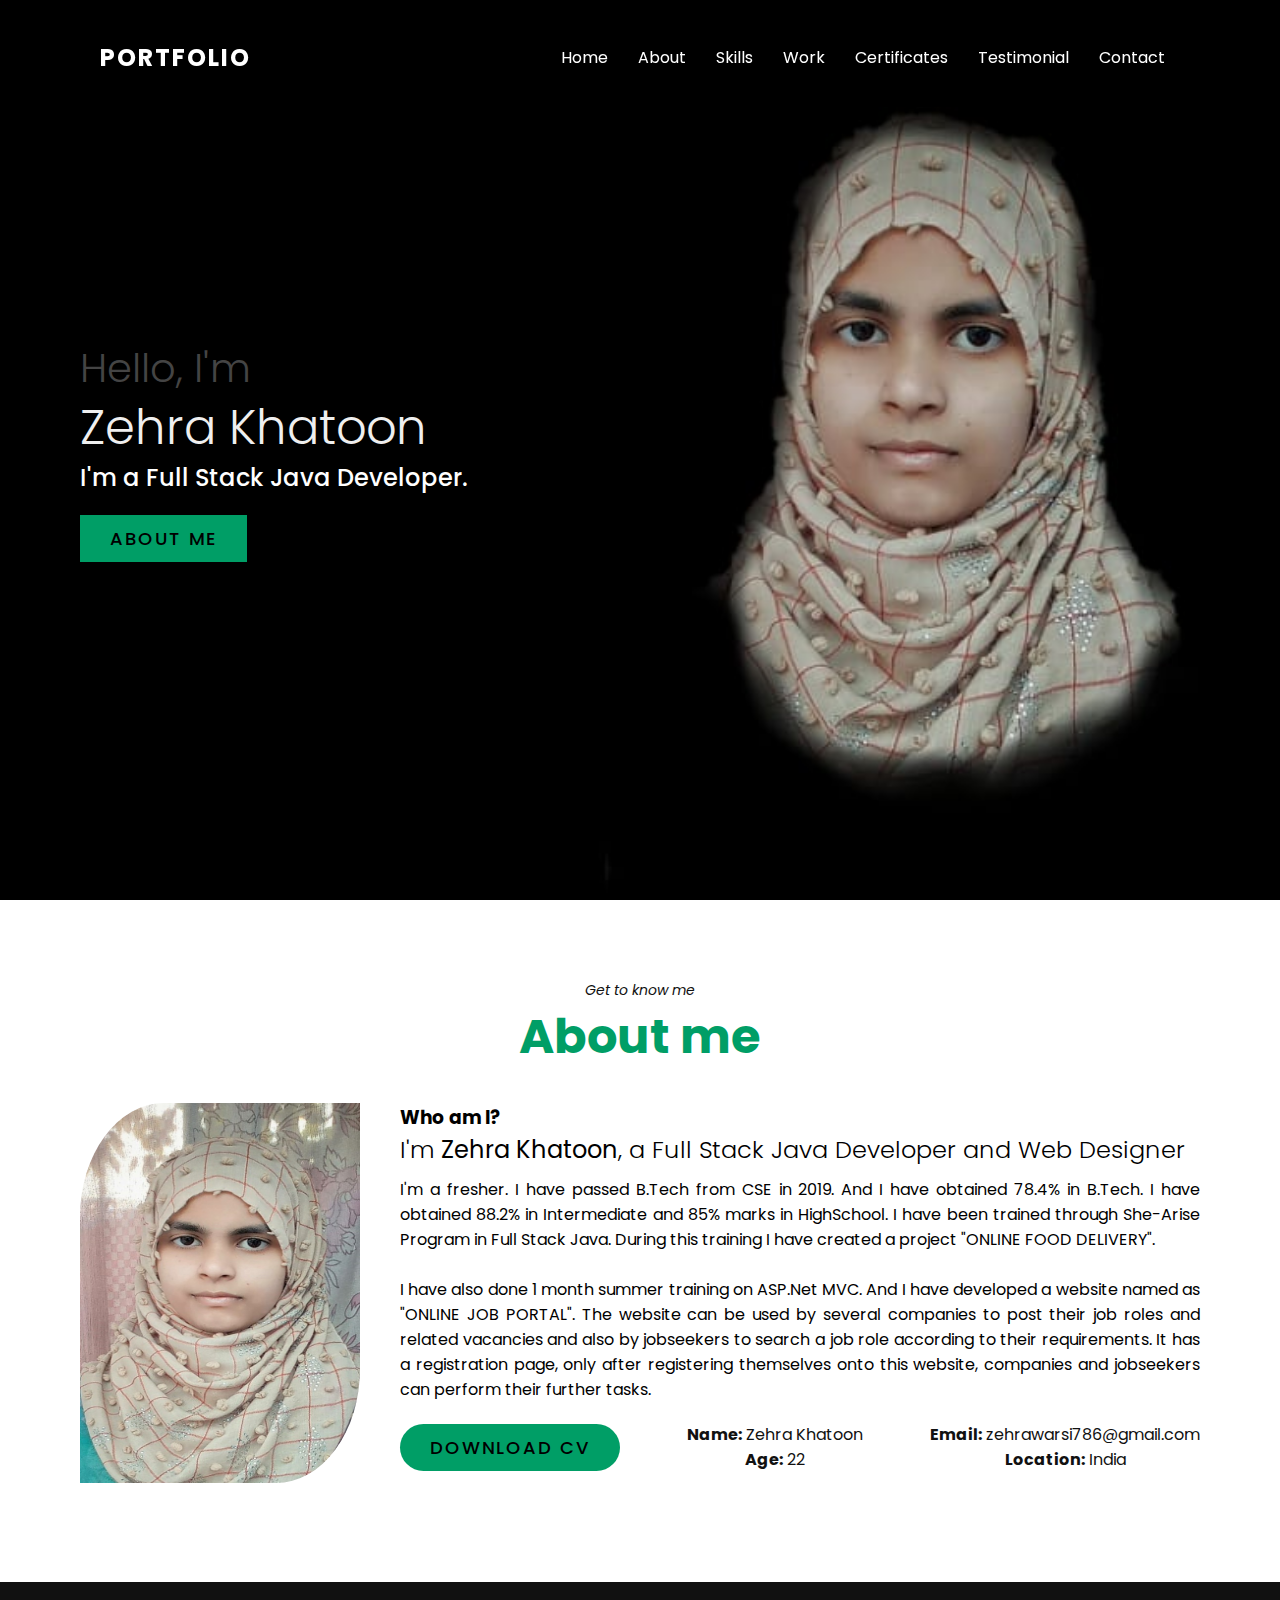
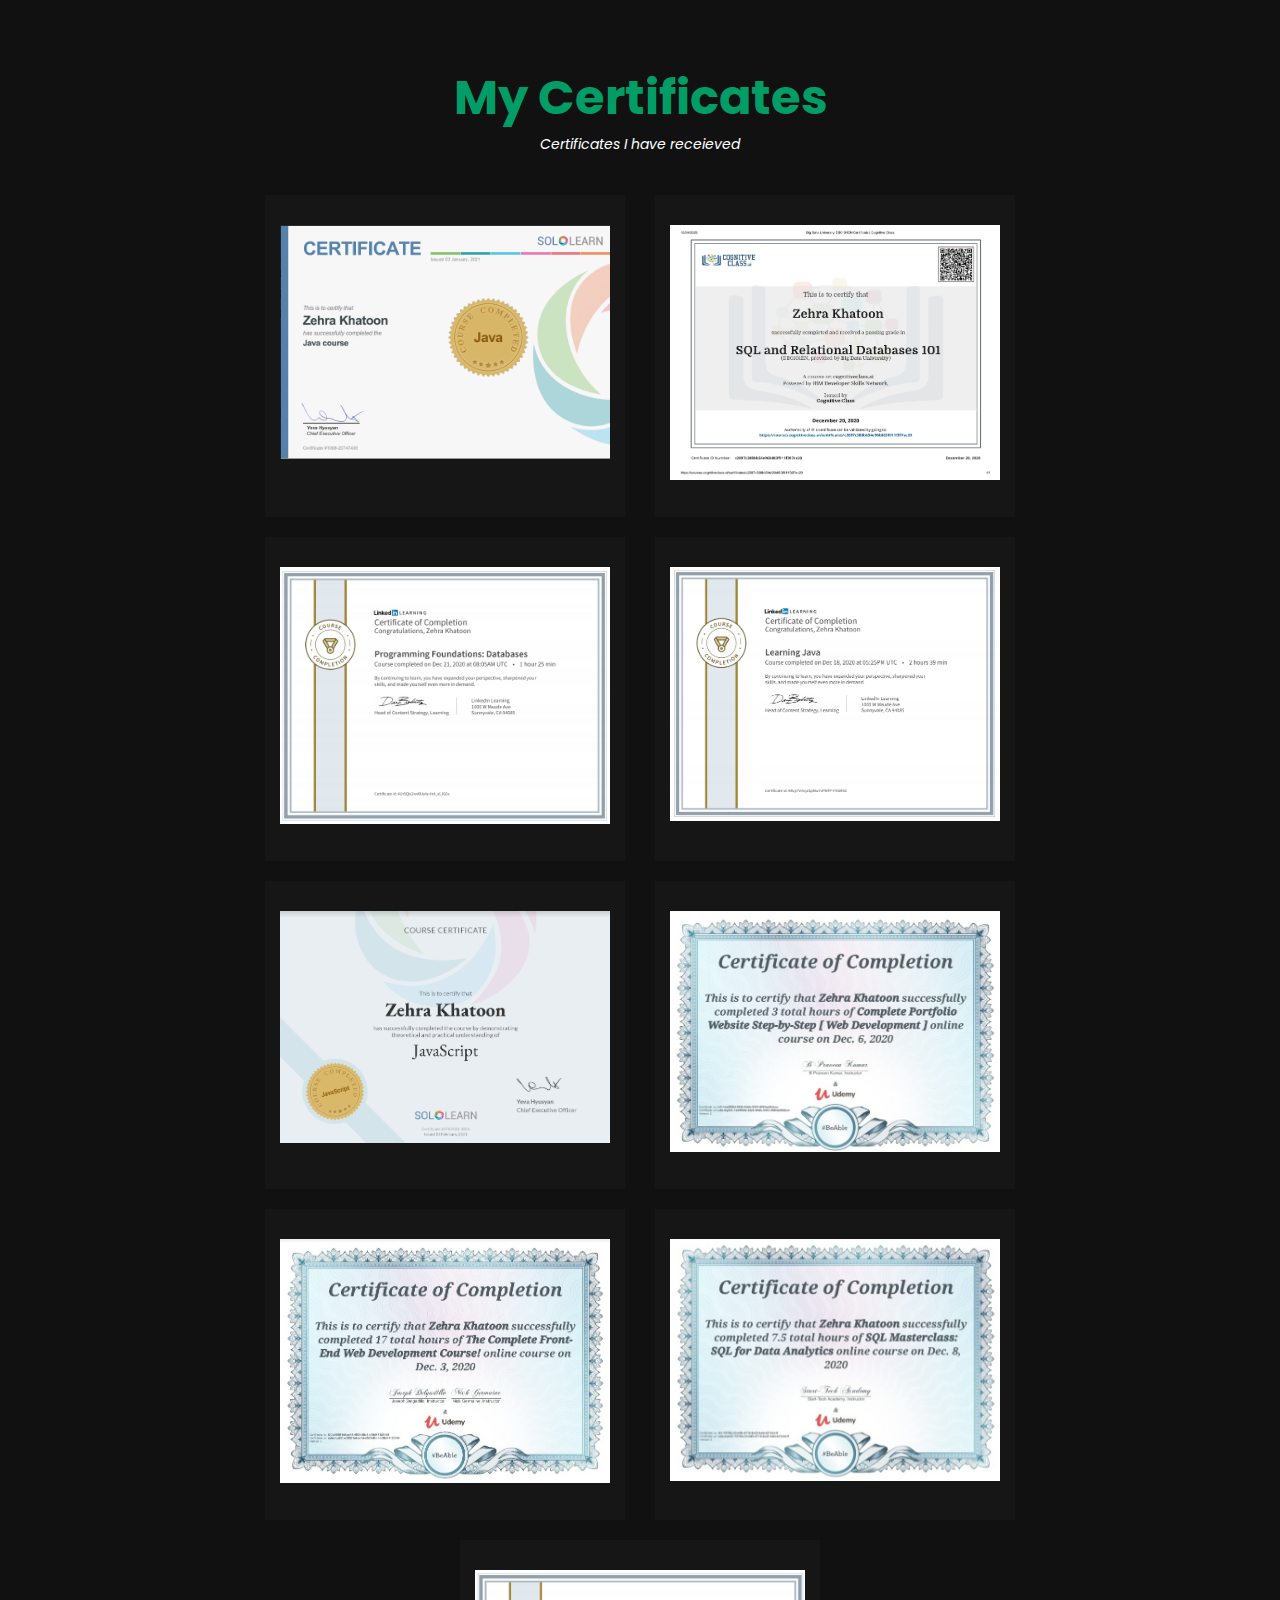
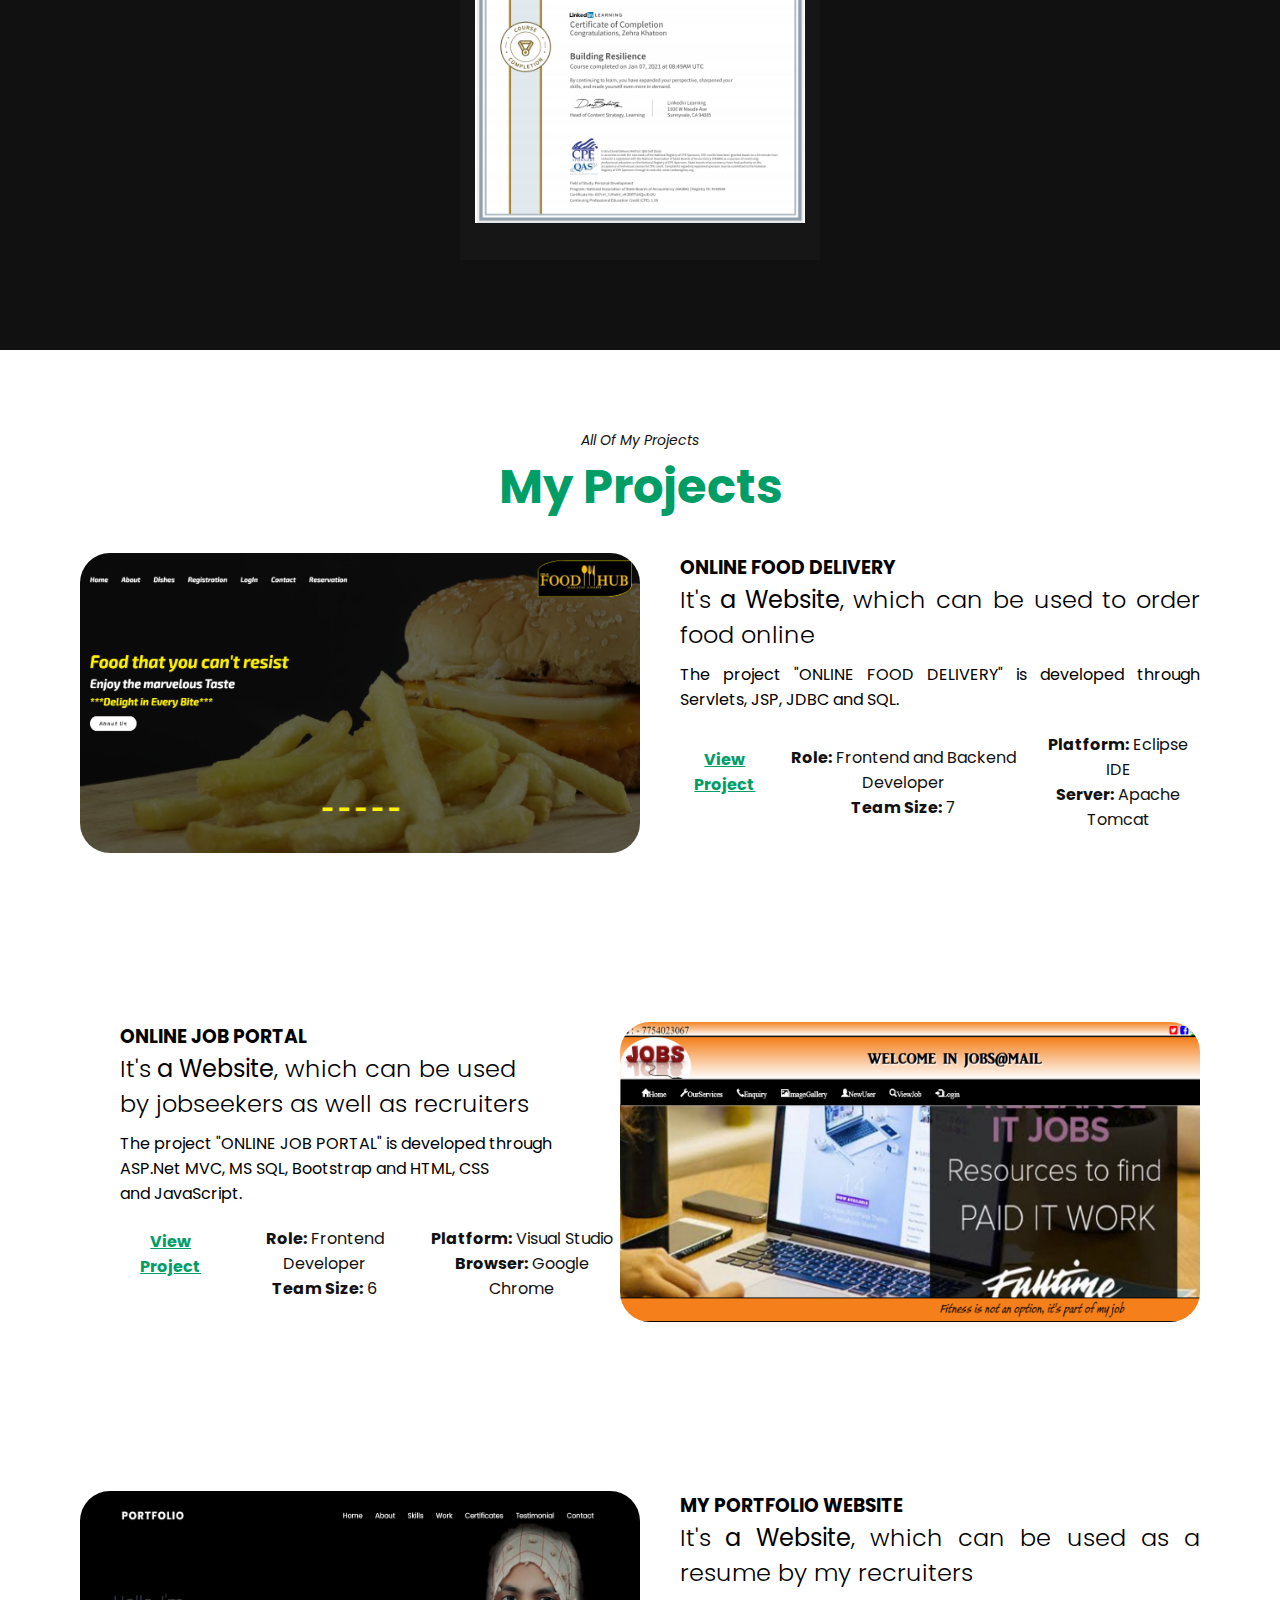
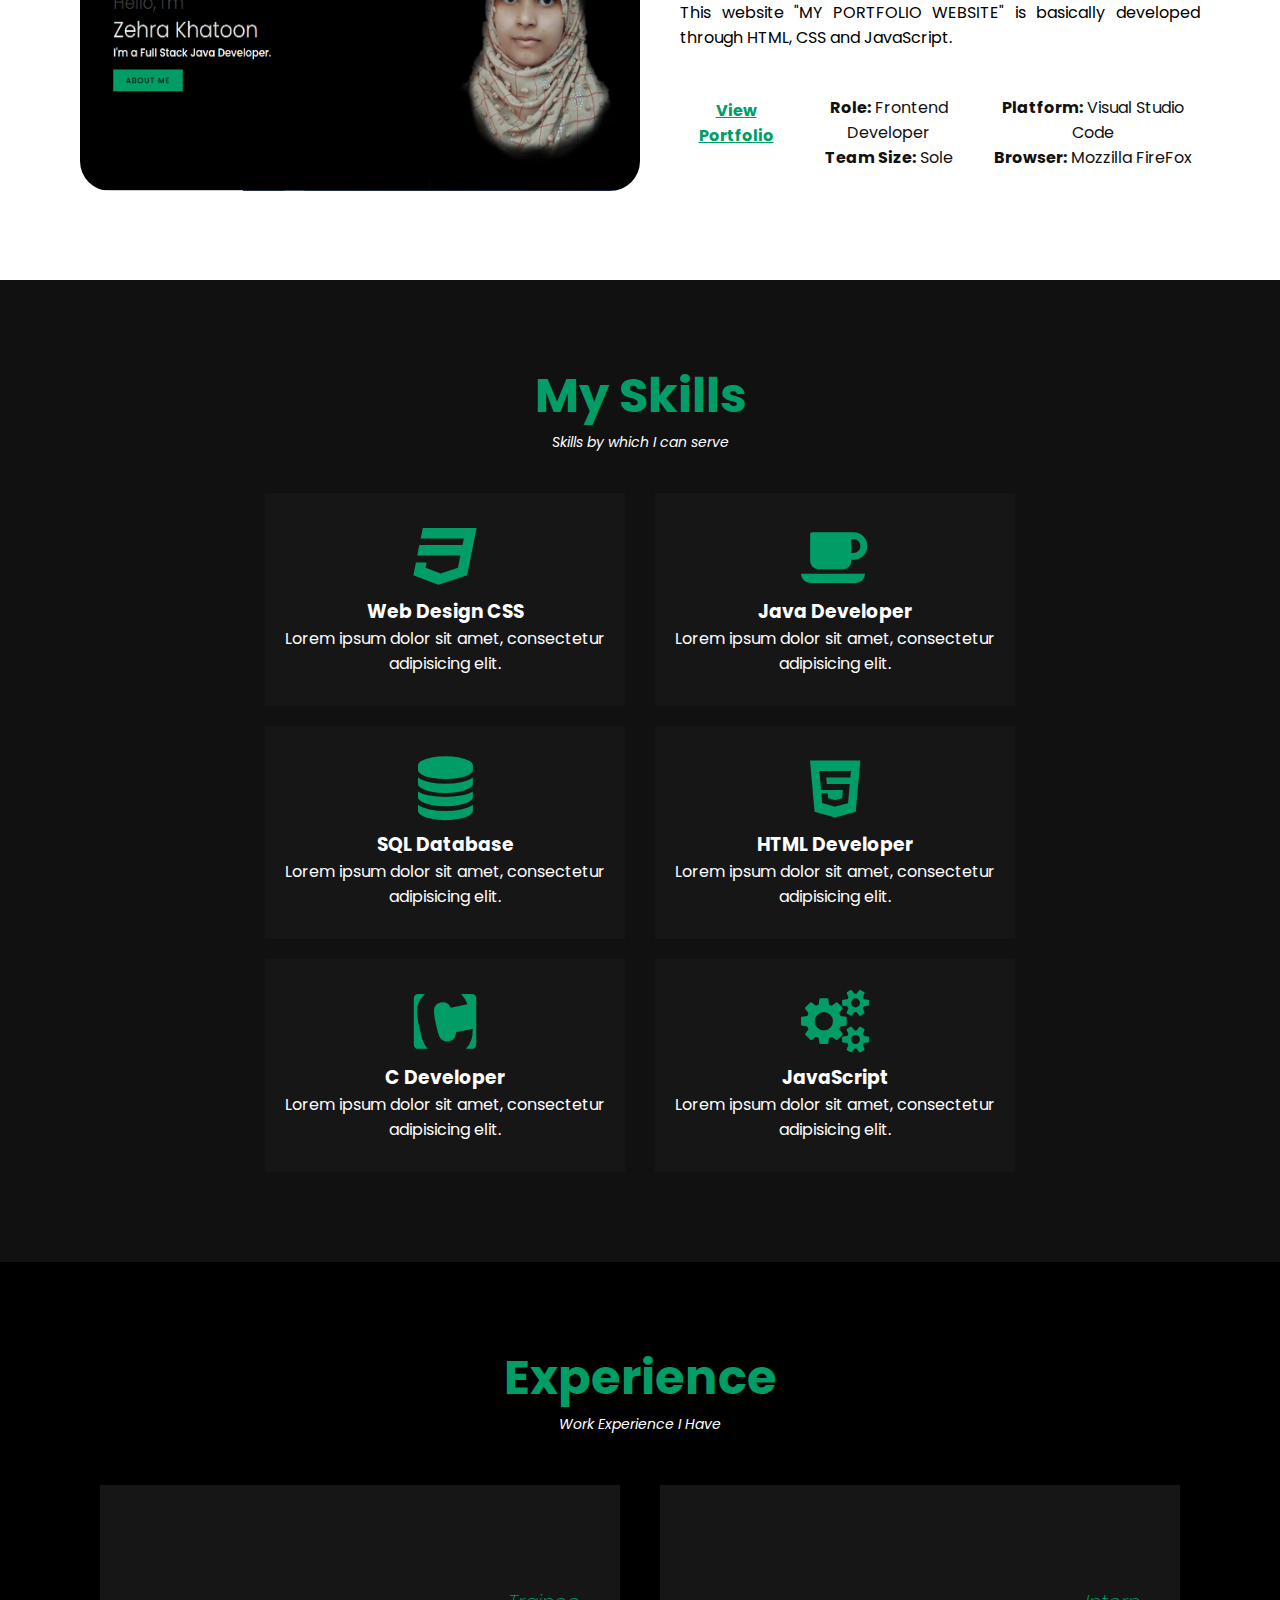
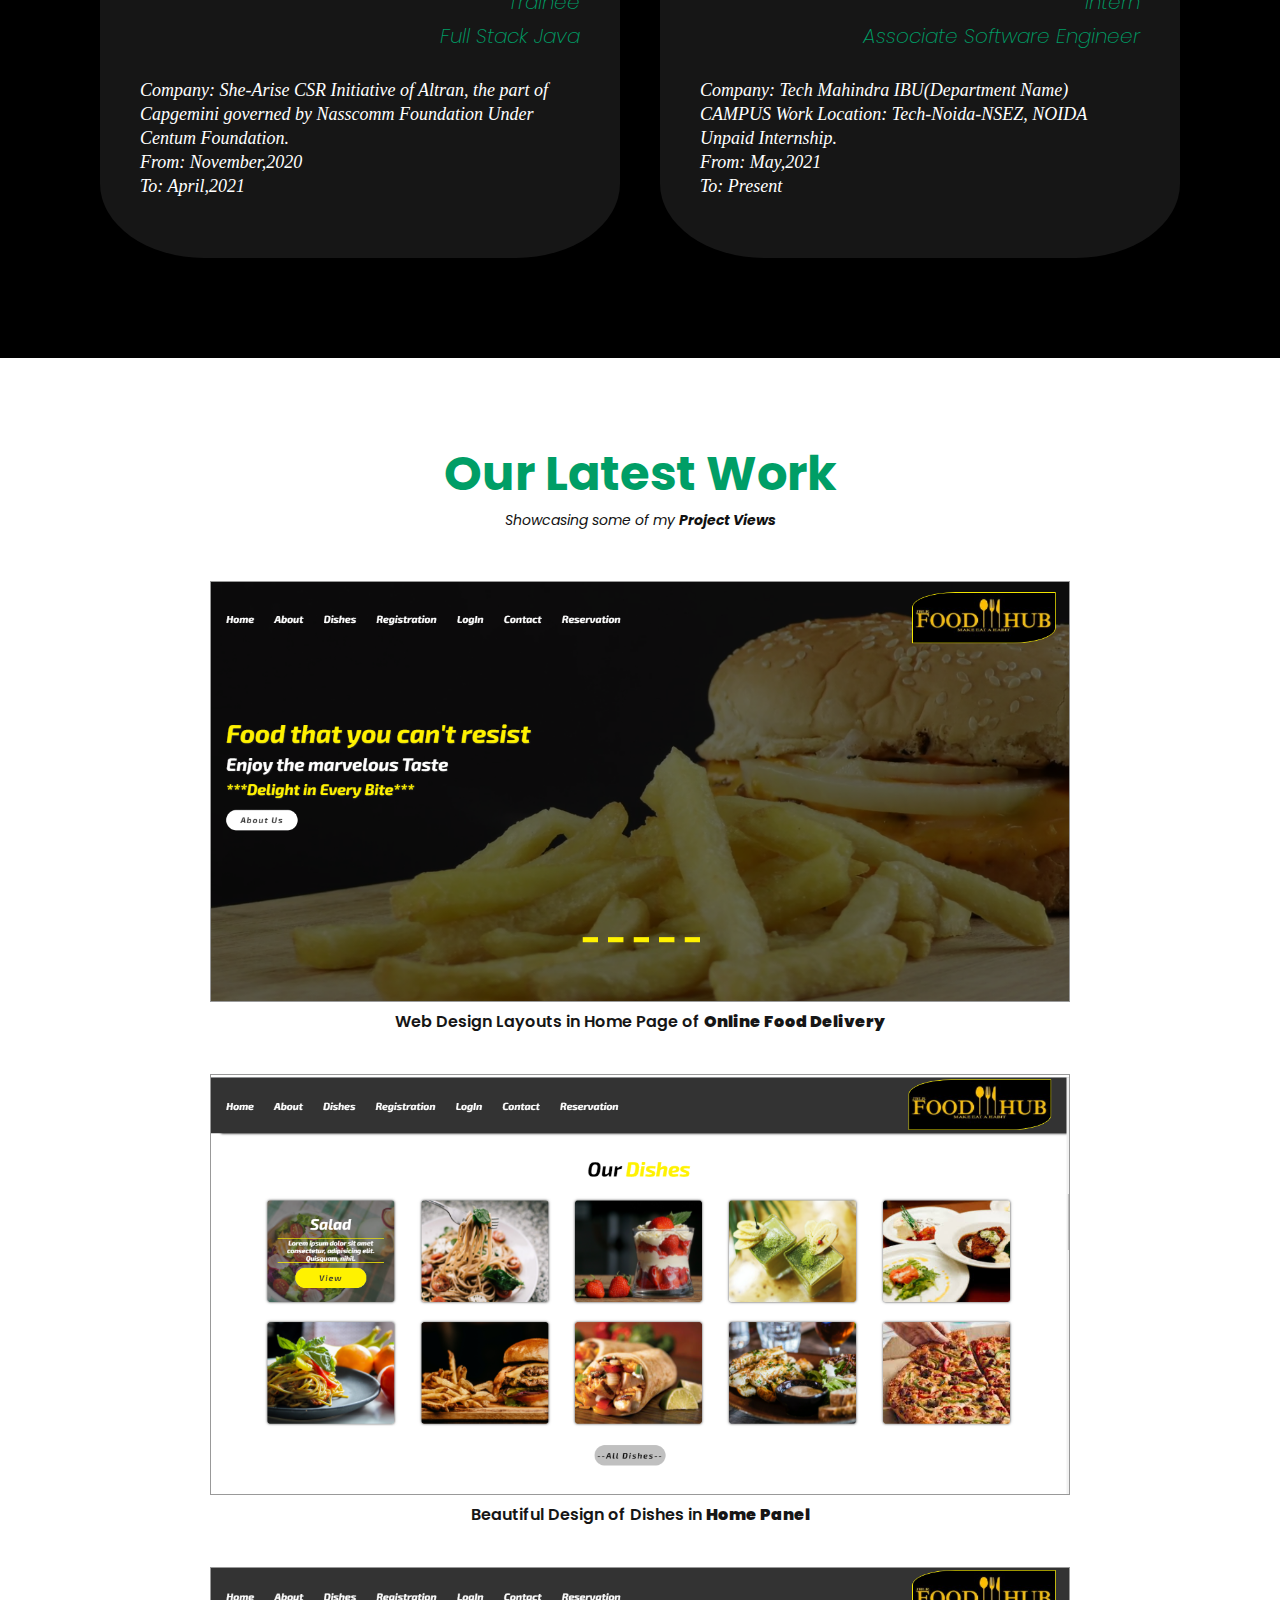
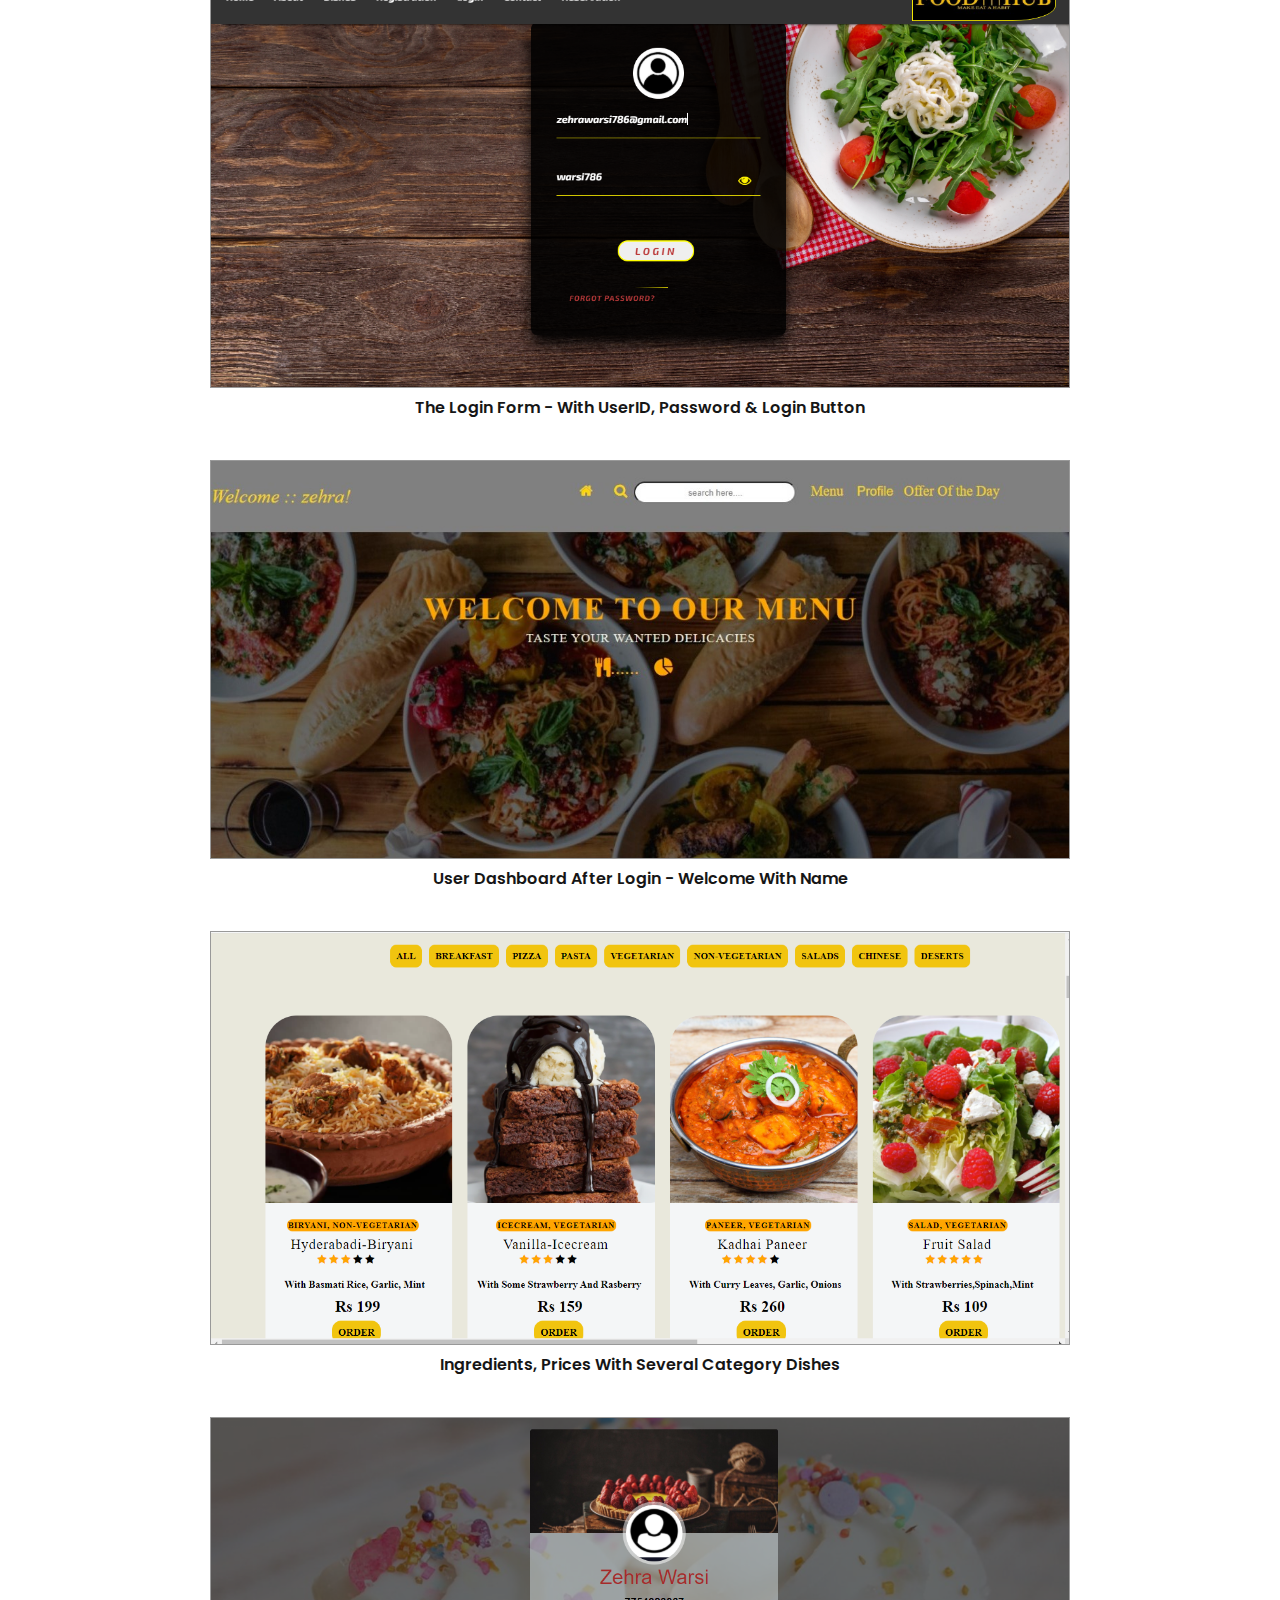
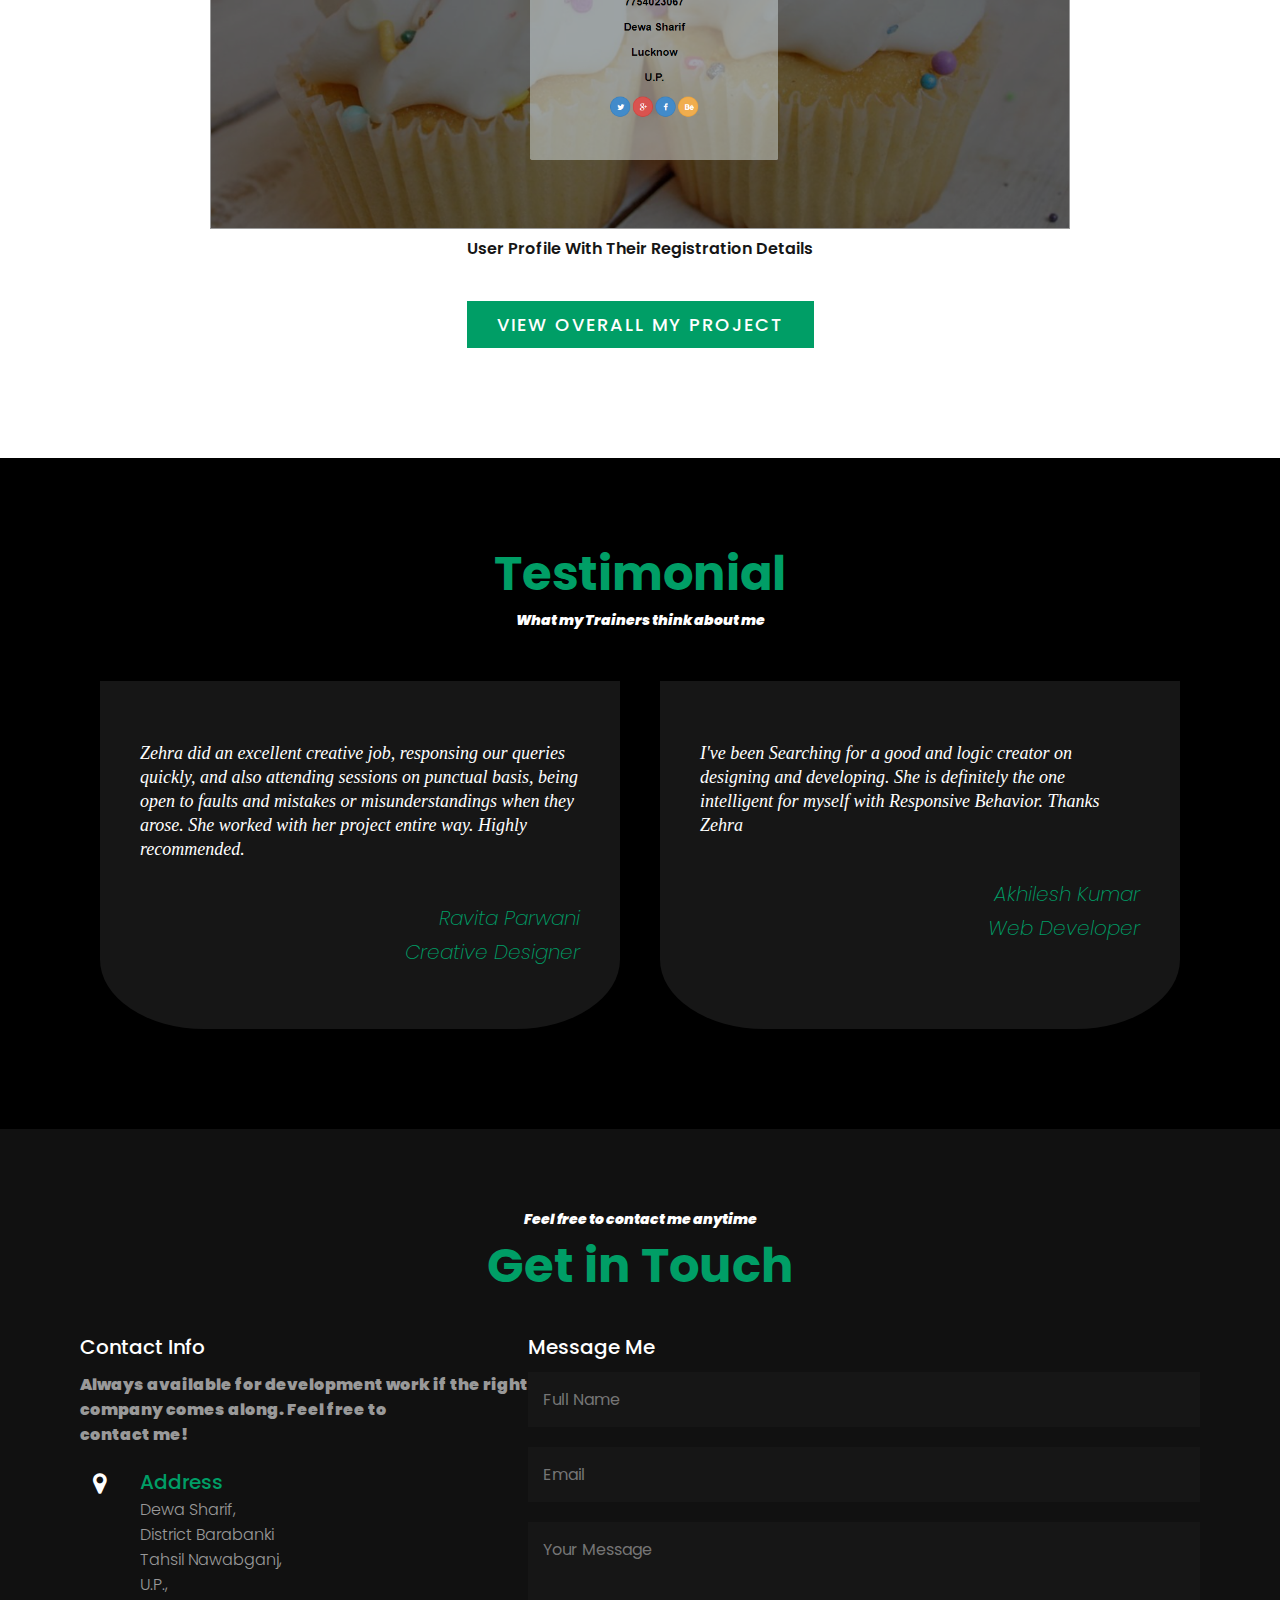
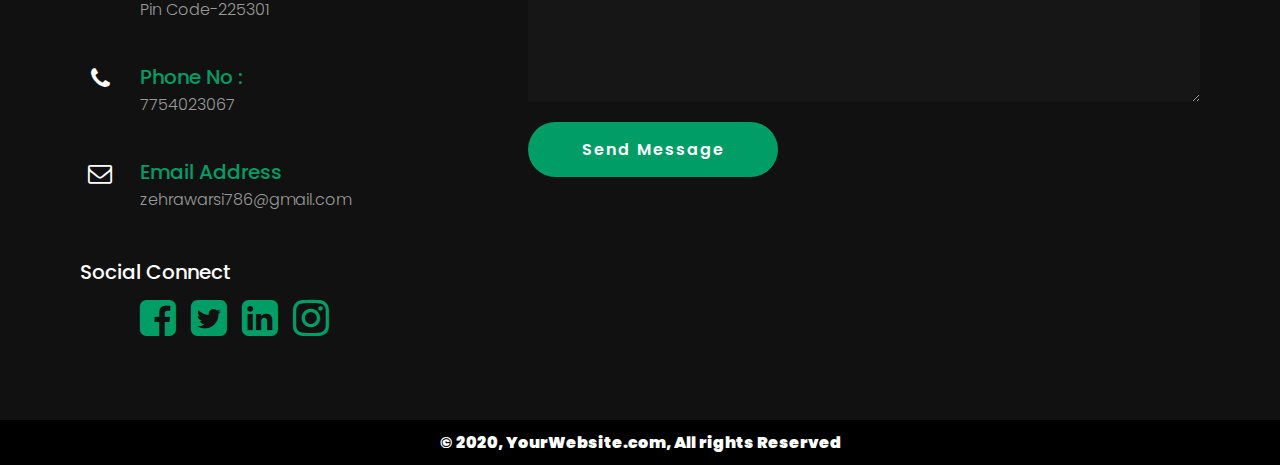
==== index.html @ 59a6c367 "Publishing My First Website" ====
<!DOCTYPE html>
<html lang="en">
<head>
    <meta charset="UTF-8">
    <meta name="viewport" content="width=device-width, initial-scale=1.0">
    <title>Responsive Portfolio</title>
    <link rel="stylesheet" href="style.css">
    
    <link rel="stylesheet" href="https://unpkg.com/aos@next/dist/aos.css" />
    <script src="ext.js" language="javascript"></script>
    <link rel="stylesheet" href="https://use.fontawesome.com/releases/v5.7.2/css/all.css"
        integrity="sha384-fnmOCqbTlWIlj8LyTjo7mOUStjsKC4pOpQbqyi7RrhN7udi9RwhKkMHpvLbHG9Sr" crossorigin="anonymous">
    
    <link rel='icon' href='favicon.ico' type='image/x-icon'/>
    <link href="//db.onlinewebfonts.com/c/bd317adf74e5e7e564eb61ce9926cc6d?family=Gotham" rel="stylesheet" type="text/css"/>
    <link href="//db.onlinewebfonts.com/c/9a2bc11be56851dde98c1b49302cc21a?family=Gotham+Medium" rel="stylesheet" type="text/css"/>
    <link href="//db.onlinewebfonts.com/c/0923ee644c97a87d70269aa80a6f1e79?family=The+Historia+Demo" rel="stylesheet" type="text/css"/>
    <meta name="google-site-verification" content="9P7lBLkCpxEcZAig0uq5LQzN-YUIhlLA37V1Gj3avcg" />
    <link rel="stylesheet" href="https://stackpath.bootstrapcdn.com/font-awesome/4.7.0/css/font-awesome.min.css"
     integrity="sha384-wvfXpqpZZVQGK6TAh5PVlGOfQNHSoD2xbE+QkPxCAFlNEevoEH3Sl0sibVcOQVnN"
     crossorigin="anonymous">
</head>
<body> 
    <!-- Creating Menu Tabs & Logo at Top Using HTML -->
    <header>
       <a href="#" class="logo">PORTFOLIO</a>
       <div class="toggle" onclick="toggleMenu();"></div>
       <ul class="menu">
           <li><a href="#home" onclick="toggleMenu();">Home</a></li>
           <li><a href="#about" onclick="toggleMenu();">About</a></li>
           <li><a href="#services" onclick="toggleMenu();">Skills</a></li>
           <li><a href="#work" onclick="toggleMenu();">Work</a></li>
           <li><a href="#certificates" onclick="toggleMenu();">Certificates</a></li>
           <li><a href="#testimonial" onclick="toggleMenu();">Testimonial</a></li>
           <li><a href="#contact" onclick="toggleMenu();">Contact</a></li>
       </ul>
    </header>
    <section class="banner" id="home">
        <div class="textox">
            <h2>Hello, I'm<br> <span>Zehra Khatoon</span></h2>
            <h3>I'm a Full Stack Java Developer.</h3>
            <a href="#about" class="btn">About Me</a>
        </div>
    </section>
    <!-- Creating About Me Layout in HTML-->
    <section class="about" id="about">
        <div class="heading">
            <p>Get to know me</p>
            <h2>About me</h2>
        </div>
        <div class="content">
            <div class="w50">
                <img src="images/Zehra1.jpg" alt="" class="proPic">
            </div>
            <div class="contentBox w50">
                <h3>Who am I?</h3>
                <h2>I'm <b>Zehra Khatoon</b>, a Full Stack Java Developer and Web Designer</h2>
                <p>I'm a fresher. I have passed B.Tech from CSE in 2019. And I have obtained 78.4% in B.Tech.
                    I have obtained 88.2% in Intermediate and 85% marks in HighSchool. I have been trained
                    through She-Arise Program in Full Stack Java. During this training I have created a project 
                    "ONLINE FOOD DELIVERY".
                </p><br>
                <p>I have also done 1 month summer training on ASP.Net MVC. And I have developed a website named
                    as "ONLINE JOB PORTAL". The website can be used by several companies to post their job roles 
                    and related vacancies and also by jobseekers to search a job role according to their 
                    requirements. It has a registration page, only after registering themselves onto this website,
                    companies and jobseekers can perform their further tasks. 
                </p>
                <div class="heading bottom">
                    <a href="F:/Resume.pdf" class="btn round">Download CV</a>
                    <div class="bt">
                        <b>Name:</b> Zehra Khatoon<br>
                        <b>Age:</b> 22
                    </div>
                    <div class="bt">
                        <b>Email:</b> zehrawarsi786@gmail.com<br>
                        <b>Location:</b> India
                    </div>
                </div>
            </div>        
        </div>
    </section> 
    <!-- Creating Certificates Layout in HTML -->
    <section class="certificates" id="certificates">
        <div class="heading white">
            <h2>My Certificates</h2>
            <p>Certificates I have receieved</p>
        </div>
        <div class="content">
            <div class="certificatesBox">
                <img src="images/Screenshot (149).png" alt="">
            </div>
            <div class="certificatesBox">
                <img src="images/Screenshot (150).png" alt="">
            </div>
            <div class="certificatesBox">
                <img src="images/Screenshot (151).png" alt="">
            </div>
            <div class="certificatesBox">
                <img src="images/Screenshot (152).png" alt="">
            </div>
            <div class="certificatesBox">
                <img src="images/Screenshot (153).png" alt="">
            </div>
            <div class="certificatesBox">
                <img src="images/Screenshot (154).png" alt="">
            </div>
            <div class="certificatesBox">
                <img src="images/Screenshot (155).png" alt="">
            </div>
            <div class="certificatesBox">
                <img src="images/Screenshot (156).png" alt="">
            </div>
            <div class="certificatesBox">
                <img src="images/Screenshot (157).png" alt="">
            </div>
        </div>
    </section>

    <!--Project-->

    <section class="project" id="about">
        <div class="headings">
            <p>All Of My Projects</p>
            <h2>My Projects</h2>
        </div>
        <div class="contents">
            <div class="w500">
                <img src="images/Screenshot (135).png" alt="" class="proPics">
            </div>
            <div class="contentsBox w50">
                <h3>ONLINE FOOD DELIVERY</h3>
                <h2>It's<b> a Website</b>, which can be used to order food online</h2>
                <p>The project "ONLINE FOOD DELIVERY"
                    is developed through Servlets, JSP,
                    JDBC and SQL.
                </p>
                
                <div class="headings bottom">
                    <a href="#" style="color:#009e66;font-weight:bold">View Project</a>
                    <div class="bt">
                        <b>Role:</b> Frontend and Backend Developer<br>
                        <b>Team Size:</b> 7
                    </div>
                    <div class="bt">
                        <b>Platform:</b> Eclipse IDE<br>
                        <b>Server:</b> Apache Tomcat
                    </div>
                </div>
            </div>        
            
        </div>
    </section> 

    <section class="project" id="about">
        
        <div class="contents">
            
            <div class="contentsBox w50">
                <h3>ONLINE JOB PORTAL</h3>
                <h2>It's<b> a Website</b>, which can be used<br> by jobseekers as well as 
                    recruiters</h2>
                <p>The project "ONLINE JOB PORTAL"
                    is developed through <br>ASP.Net MVC, MS SQL,
                    Bootstrap and HTML, CSS <br>and JavaScript.
                </p>
                
                <div class="headings bottom">
                    <a href="#" style="color:#009e66;font-weight:bold">View Project</a>&nbsp;
                    <div class="bt">
                        <b>Role:</b> Frontend Developer<br>
                        <b>Team Size:</b> 6
                    </div>
                    <div class="bt">
                        <b>Platform:</b> Visual Studio<br>
                        <b>Browser:</b> Google Chrome
                    </div>
                </div>
            </div>        
            <div class="w500">
                <img src="images/Screenshot (13).png" alt="" class="proPics">
            </div>
        </div>
    </section> 

    <section class="project" id="about">
        
        <div class="contents">
            <div class="w500">
                <img src="images/Screenshot (160).png" alt="" class="proPics">
            </div>
            <div class="contentsBox w50">
                <h3>MY PORTFOLIO WEBSITE</h3>
                <h2>It's<b> a Website</b>, which can be used as a resume by my  
                    recruiters</h2>
                <p>This website "MY PORTFOLIO WEBSITE"
                    is basically developed through HTML, CSS 
                    and JavaScript.
                </p><br>
                
                <div class="headings bottom">
                    <a href="#" style="color:#009e66;font-weight:bold">View Portfolio</a>
                    <div class="bt">
                        <b>Role:</b> Frontend Developer<br>
                        <b>Team Size:</b> Sole
                    </div>
                    <div class="bt">
                        <b>Platform:</b> Visual Studio Code<br>
                        <b>Browser:</b> Mozzilla FireFox 
                    </div>
                </div>
            </div>        
            
        </div>
    </section> 
    
    <!-- Creating Services Layout in HTML -->
    <section class="services" id="services">
        <div class="heading white">
            <h2>My Skills</h2>
            <p>Skills by which I can serve</p>
        </div>
        <div class="content">
            <div class="servicesBox">
                <i class="fa fa-css3 fa-4x"></i>
                <h3>Web Design CSS</h3>
                <p>Lorem ipsum dolor sit amet, consectetur adipisicing elit.</p>
            </div>
            <div class="servicesBox">
                <i class="fa fa-coffee fa-4x"></i>
                <h3>Java Developer</h3>
                <p>Lorem ipsum dolor sit amet, consectetur adipisicing elit.</p>
            </div>
            <div class="servicesBox">
                <i class="fa fa-database fa-4x"></i>
                <h3>SQL Database</h3>
                <p>Lorem ipsum dolor sit amet, consectetur adipisicing elit.</p>
            </div>
            <div class="servicesBox">
                <i class="fa fa-html5 fa-4x"></i>
                <h3>HTML Developer</h3>
                <p>Lorem ipsum dolor sit amet, consectetur adipisicing elit.</p>
            </div>
            <div class="servicesBox">
                <i class="fa fa-contao fa-4x"></i>
                <h3>C Developer</h3>
                <p>Lorem ipsum dolor sit amet, consectetur adipisicing elit.</p>
            </div>
            <div class="servicesBox">
                <i class="fa fa-cogs fa-4x"></i>
                <h3>JavaScript</h3>
                <p>Lorem ipsum dolor sit amet, consectetur adipisicing elit.</p>
            </div>
        </div>
    </section>
      
    <!-- Creating Testimonial Layout in HTML-->
    <section class="testimonial" id="testimonial">
        <div class="heading white">
            <h2>Experience</h2>
            <p>Work Experience I Have</p>
        </div>
        <div class="content">
            <div class="testimonialBox">
                <h3>Trainee <br>Full Stack Java</h3><br>
                <p>Company: She-Arise CSR Initiative of Altran, the part of 
                    Capgemini governed by Nasscomm Foundation Under
                    Centum Foundation. 
                </p>
                <p>From: November,2020</p>
                <p>To: April,2021</p>
            </div>
            <div class="testimonialBox">
                <h3>Intern <br>Associate Software Engineer</h3><br>
                <p>Company: Tech Mahindra IBU(Department Name) CAMPUS
                    Work Location: Tech-Noida-NSEZ, NOIDA<br>
                    Unpaid Internship. 
                </p>
                <p>From: May,2021</p>
                <p>To: Present</p>
            </div>
        </div>
    </section>

    <!-- Creating Work Layout in HTML-->
    <section class="work" id="work">
        <div class="heading">
            <h2>Our Latest Work</h2>
            <p>Showcasing some of my <b>Project Views</b></p>
        </div>
        <div class="content">
            <div class="workBox">
                <a href="#" target="_blank">
                    <img src="images/Screenshot (135).png" alt="">
                    <p>Web Design Layouts in Home Page of <b>Online Food Delivery<b></p>
                </a>
            </div>
            <div class="workBox">
                <a href="#" target="_blank">
                    <img src="images/Screenshot (136).png" alt="">
                    <p>Beautiful Design of Dishes in <b>Home Panel</b></p>
                </a>
            </div>
            <div class="workBox">
                <a href="#" target="_blank">
                    <img src="images/Screenshot (137).png" alt="">
                    <p>The Login Form - With UserID, Password & Login Button</p>
                </a>
            </div>
            <div class="workBox">
                <a href="#" target="_blank">
                    <img src="images/a.jpeg" alt="">
                    <p>User Dashboard After Login - Welcome With Name </p>
                </a>
            </div>
            <div class="workBox">
                <a href="#" target="_blank">
                    <img src="images/Screenshot (138).png" alt="">
                    <p>Ingredients, Prices With Several Category Dishes</p>
                </a>
            </div>
            <div class="workBox">
                <a href="#" target="_blank">
                    <img src="images/Screenshot (139).png" alt="">
                    <p>User Profile With Their Registration Details</p>
                </a>
            </div>
            <div class="heading">
                <a href="https://github.com/ITSmeSHIVANGI/Online-Food-Management" target="_blank" class="btn" style="color: #fff;">View OverAll My Project</a>
            </div>
       </div>
    </section>
    
    <!-- Creating Testimonial Layout in HTML-->
    <section class="testimonial" id="testimonial">
        <div class="heading white">
            <h2>Testimonial</h2>
            <p>What my Trainers think about me</p>
        </div>
        <div class="content">
            <div class="testimonialBox">
                <p>Zehra did an excellent creative job, responsing our queries quickly, and also attending 
                    sessions on punctual basis, being open to faults and mistakes or misunderstandings when they
                arose. She worked with her project entire way. Highly recommended.</p>
                <h3>Ravita Parwani <br>Creative Designer</h3>
            </div>
            <div class="testimonialBox">
                <p>I've been Searching for a good and logic creator on designing and developing. She is definitely
                    the one intelligent for myself with Responsive Behavior. Thanks Zehra
                </p>
                <h3>Akhilesh Kumar <br>Web Developer</h3>
            </div>
        </div>
    </section>

    <!--Acheivements-->

    
                   

    <!-- Creating Contact Layout in HTML -->
    <section class="contact" id="contact">
        <div class="heading white">
            <p>Feel free to contact me anytime</p>
            <h2>Get in Touch</h2>
        </div>
        <div class="content">
            <div class="contactInfo">
                <h3>Contact Info</h3>
                <p>Always available for development work if the right company comes along. Feel free to<br> contact
                    me!
                </p>
                <div class="contactInfoBox">
                    <div class="box">
                        <div class="icon">
                            <i class="fa fa-map-marker"></i>
                        </div>
                        <div class="text">
                             <h3>Address</h3>
                             <address>Dewa Sharif,<br>District Barabanki <br>Tahsil Nawabganj,<br>U.P.,<br>
                            Pin Code-225301</address>
                        </div>
                    </div>
                    <div class="box">
                        <div class="icon">
                            <i class="fa fa-phone"></i>
                        </div>
                        <div class="text">
                            <h3>Phone No :</h3>
                            <p>7754023067</p>
                        </div>
                    </div>
                    <div class="box">
                        <div class="icon">
                            <i class="fa fa-envelope-o"></i>
                        </div>
                        <div class="text">
                            <h3>Email Address</h3>
                            <p>zehrawarsi786@gmail.com</p>
                        </div>
                    </div>
                    <br>
                    <h3>Social Connect</h3>
                    <div class="boxSocial">
                        <div class="icon">
                            <a href="https://www.facebook.com/" target="_blank">
                                <i class="fa fa-facebook-square"></i>
                            </a>
                        </div>
                        <div class="icon">
                            <a href="https://www.twitter.com/" target="_blank">
                                <i class="fa fa-twitter-square"></i>
                            </a>
                        </div>
                        <div class="icon">
                            <a href="https://www.linkedin.com/" target="_blank">
                                <i class="fa fa-linkedin-square"></i>
                            </a>
                        </div>
                        <div class="icon">
                            <a href="https://www.instagram.com/" target="_blank">
                                <i class="fa fa-instagram"></i>
                            </a>
                        </div>
                    </div>
                </div>
            </div>
            <div class="formBox">
                <form action="">
                    <h3>Message Me</h3>
                    <input type="text" placeholder="Full Name">
                    <input type="email" placeholder="Email">
                    <textarea name="" rows="6" id="" placeholder="Your Message"></textarea>
                    <input type="submit" value="Send Message" name="" />
                </form>
            </div>
        </div>
    </section>
    <!-- Creating Footer Layout in HTML -->
    <footer class="copyright">
        <p>&copy; 2020, YourWebsite.com, All rights Reserved</p>
    </footer>
</body>
</html>
---- style.css ----
@import url(https://fonts.googleapis.com/css?family=Poppins:100,100italic,200,200italic,300,300italic,reguar,italic,500,500italic,600,600italic,700,700italic,800,800italic,900,900italic);
*{
    margin:0;
    padding:0;
    box-sizing: border-box;
    font-family: 'Poppins',sans-serif;
    scroll-behavior: smooth;
}
/* Adding All My Section Tag Fixed Padding */
section{
    padding: 80px;
}
/* Creating Banner Area In CSS */
.banner{
    position: relative;
    min-height: 100vh;
    display: flex;
    justify-content: space-between;
    align-items: center;
    background: #111;
    background: url(images/Zehra.jpg);
    background-size: cover;
    background-position: right center;
}
.banner h2{
    font-size: 2.5em;
    color: #444;
    font-weight: 300;
    line-height: 1.5em;
}
.banner h2 span{
    font-size: 1.2em;
    color: #efefef;
}
.banner h3{
    color: #fff;
    font-size: 1.5em;
    font-weight: 500;
}
.btn{
    position: relative;
    background: #009e66;
    display: inline-block;
    color: #000;
    margin-top: 20px;
    padding: 10px 30px;
    text-decoration: none;
    text-transform: uppercase;
    letter-spacing: 2px;
    font-weight: 500;
    font-size: 18px;
}
/* Creating About me Layout in CSS */
.heading{
    width: 100%;
    text-align: center;
    margin-bottom: 30px;
    color: #111;
}
.heading p{
    font-style: italic;
    font-size: 14px;
}
.heading h2{
    font-size: 3em;
    color: #009e66;
}
.content{
    display: flex;
    justify-content: space-between;
}
.contentBox{
    padding-left: 40px;
    text-align: justify;
}
.proPic{
    width: 300px;
    height: 380px;
    border-top-left-radius: 30%;
    border-bottom-right-radius: 30%;
}
.contentBox h2{
    font-weight: 300;
    margin-bottom: 10px;
}
.heading.bottom{
    display: flex;
    justify-content: space-between;
    flex-direction: row;
    align-items: center;
}
.btn.round{
    border-radius: 50px;
}
.bt{
    margin-top: 20px;
}
.w50{
    min-width: 25%;
}
img{
    max-width: 100%;
}



/* Creating Menu's Header & Logo Using CSS */
header{
    position: fixed;
    top: 0;
    left: 0;
    width: 100%;
    padding: 40px 100px;
    display: flex;
    justify-content: space-between;
    align-items: center;
    z-index: 2;
    transition: 0.5s;
}
header .logo{
    color: #fff;
    text-decoration: none;
    text-transform: uppercase;
    font-size: 24px;
    font-weight: 700;
    letter-spacing: 2px;
}
header ul{
    position: relative;
    display: flex;
}
header ul li{
    list-style-type: none;
    position: relative;
}
header ul li a{
    position: relative;
    display: inline-block;
    margin: 0 15px;
    color: #fff;
    text-decoration: none;
}
/* Creating Sticky Header Menu Nav Bar in CSS */
header.sticky{
    background: #fff;
    padding: 20px 100px;
    box-shadow: 0 5px 20px rgba(0,0,0,0.1);
}
header.sticky .logo,
header.sticky ul li a{
    color: #111;
}
/* Creating Our Services */ 
.services{
    background: #111;
}
.heading.white p{
    color: #fff;
}
.services .content{
    display: flex;
    justify-content: center;
    flex-wrap: wrap;
    flex-direction: row;
}
.services .content .servicesBox{
    color: #fff;
    background: #161616;
    margin: 10px 15px;
    padding: 30px 15px;
    text-align: center;
    max-width: 360px;
}
.services .content .servicesBox:hover{
    border-bottom: 2px solid #009e66;
    cursor: pointer;
}
.services .content .servicesBox .fa{
    color: #009e66;
    margin-bottom: 10px;
}

/*Ptoject*/

.headings{
    width: 100%;
    text-align: center;
    margin-bottom: 30px;
    color: #111;
}
.headings p{
    font-style: italic;
    font-size: 14px;
}
.headings h2{
    font-size: 3em;
    color: #009e66;
}
.contents{
    display: flex;
    justify-content: space-between;
}
.contentsBox{
    padding-left: 40px;
    text-align: justify;
}
.proPics{
    flex: .9;
    width: 600px;
    height: 300px;
    border-radius: 30px;
}
.contentsBox h2{
    font-weight: 300;
    margin-bottom: 10px;
}
.headings.bottom{
    display: flex;
    justify-content: space-between;
    flex-direction: row;
    align-items: center;
}

.bt{
    margin-top: 20px;
}
.w500{
    min-width: 50%;
}
img{
    max-width: 100%;
}



/* Designing Work Layout in CSS */

.work .content{
    display: flex;
    justify-content: center;
    flex-wrap: wrap;
    flex-direction: row;
} 
.work .content .workBox{
    max-width: 900px;
    margin: 0px;
    padding: 20px;
}
.work .content .workBox img{
    max-width: 100%;
    border: 1px solid rgba(0,0,0,0.4);
}
.work .content .workBox img:hover{
    box-shadow: 0 0 20px 5px #ccc;
    transform: scale(1.008);
    -webkit-transform: scale(1.008);
    -moz-transform: scale(1.008);
    -ms-transform: scale(1.008);
    -o-transform: scale(1.008);
    transition: 0.5s;
    -webkit-transition: 0.5s;
    -moz-transition: 0.5s;
    -ms-transition: 0.5s;
    -o-transition: 0.5s;
}
.work .content .workBox p{
    text-align: center;
}
.work .content .workBox a:link,
.work .content .workBox a:visited,
.work .content .workBox a:active{
    color: #161616;
    text-decoration: none;
    font-weight: 600;
}
/*Certifications*/

.certificates{
    background: #111;
}
.heading.white p{
    color: #fff;
}
.certificates .content{
    display: flex;
    justify-content: center;
    flex-wrap: wrap;
    flex-direction: row;
}
.certificates .content .certificatesBox{
    color: #fff;
    background: #161616;
    margin: 10px 15px;
    padding: 30px 15px;
    text-align: center;
    max-width: 360px;
}
.certificates .content .certificatesBox:hover{
    border-bottom: 2px solid #009e66;
    cursor: pointer;
}
.certificates .content .certificatesBox .fa{
    color: #009e66;
    margin-bottom: 10px;
}

/* Designing Testimonial Layout in CSS */
.testimonial{
    background: #000;
}
.testimonial .content{
    display: flex;
    justify-content: center;
    flex-wrap: wrap;
    flex-direction: row;
}
.testimonial .content .testimonialBox{
    background: #161616;
    margin: 20px;
    padding: 60px 40px;
    max-width: calc(50% - 40px);
    border-bottom-left-radius: 20%;
    border-bottom-right-radius: 20%;
    cursor: pointer;
}
.testimonial .content .testimonialBox:hover{
    border-bottom: 2px solid #009e66;
}
.testimonial .content .testimonialBox p{
    color: #fff;
    font-style: italic;
    font-size: 18px;
    font-weight: 100;
    font-family: "Times New Roman", Times, serif;
    line-height: 24px;
}
.testimonial .content .testimonialBox h3{
    color: #009e66;
    margin-top: 40px;
    text-align: right;
    font-weight: 200;
    line-height: 20px;
    font-style: italic;
    line-height: 1.7em;
    font-size: 20px;
}
/* Designing Contact Layout in CSS */
.contact{
    background: #111;
}
.formBox{
    min-width: 60%;
}
.formBox form{
    display: flex;
    flex-direction: column;
}
.formBox form h3,
.contactInfo h3{
    color: #fff;
    font-size: 20px;
    font-weight: 500;
    margin-bottom: 10px;
}
.formBox form input,
.formBox form textarea{
    margin-bottom: 20px;
    padding: 15px;
    font-size: 16px;
    background: transparent;
    border: none;
    outline: none;
    background: #161616;
    color: #fff;
    resize: vertical;
}
.formBox form input:hover,
.formBox form textarea:hover{
    border-bottom: 2px solid #009e66;
    transition: 0.5s;
    -webkit-transition: 0.5s;
    -moz-transition: 0.5s;
    -ms-transition: 0.5s;
    -o-transition: 0.5s;
}
.formBox form input::placeholder
.formBox form textarea::placeholder{
    color: #999;
}
.formBox form input[type="submit"]{
    background: #009e66;
    max-width: 250px;
    cursor: pointer;
    font-weight: 600;
    border-radius: 50px;
    cursor: pointer;
    letter-spacing: 2px;
}
.contactInfo{
    min-width: 40%;
}
.contactInfo p{
    color: #999;
}
.contactInfoBox{
    position: relative;
}
.contactInfoBox .box{
    position: relative;
    padding: 20px 0;
    display: flex;
}
.contactInfoBox .box .icon{
    color: #fff;
    min-width: 40px;
    padding-top: 4px;
    display: flex;
    justify-content: center;
    align-items: flex-start;
    font-size: 24px;
}
.contactInfoBox .box .text{
    columns: #999;
    margin-left: 20px;
    font-size: 16px;
    flex-direction: column;
    font-weight: 300;
}
.contactInfoBox .box .text h3{
    color: #009e66;
    font-weight: 500;
    margin: 0;
}
.contactInfoBox .box .text p,address{
    font-style: normal;
    font-weight: 300;
    color: #999;
}
.contactInfoBox .boxSocial{
    display: flex;
    flex-direction: row;
    padding-left: 60px;
   letter-spacing: 15px;
}
.contactInfoBox .boxSocial .fa{
    font-size: 42px;
    color: #009e66;
    cursor: pointer;
}
/* Designing Footer Layout in CSS */
footer.copyright{
    background: #000;
    color: #fff;
    text-align: center;
    padding: 10px;
}
/* Making Responsive Layout */
@media (max-width: 991px){
    header,
    header.sticky{
        padding: 20px 50px;
    }
    header .menu{
        display: none;
    }
    header .menu{
        position: fixed;
        background: #fff;
        display: block;
        top: 75px;
        left: -100%;
        padding: 100px 50px;
        width: 100%;
        height: 100vh;
        text-align: center;
        border-top: 1px solid rgba(0,0,0,0.2);
        transition: 0.5s;
    }
    header .menu.active{
        position: fixed;
        background: #fff;
        display: block;
        top: 75px;
        left: 0;
        padding: 100px 50px;
        width: 100%;
        height: 100vh;
        text-align: center;
    }
    header ul li a{
        font-size: 20px;
        color: #111;
        font-weight: 400;
        margin-top: 10px 0;
    }
    .toggle{
        width: 40px;
        height: 40px;
        background-image: url(images/menu.png);
        background-position: center;
        background-repeat: no-repeat;
        background-size: 30px;
        cursor: pointer;
    }
    .toggle.active{
        width: 40px;
        height: 40px;
        background-image: url(images/close.png);
        background-position: center;
        background-size: 25px;
        background-repeat: no-repeat;
        cursor: pointer;
    }
    header.sticky .toggle{
        filter: invert(1);
    }
    section{
        padding: 100px 30px;
    }
    .banner{
        padding: 250px 50px 100px;
    }
    .banner h2{
        font-size: 1.5em;
    }
    .banner h3{
        font-size: 1em;
    }
    .textBox{
        position: relative;
        top: 170px;
    }
    .btn{
        margin-top: 10px;
        padding: 10px 20px;
        font-size: 16px;
        border-radius: 50px;
    }
    .content{
        flex-direction: column;
    }
    .contentBox{
        padding: 0;
    }
    .content .w50 img{
        display: block;
        margin: 0 auto 30px auto;
        width: 200px;
        height: 300px;
    }
    .contentBox h2{
        font-size: 20px;
        font-weight: 300;
    }
    .contentBox h3{
        font-size: 20px;
    }
    .heading h2{
        font-size: 24px;
    }
    .contents{
        flex-direction: column;
    }
    .contentsBox{
        padding: 0;
    }
    .content .w500 img{
        display: block;
        margin: 0 auto 30px auto;
        width: 200px;
        height: 300px;
    }
    .contentsBox h2{
        font-size: 20px;
        font-weight: 300;
    }
    .contentsBox h3{
        font-size: 20px;
    }
    .heading h2{
        font-size: 24px;
    }
    .services .content .servicesBox{
        margin: 10px;
    }
    .contactInfo{
        margin: 10px 0;
    }
}
@media (max-width: 768px){
    .testimonial .content .testimonialBox{
        max-width: calc(100% - 20px);
        padding: 40px 20px;
        margin: 30px;
    }
    .heading.bottom{
        display: flex;
        justify-content: space-between;
        align-items: center;
        flex-direction: row;
    }
}

@media (max-width: 600px){
    .testimonial .content .testimonialBox{
        max-width: calc(100% -20px);
        padding: 40px 20px;
        margin: 30px;
    }
    .heading.bottom{
        display: flex;
        justify-content: space-between;
        align-items: center;
        flex-direction: column;
    }
}
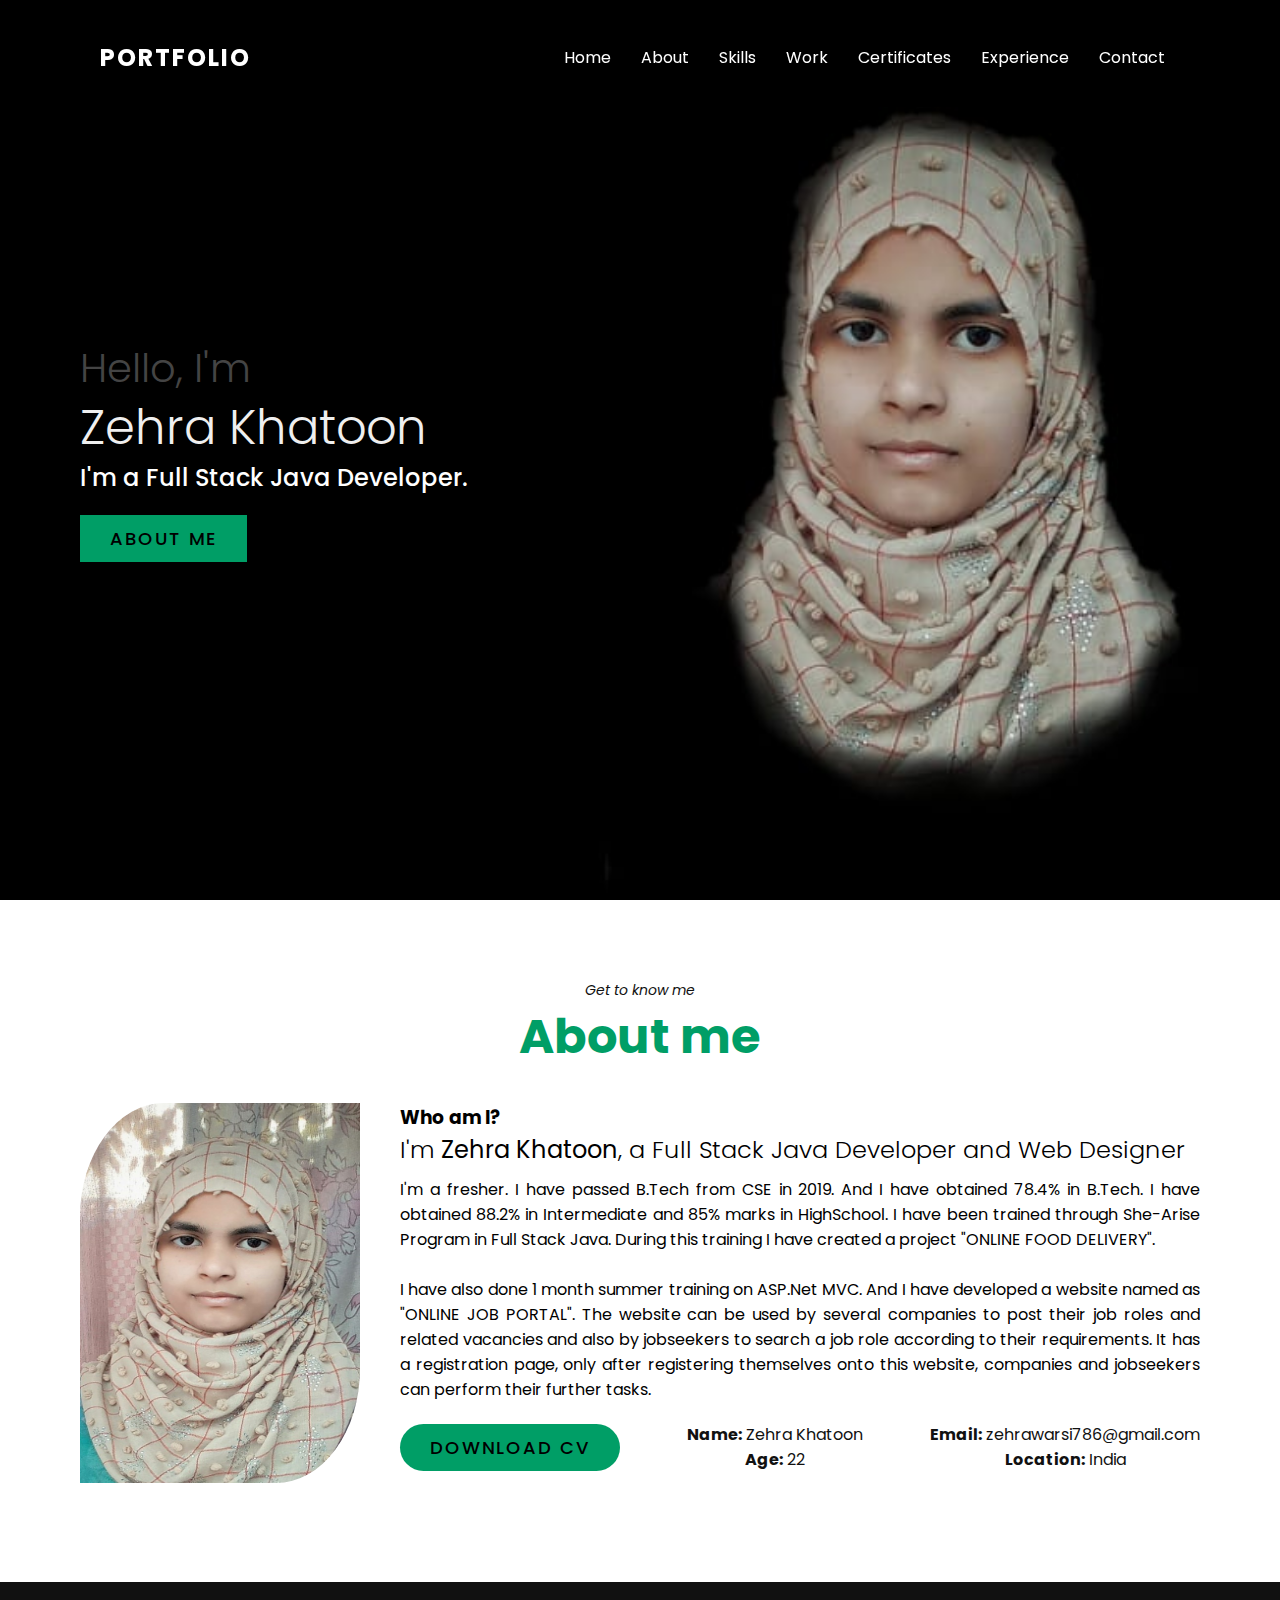
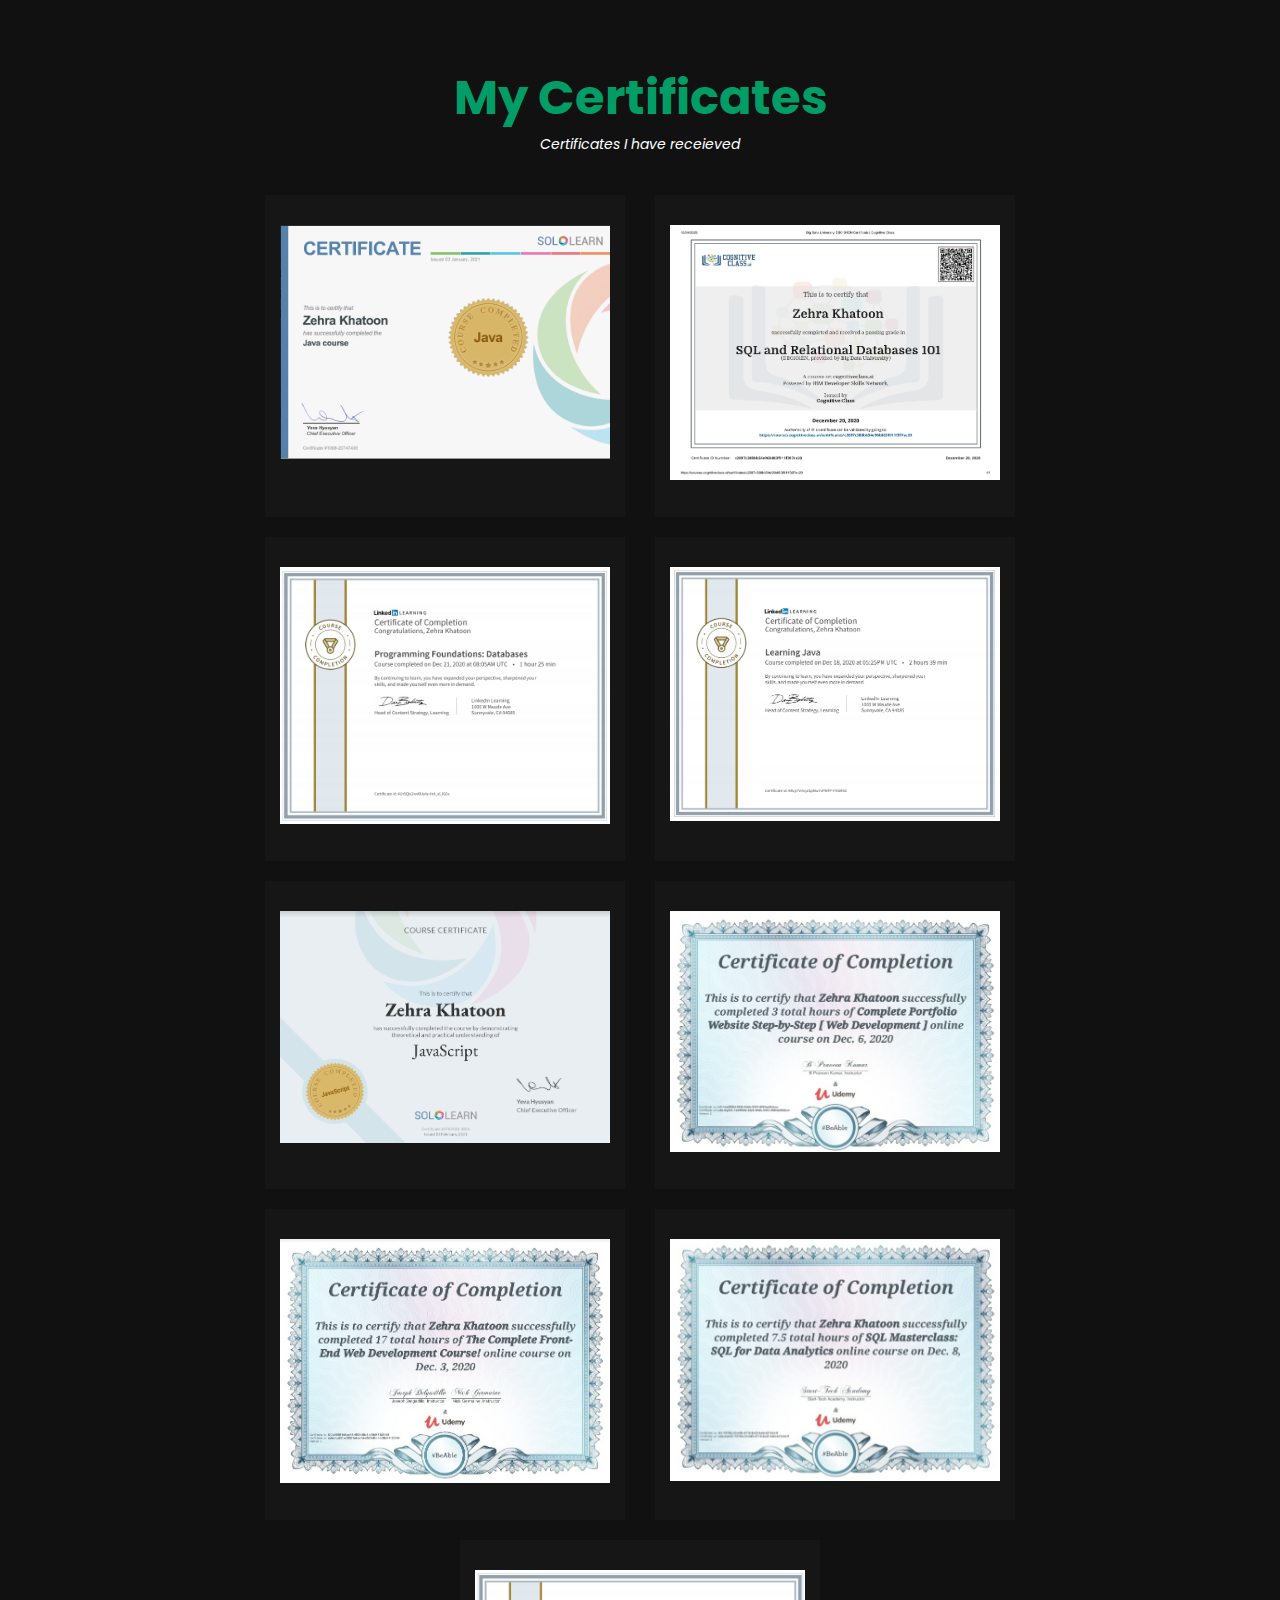
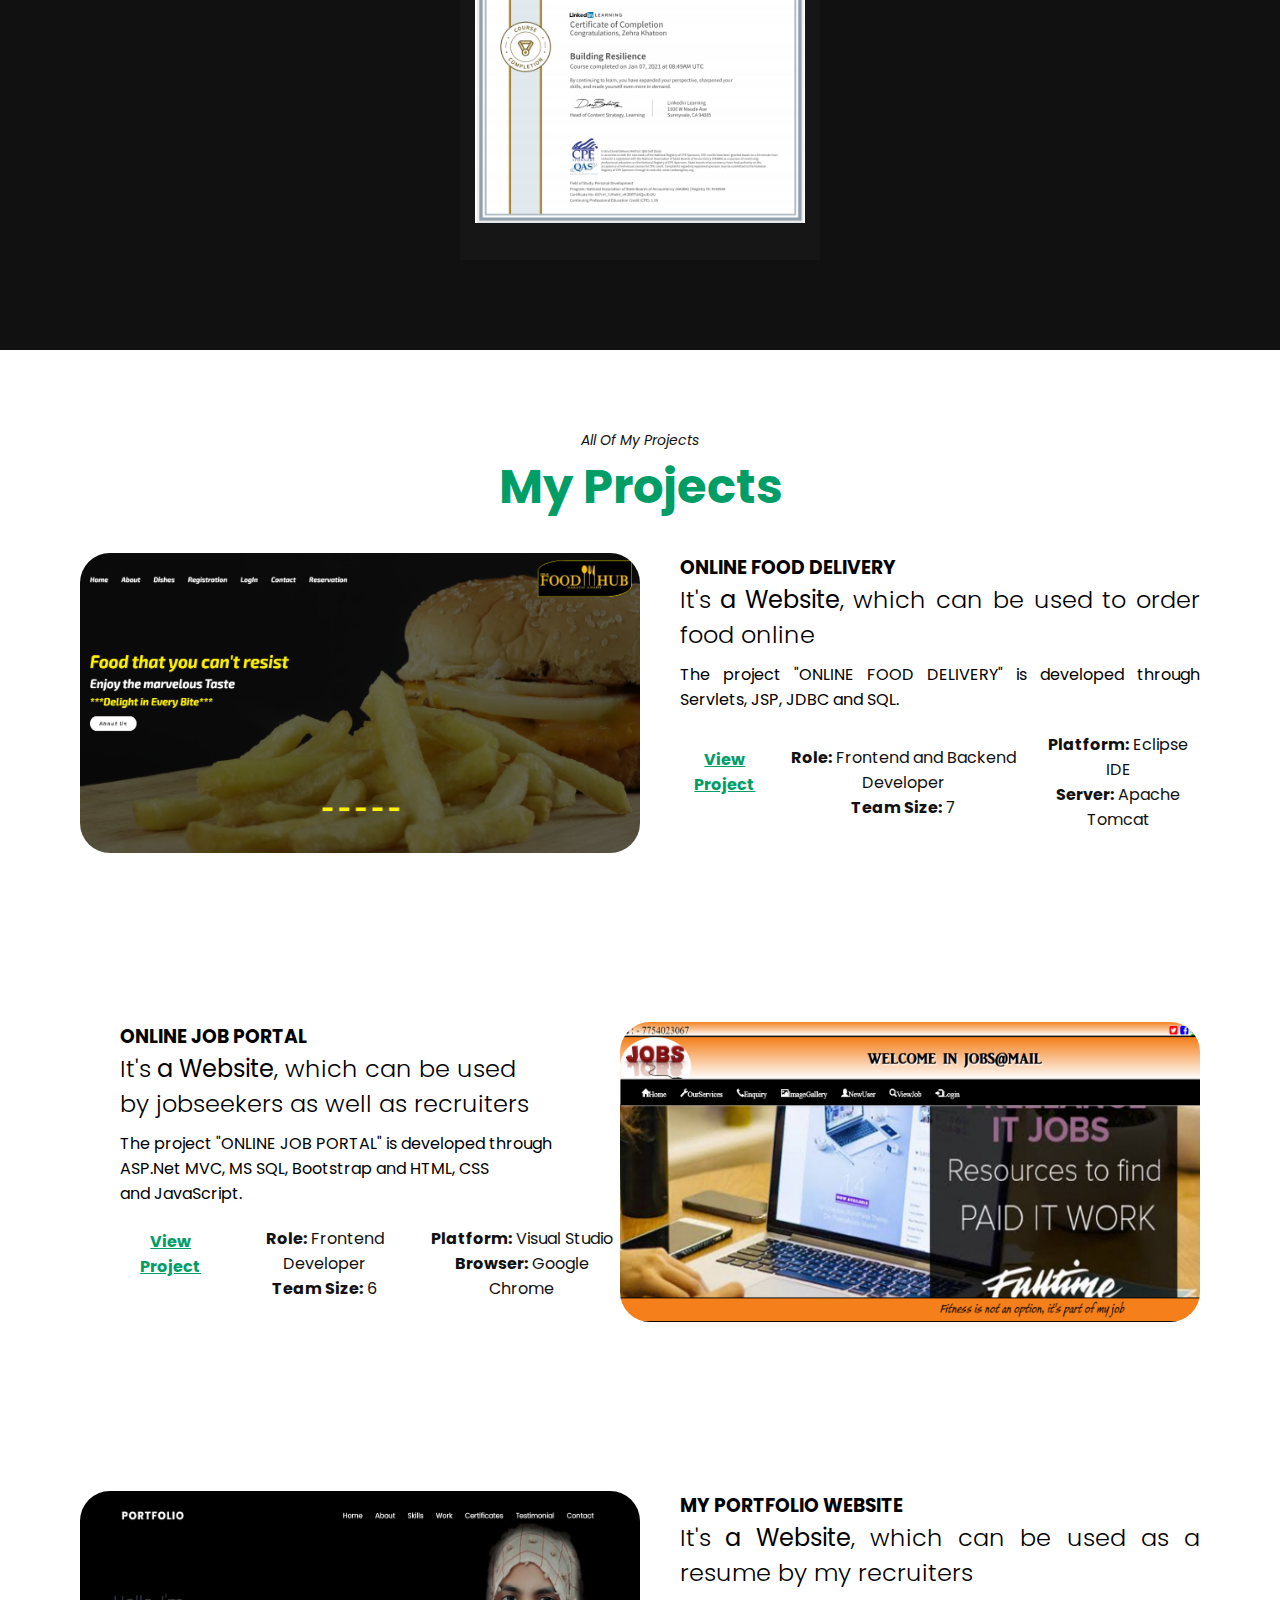
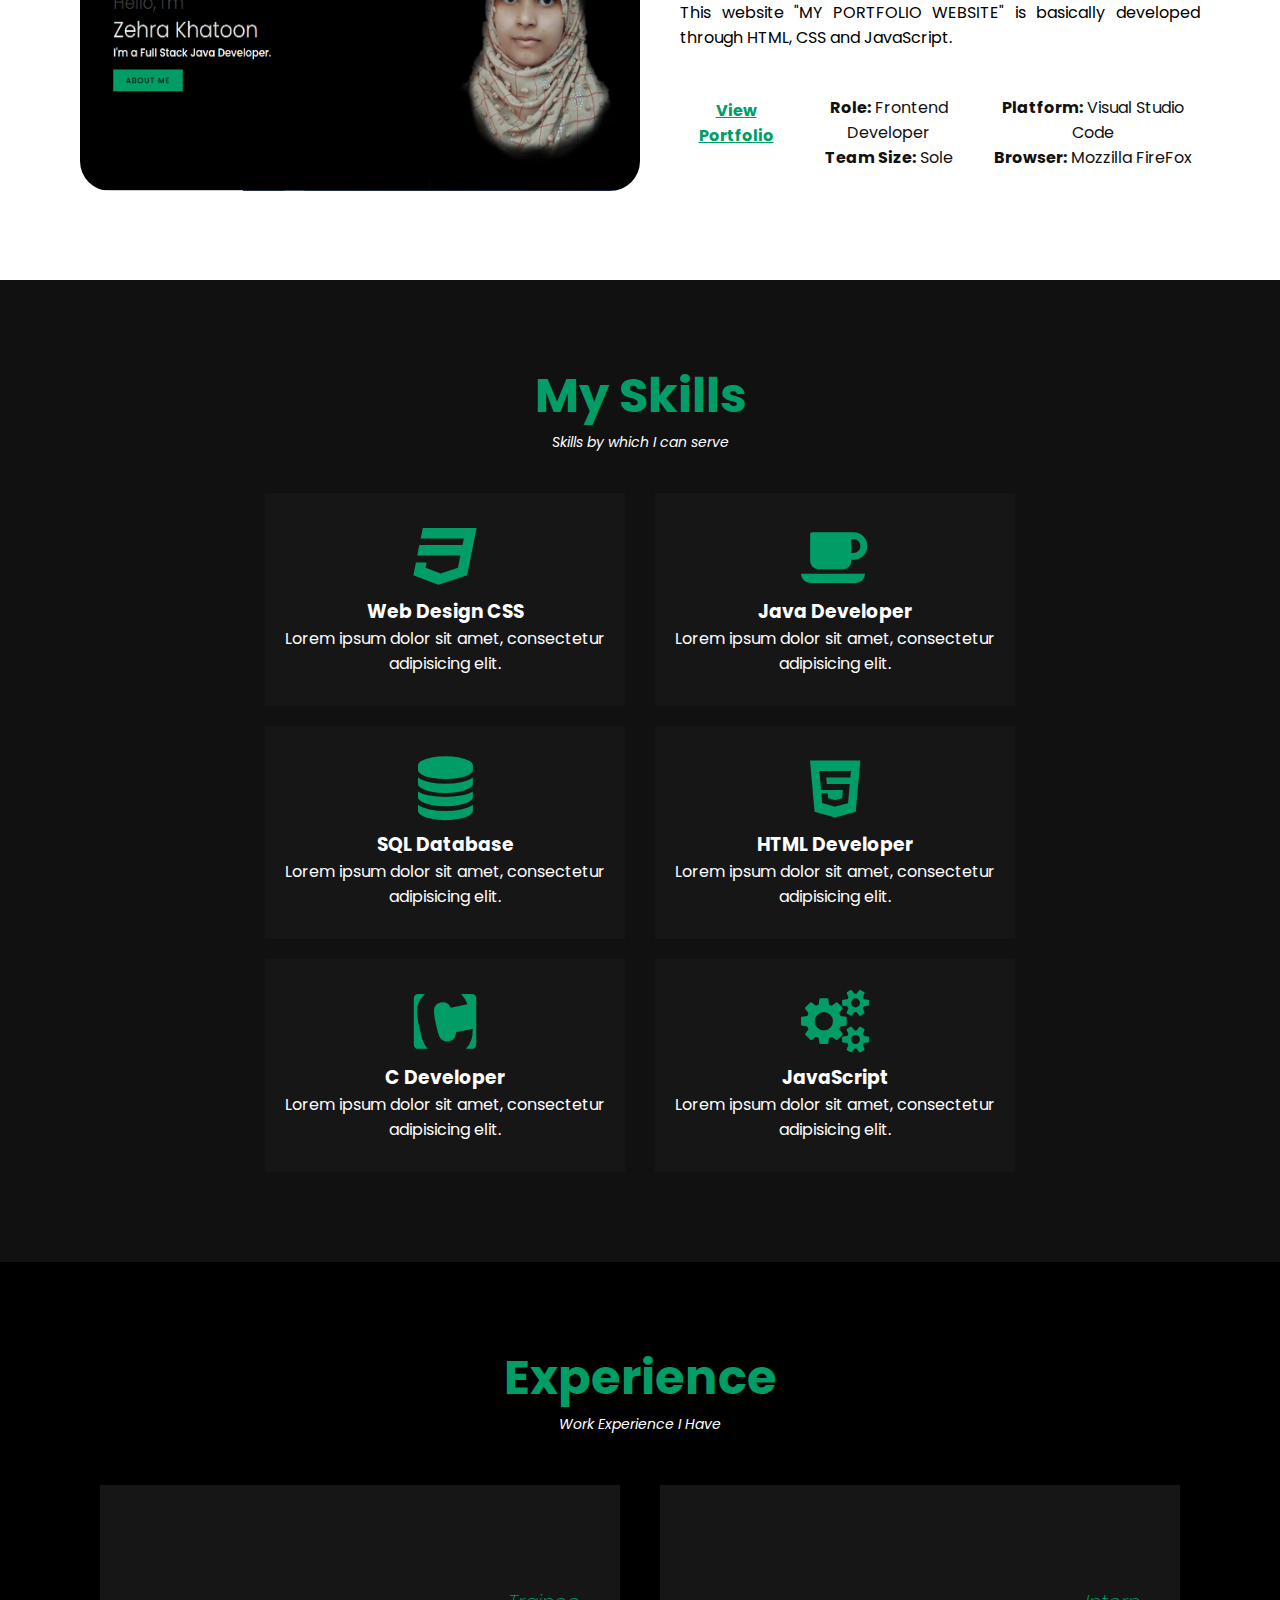
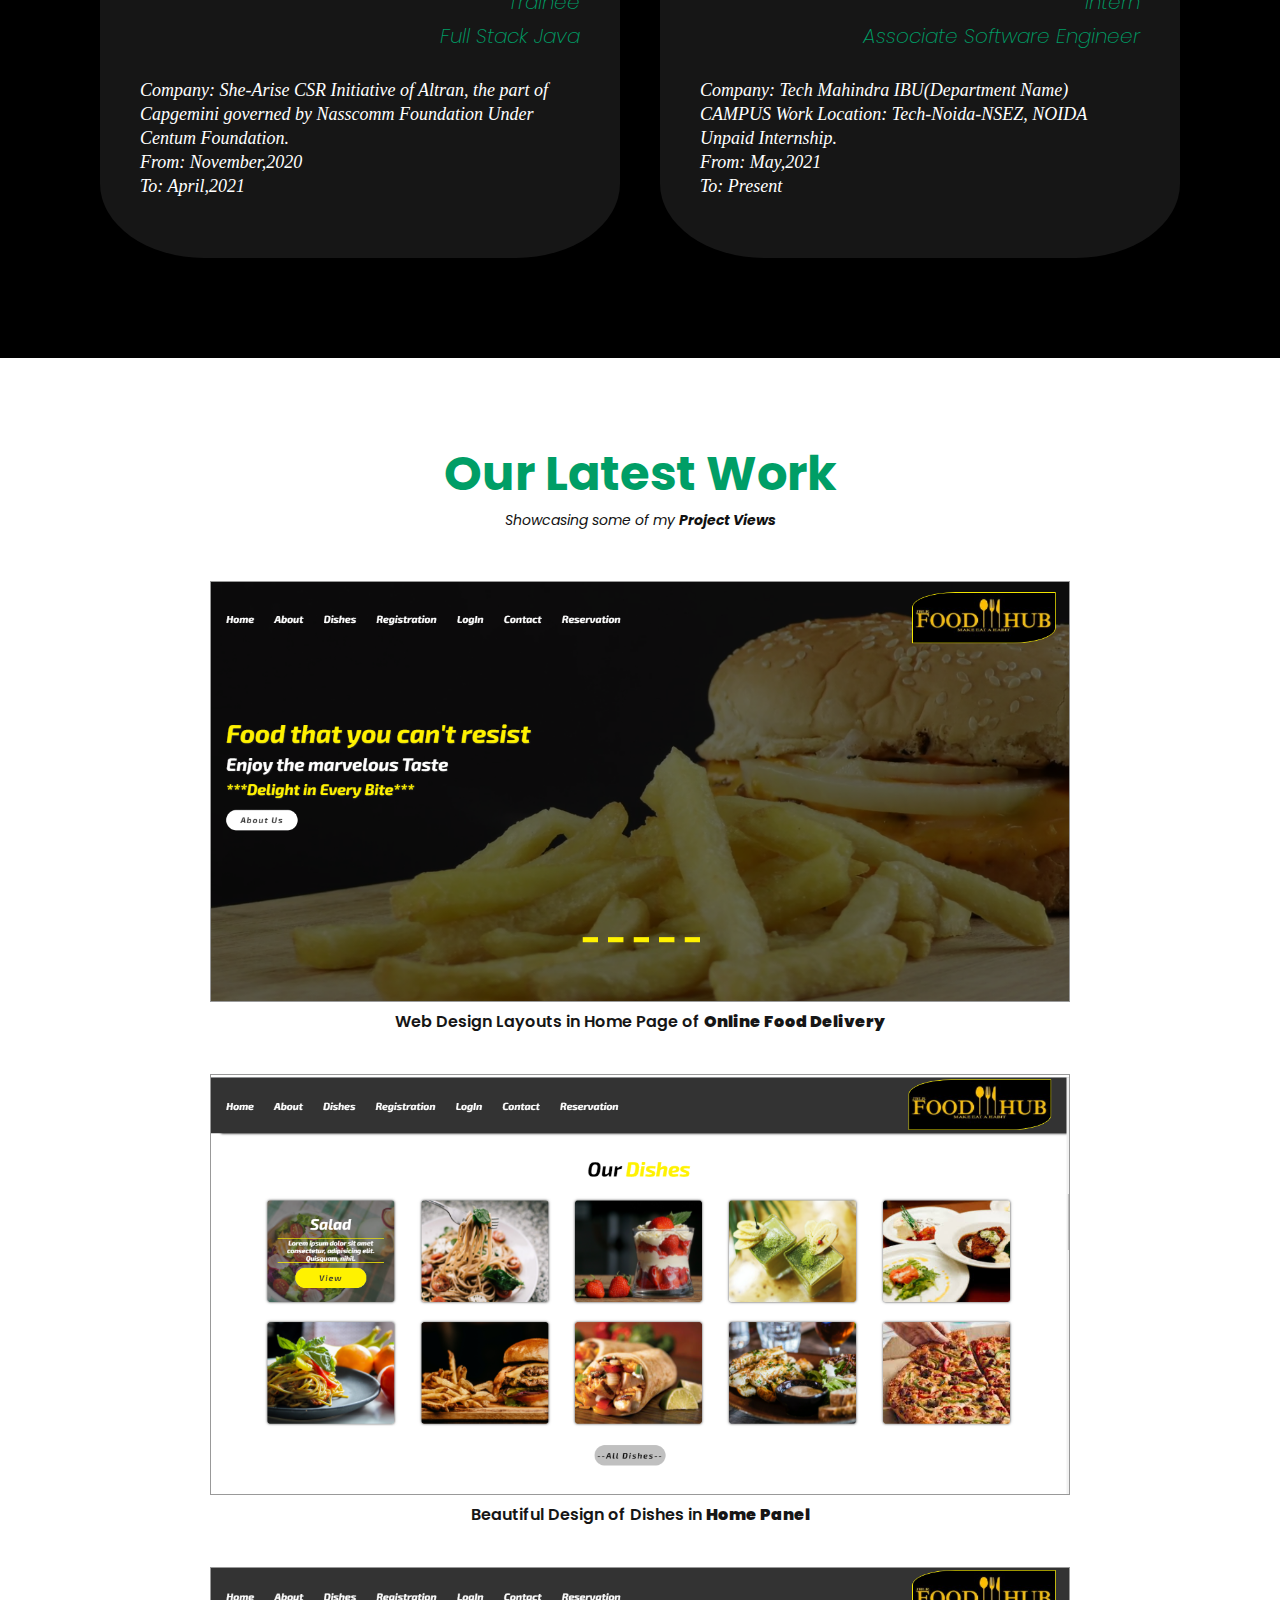
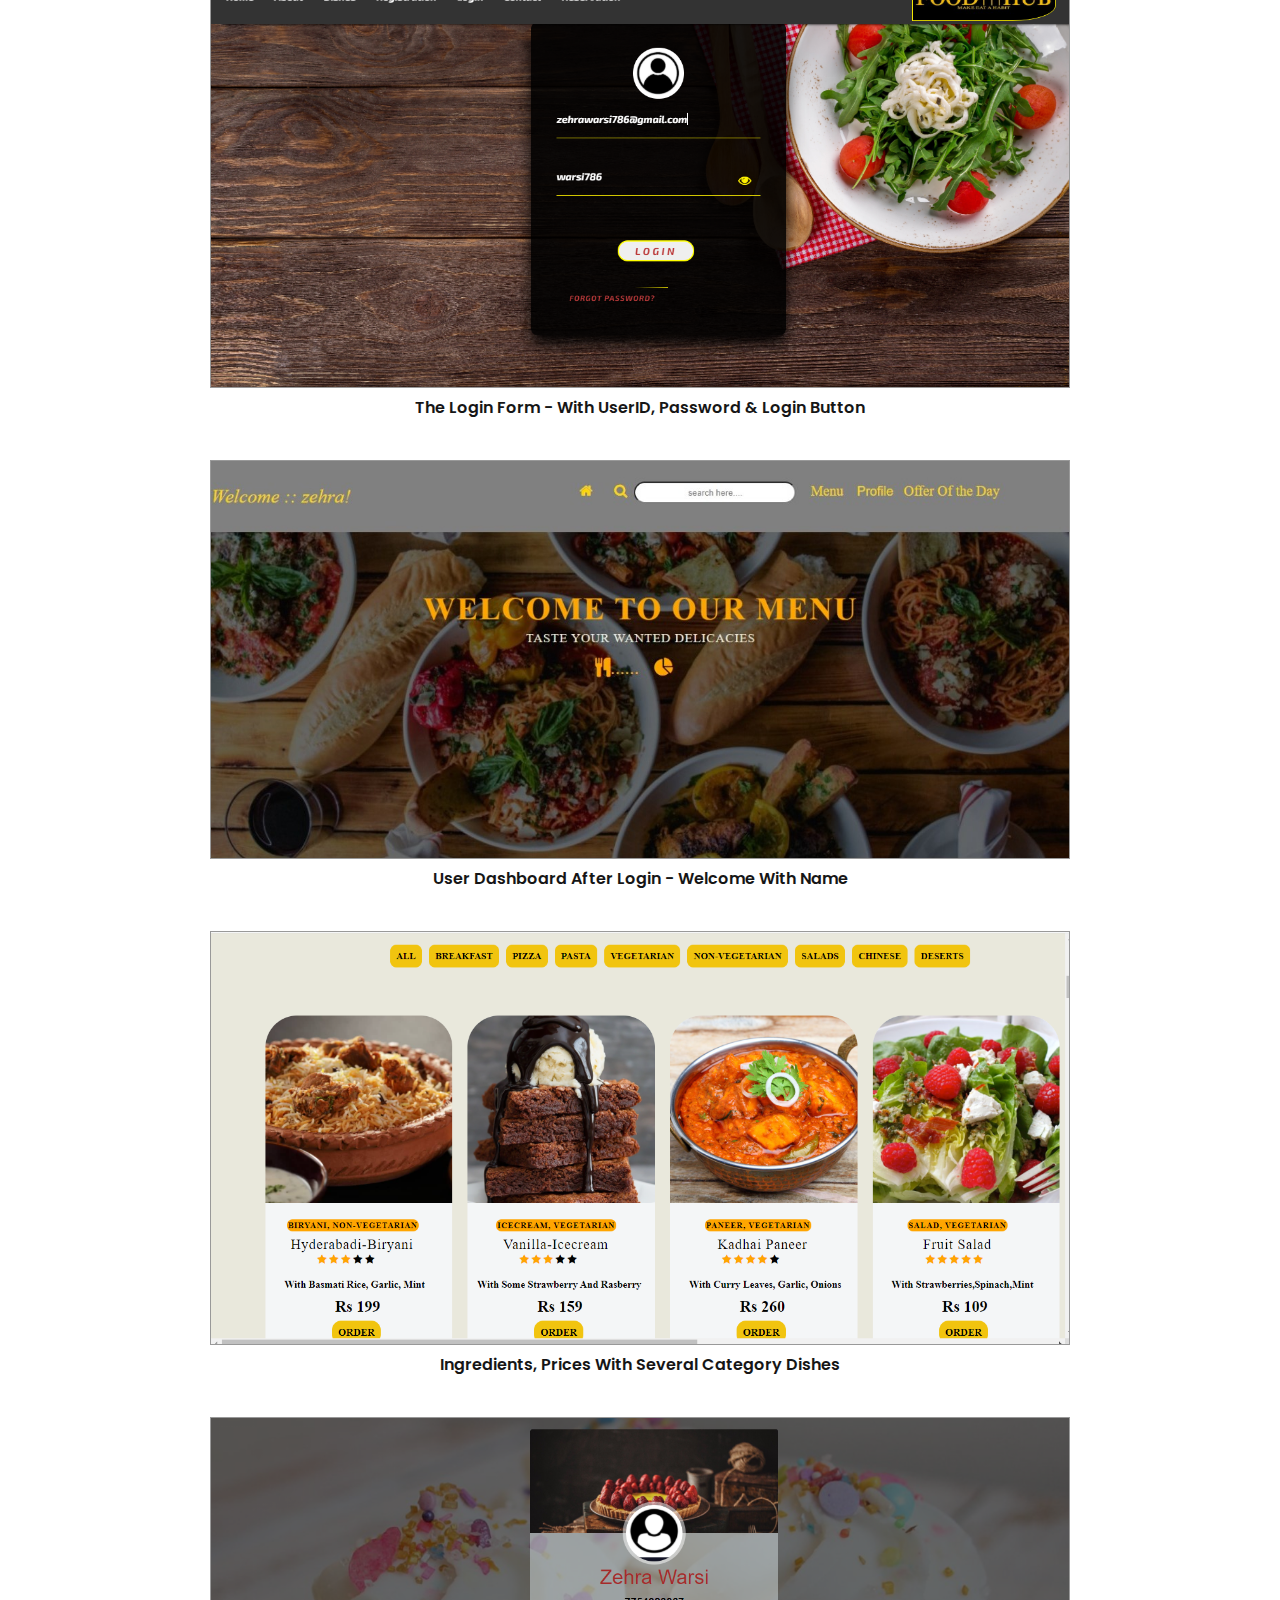
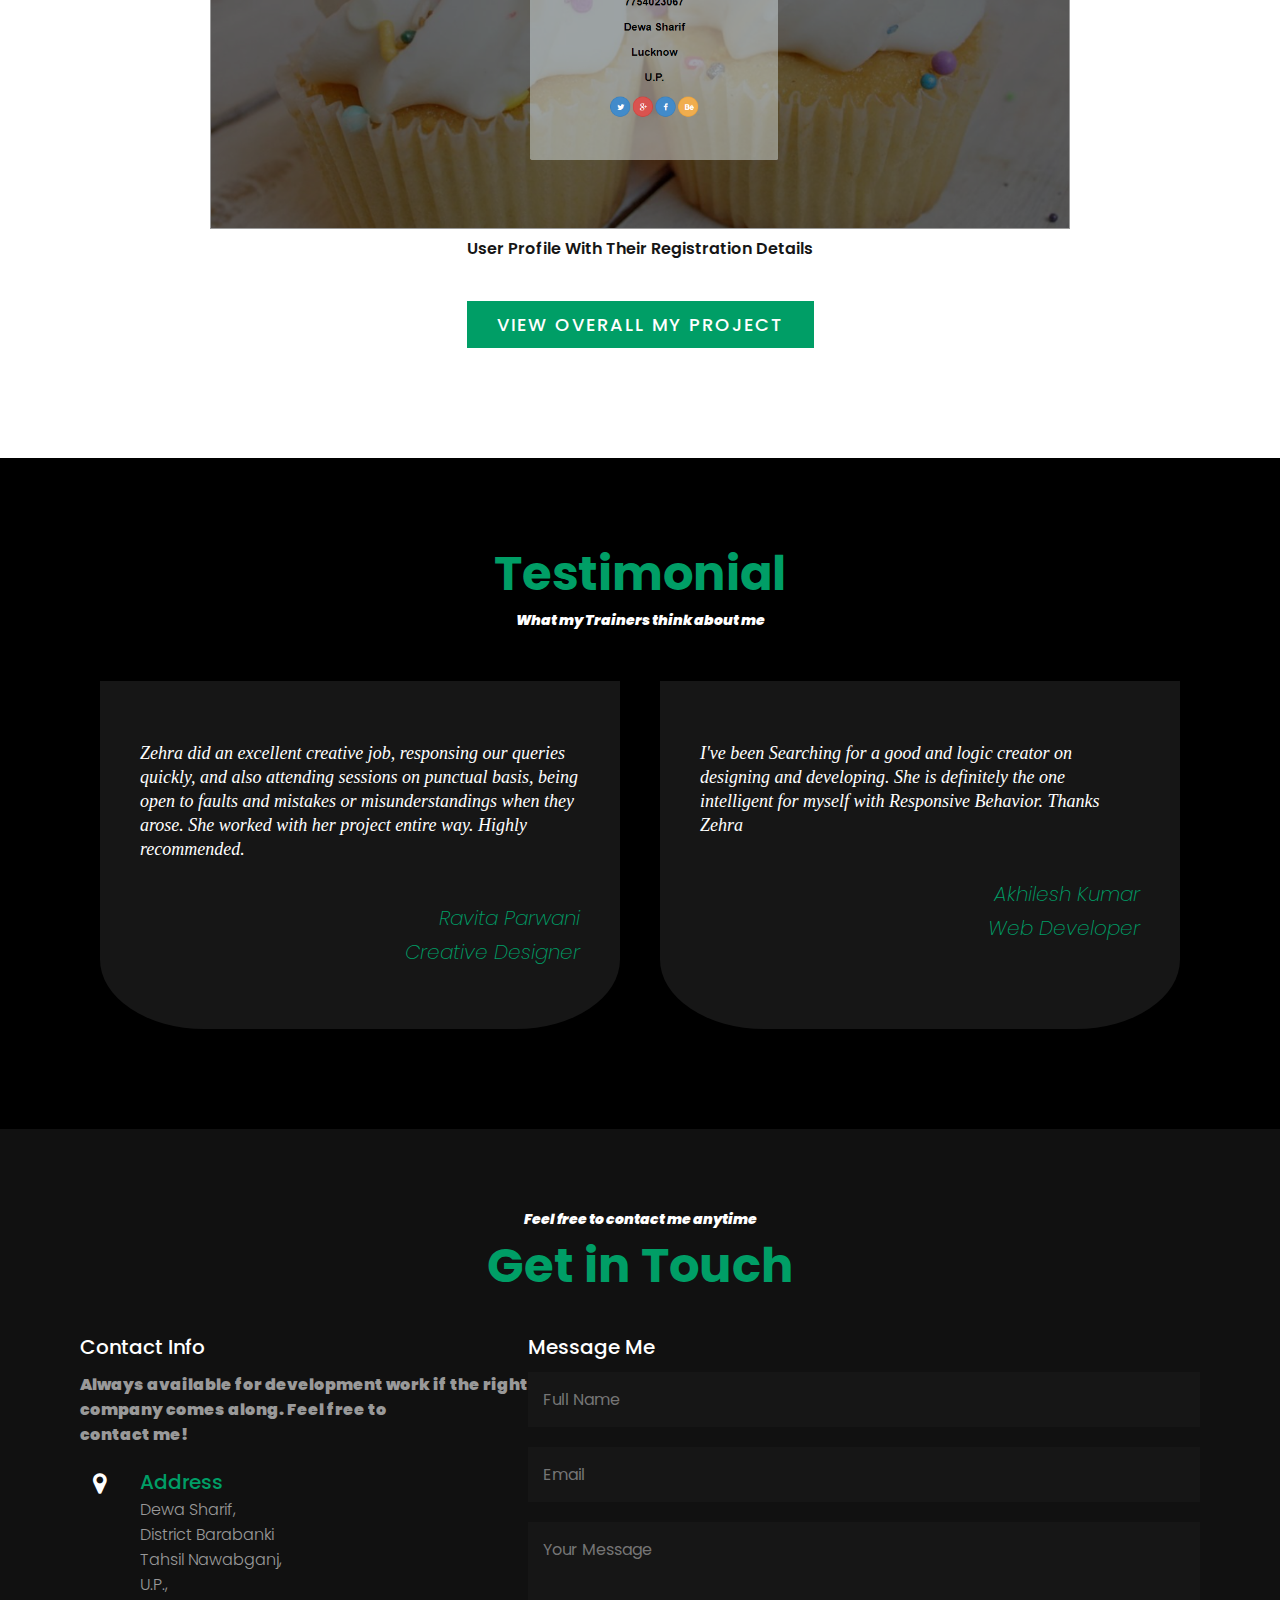
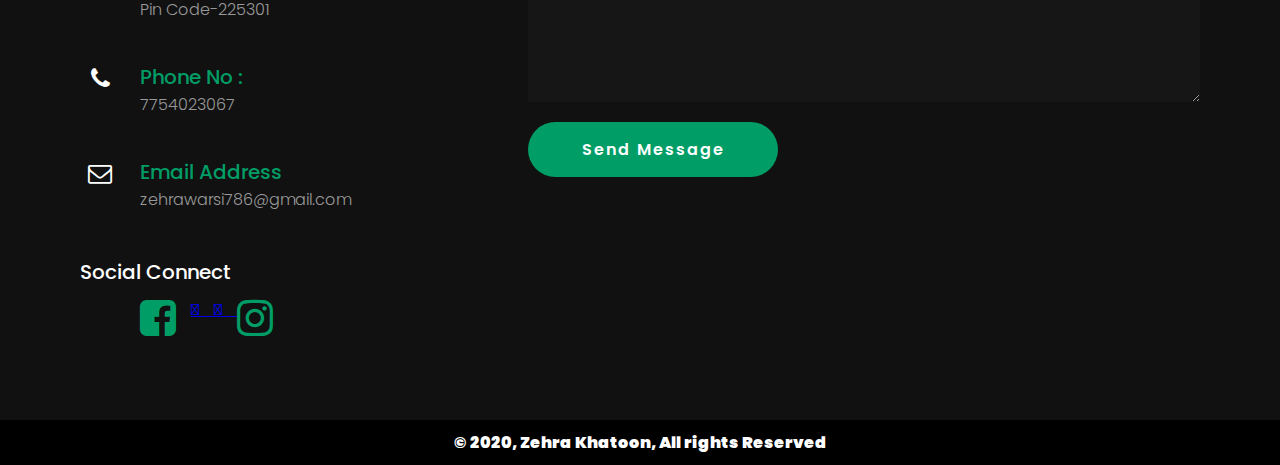
==== commit f07850e3: "Update index.html" ====
--- a/index.html
+++ b/index.html
@@ -31,7 +31,7 @@
            <li><a href="#services" onclick="toggleMenu();">Skills</a></li>
            <li><a href="#work" onclick="toggleMenu();">Work</a></li>
            <li><a href="#certificates" onclick="toggleMenu();">Certificates</a></li>
-           <li><a href="#testimonial" onclick="toggleMenu();">Testimonial</a></li>
+           <li><a href="#testimonial" onclick="toggleMenu();">Experience</a></li>
            <li><a href="#contact" onclick="toggleMenu();">Contact</a></li>
        </ul>
     </header>
@@ -67,7 +67,7 @@
                     companies and jobseekers can perform their further tasks. 
                 </p>
                 <div class="heading bottom">
-                    <a href="F:/Resume.pdf" class="btn round">Download CV</a>
+                    <a href="images/Resume.pdf" class="btn round">Download CV</a>
                     <div class="bt">
                         <b>Name:</b> Zehra Khatoon<br>
                         <b>Age:</b> 22
@@ -408,13 +408,13 @@
                             </a>
                         </div>
                         <div class="icon">
-                            <a href="https://www.twitter.com/" target="_blank">
-                                <i class="fa fa-twitter-square"></i>
+                           <a href="https://github.com/zehrakhatoon1807" class="icon-link">
+                                <i class="fab fa-github-square"></i>
                             </a>
                         </div>
                         <div class="icon">
-                            <a href="https://www.linkedin.com/" target="_blank">
-                                <i class="fa fa-linkedin-square"></i>
+                            <a href="https://www.linkedin.com/in/zehra-khatoon-b64175182" class="icon-link">
+                                <i class="fab fa-linkedin"></i>
                             </a>
                         </div>
                         <div class="icon">
@@ -438,7 +438,7 @@
     </section>
     <!-- Creating Footer Layout in HTML -->
     <footer class="copyright">
-        <p>&copy; 2020, YourWebsite.com, All rights Reserved</p>
+        <p>&copy; 2020, Zehra Khatoon, All rights Reserved</p>
     </footer>
 </body>
-</html>+</html>
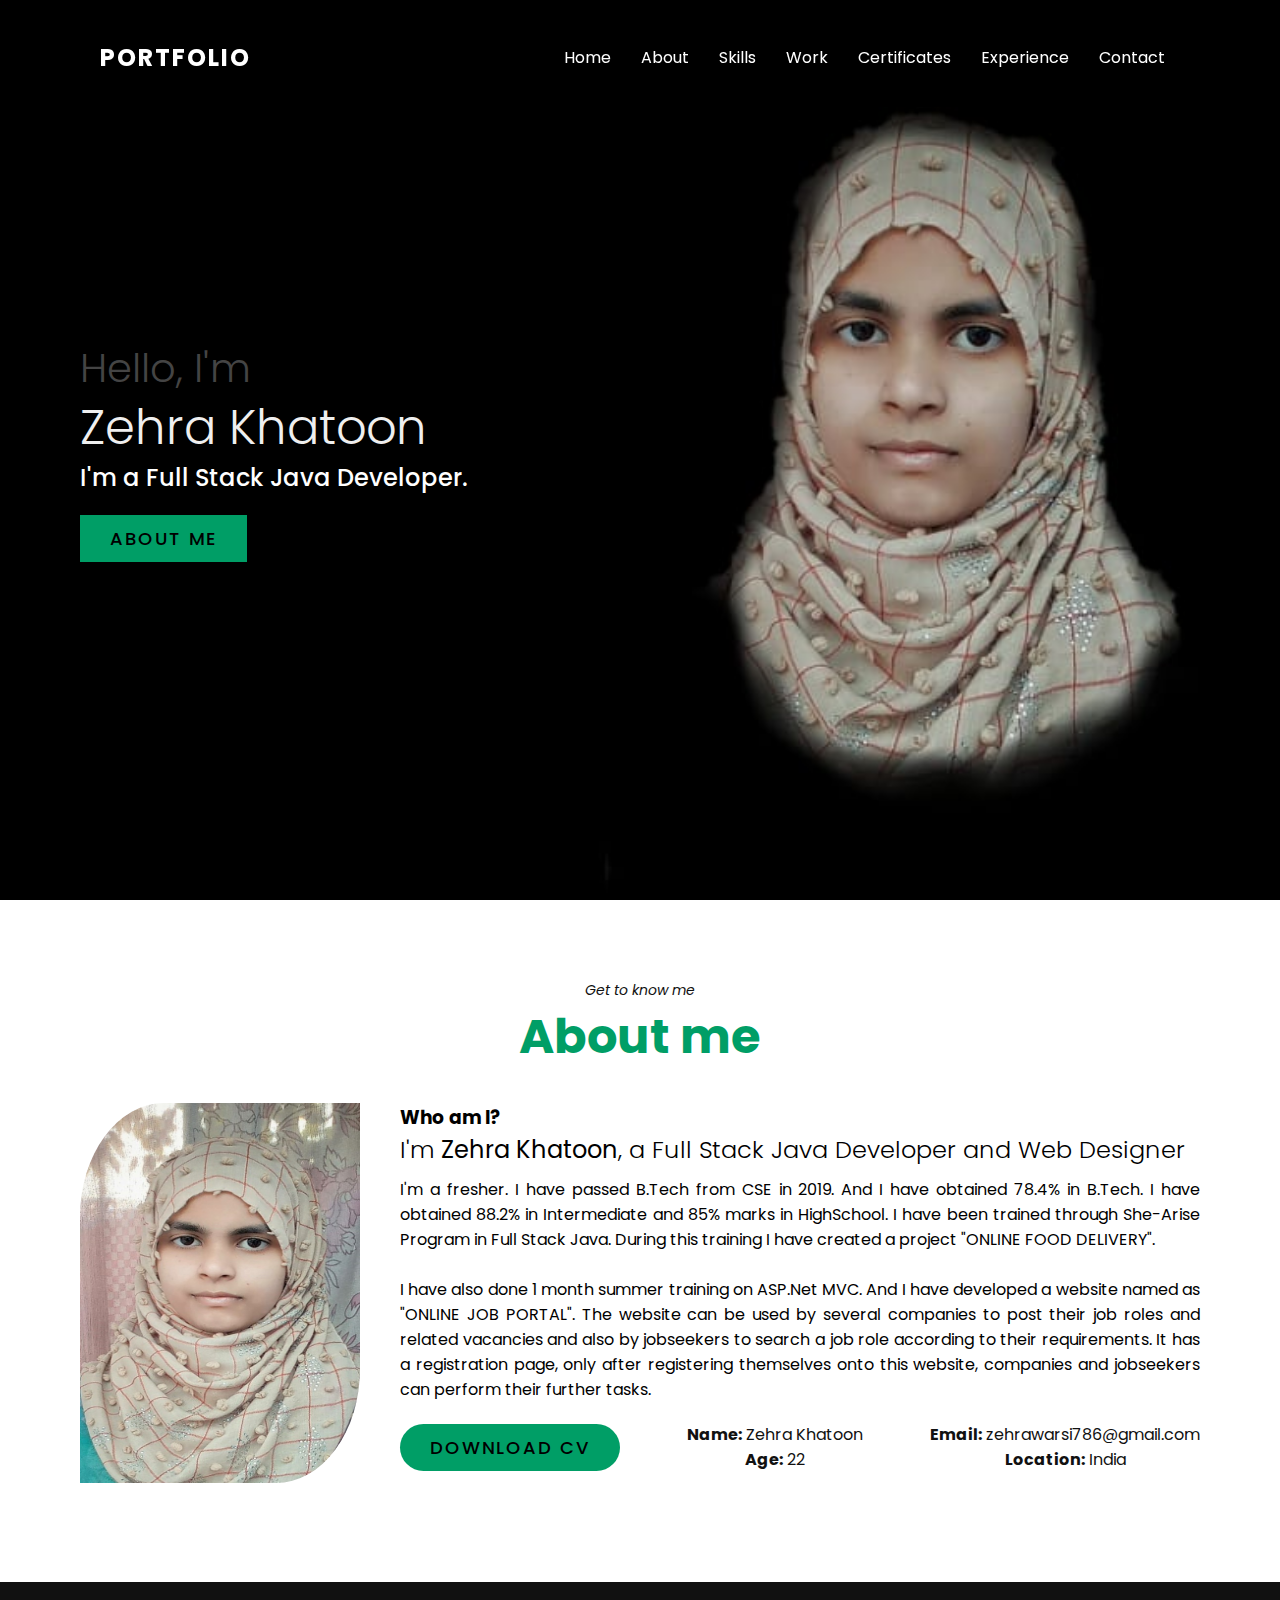
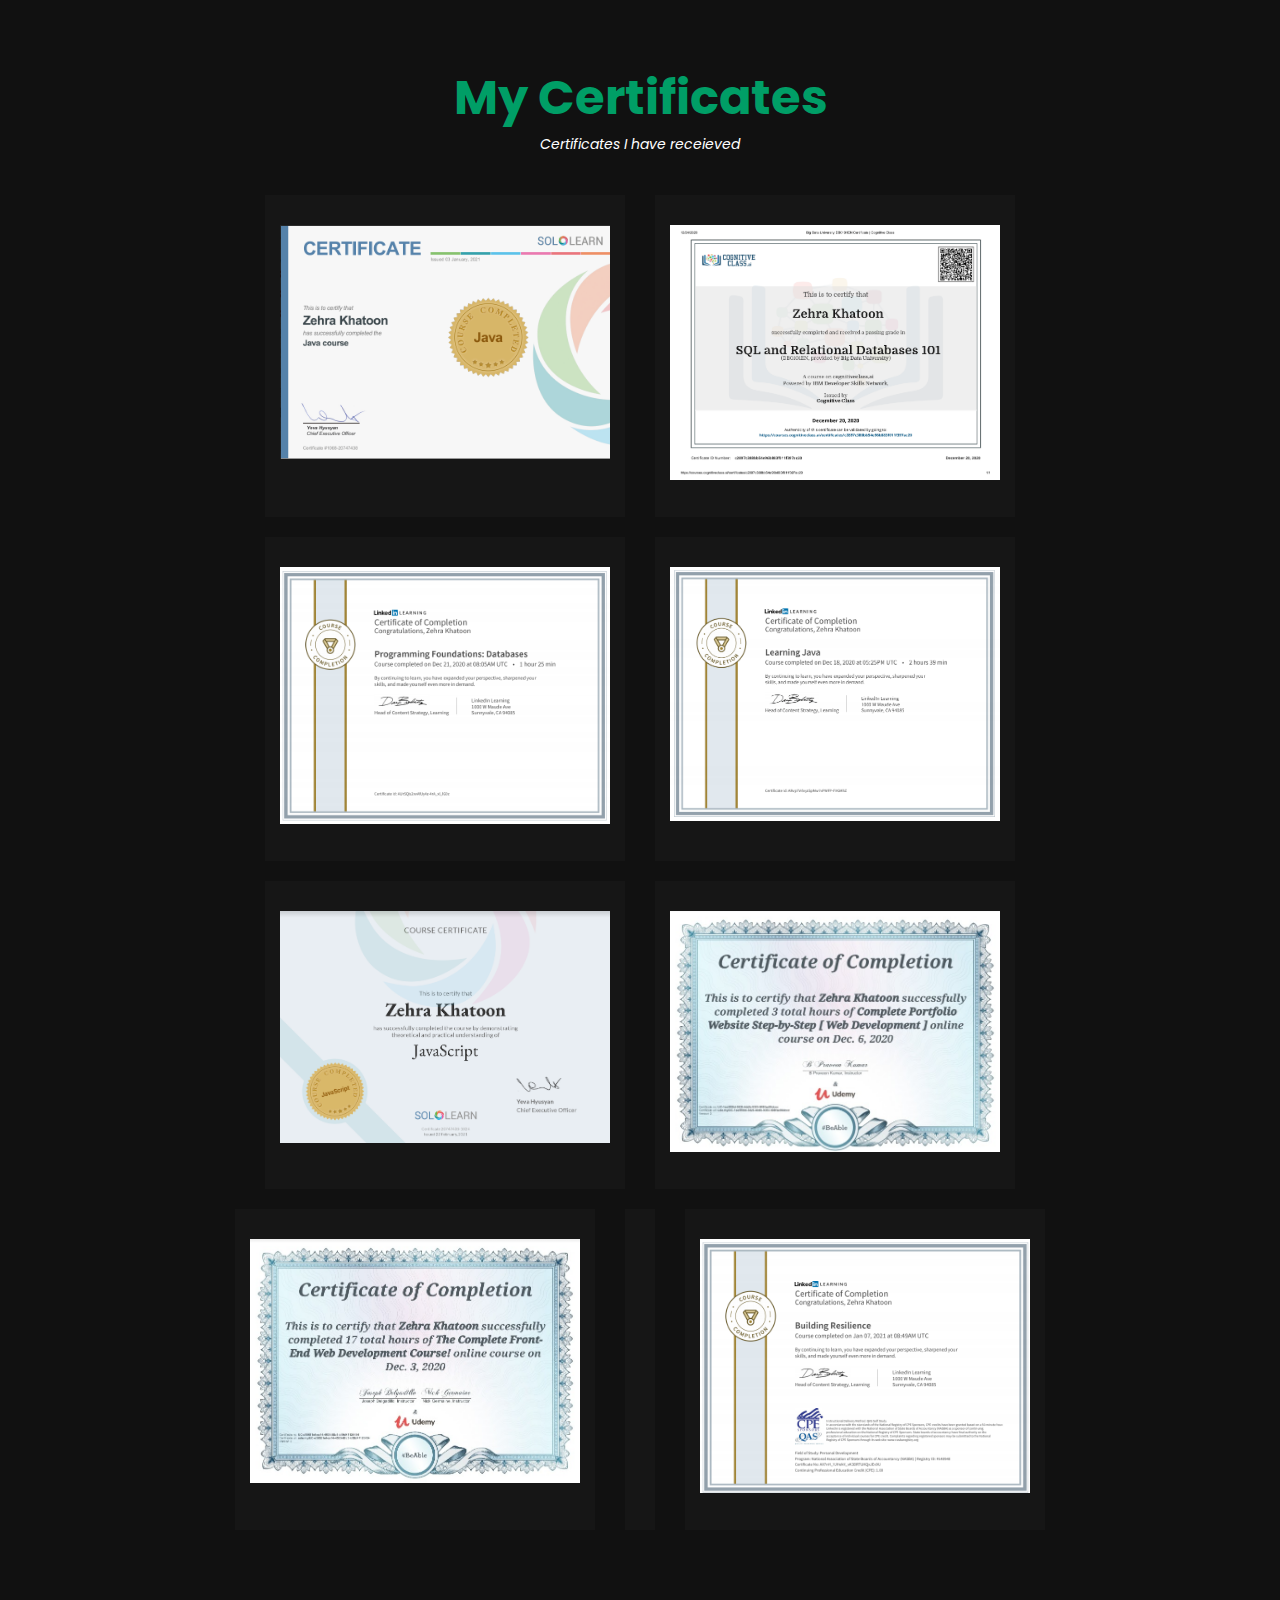
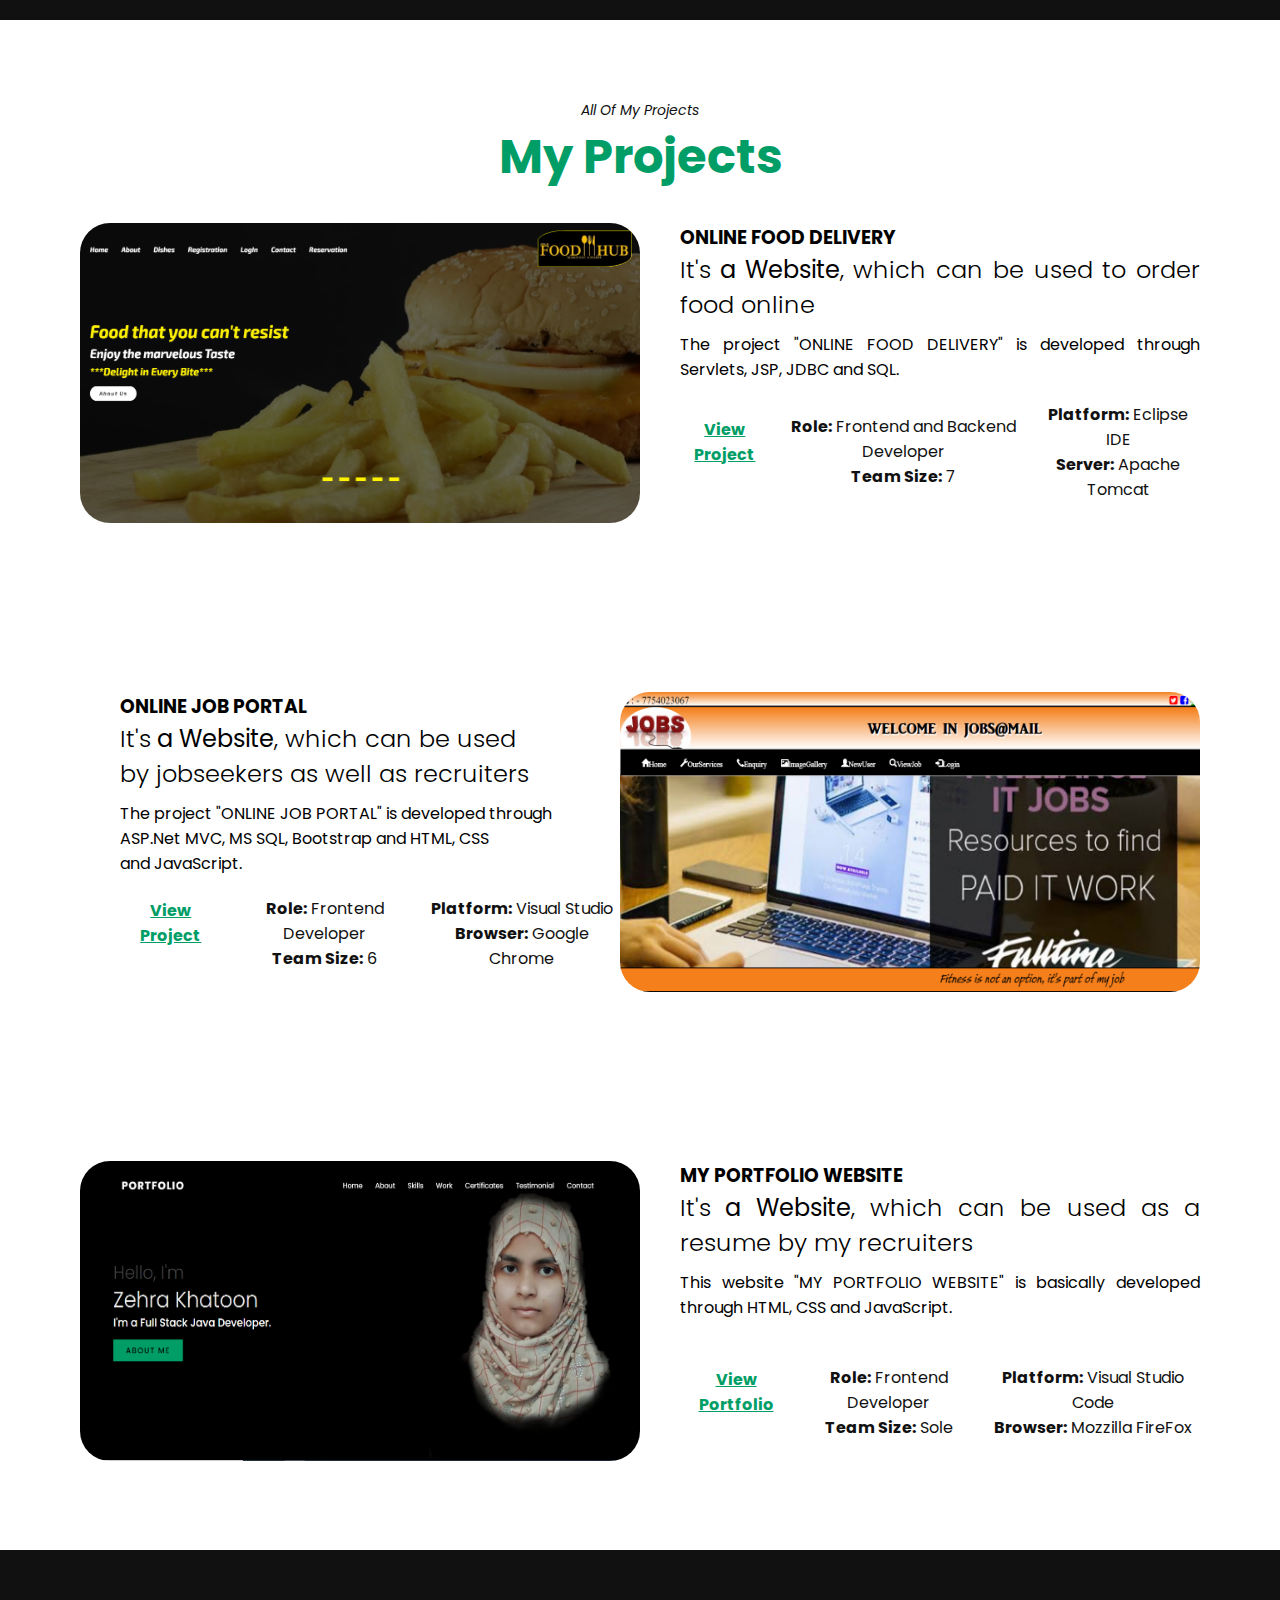
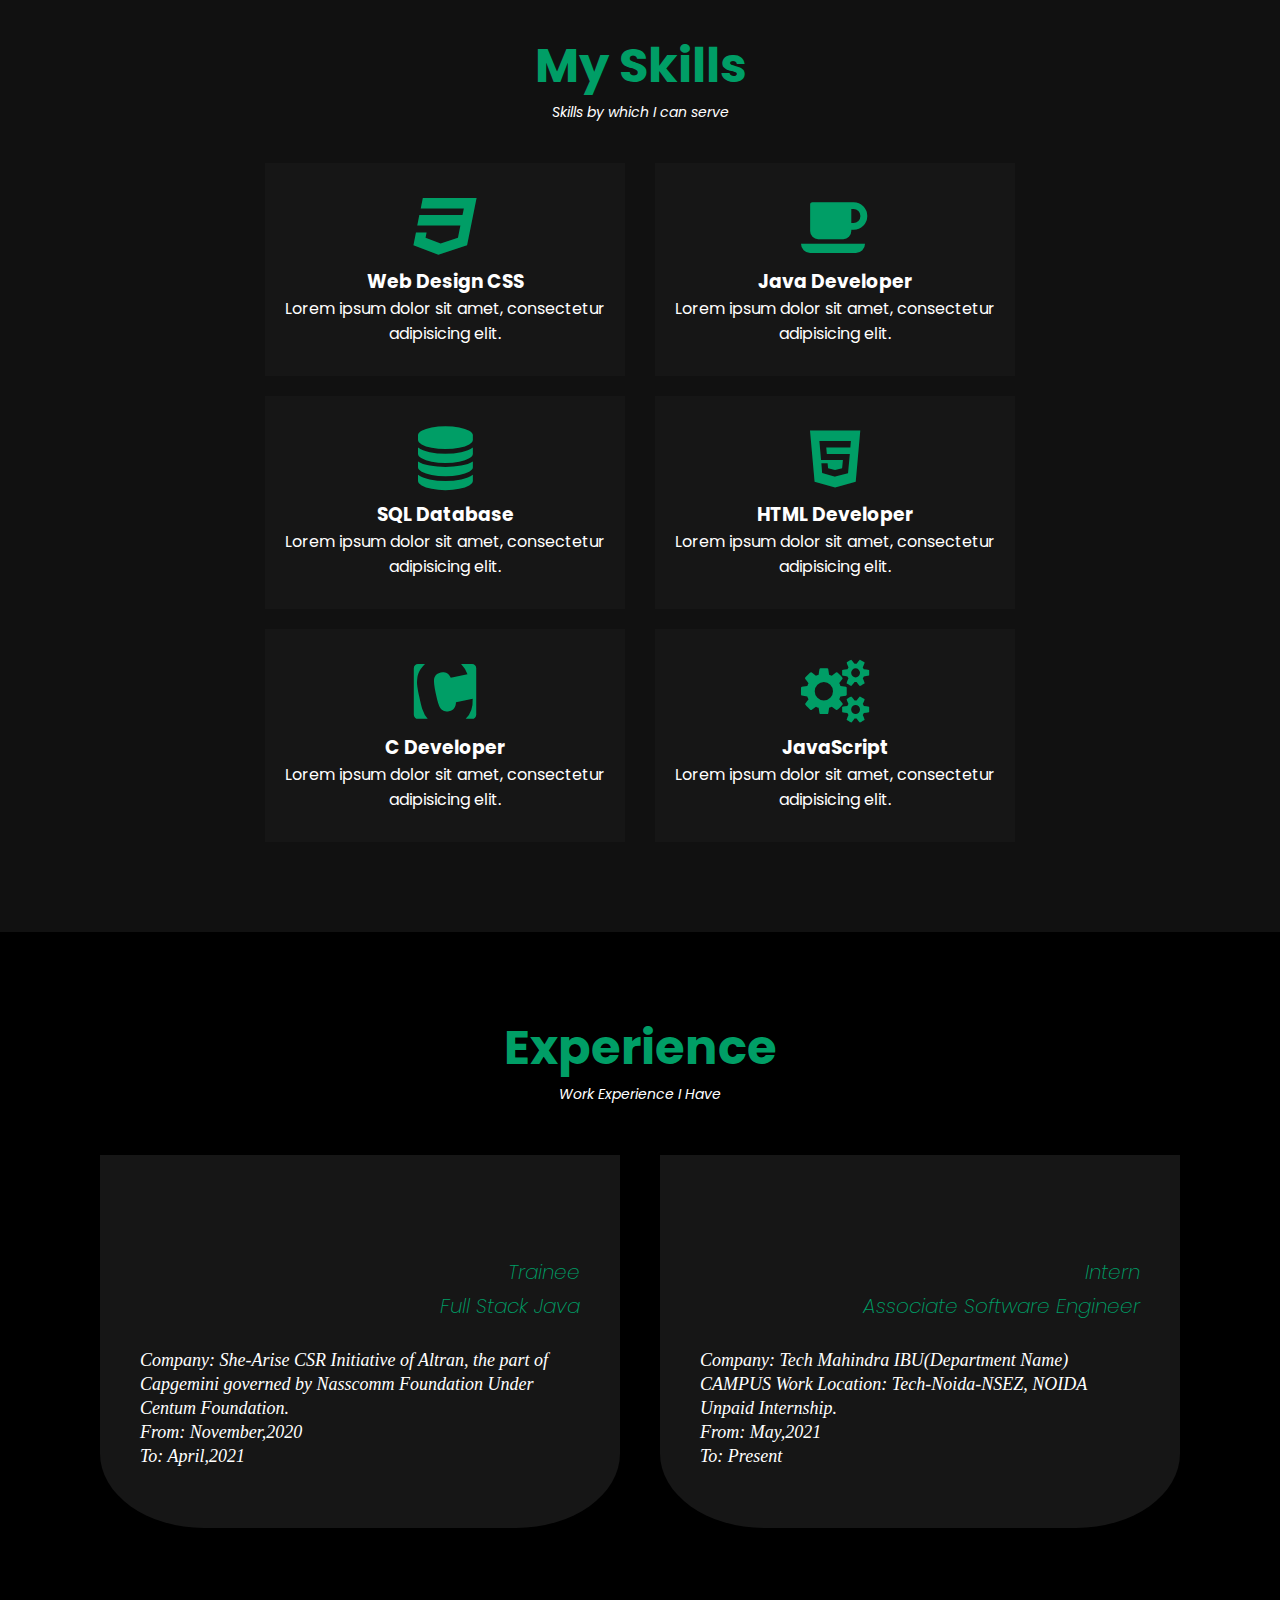
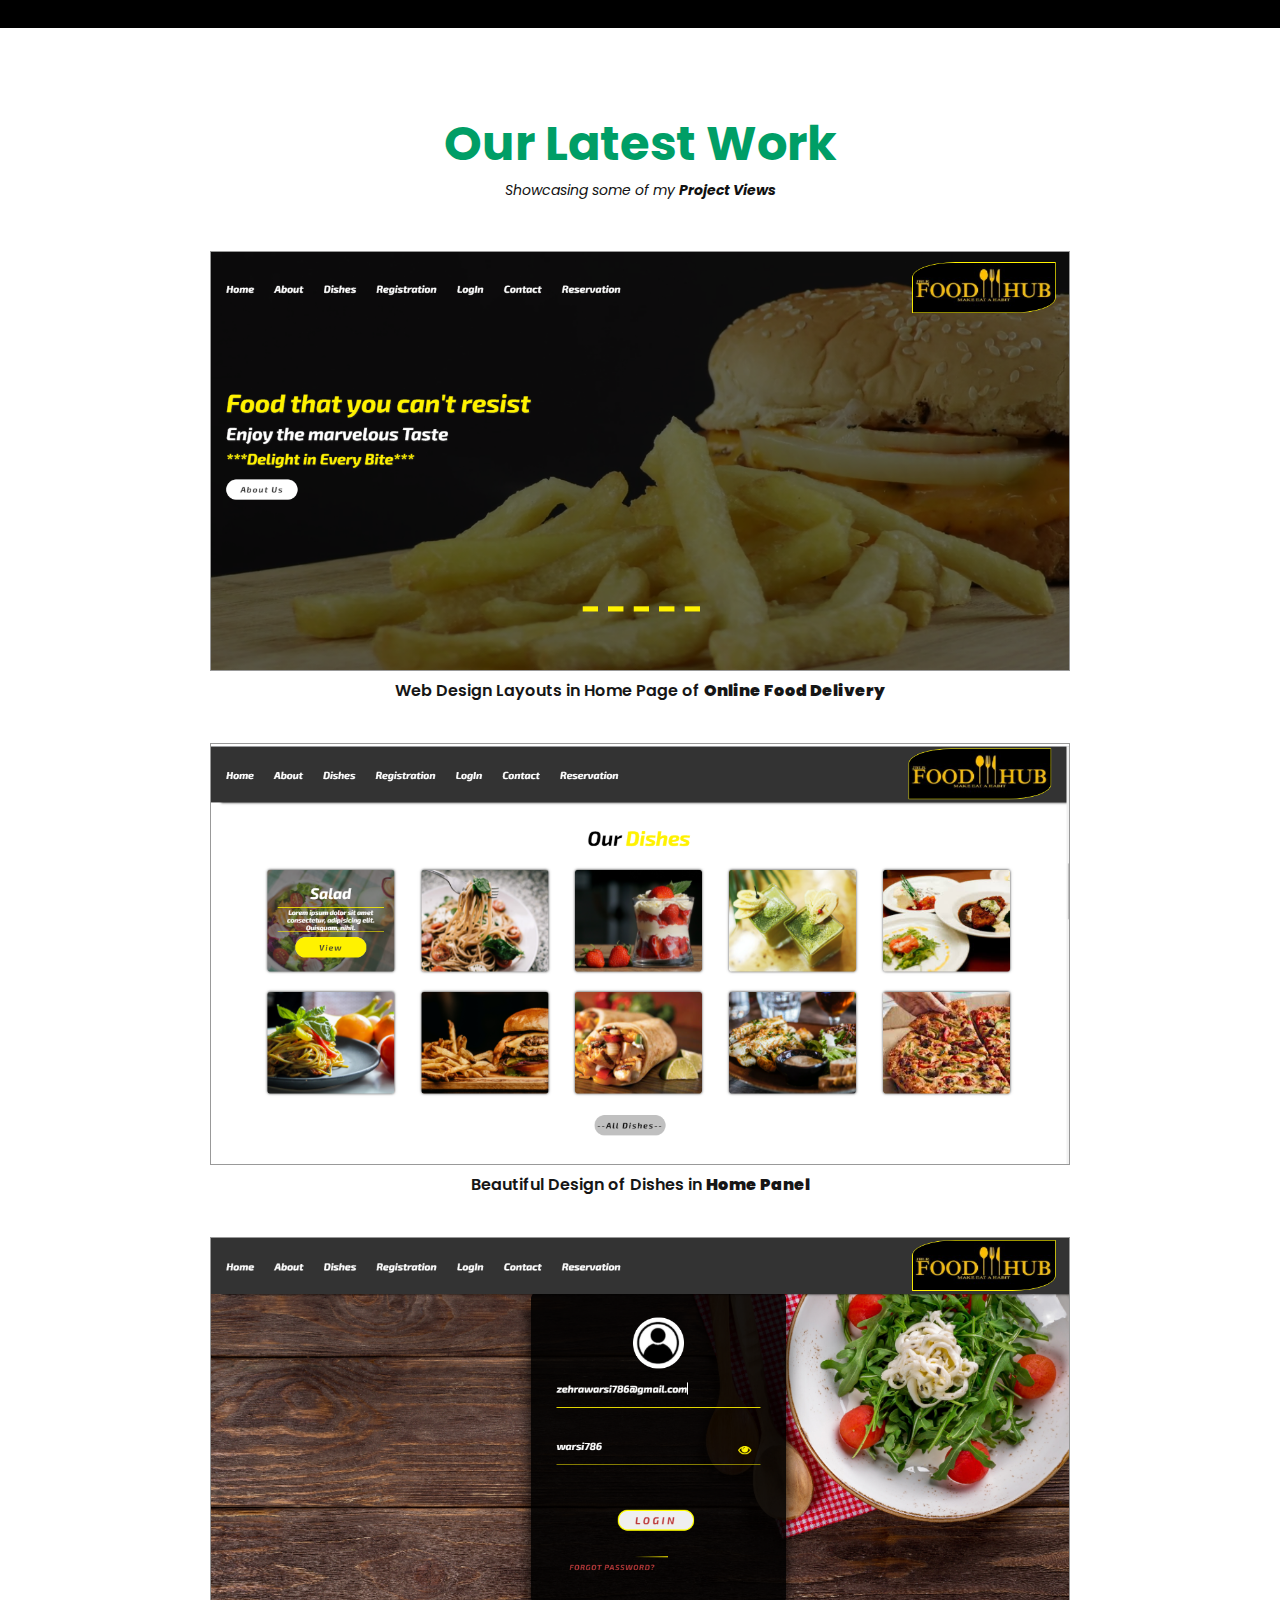
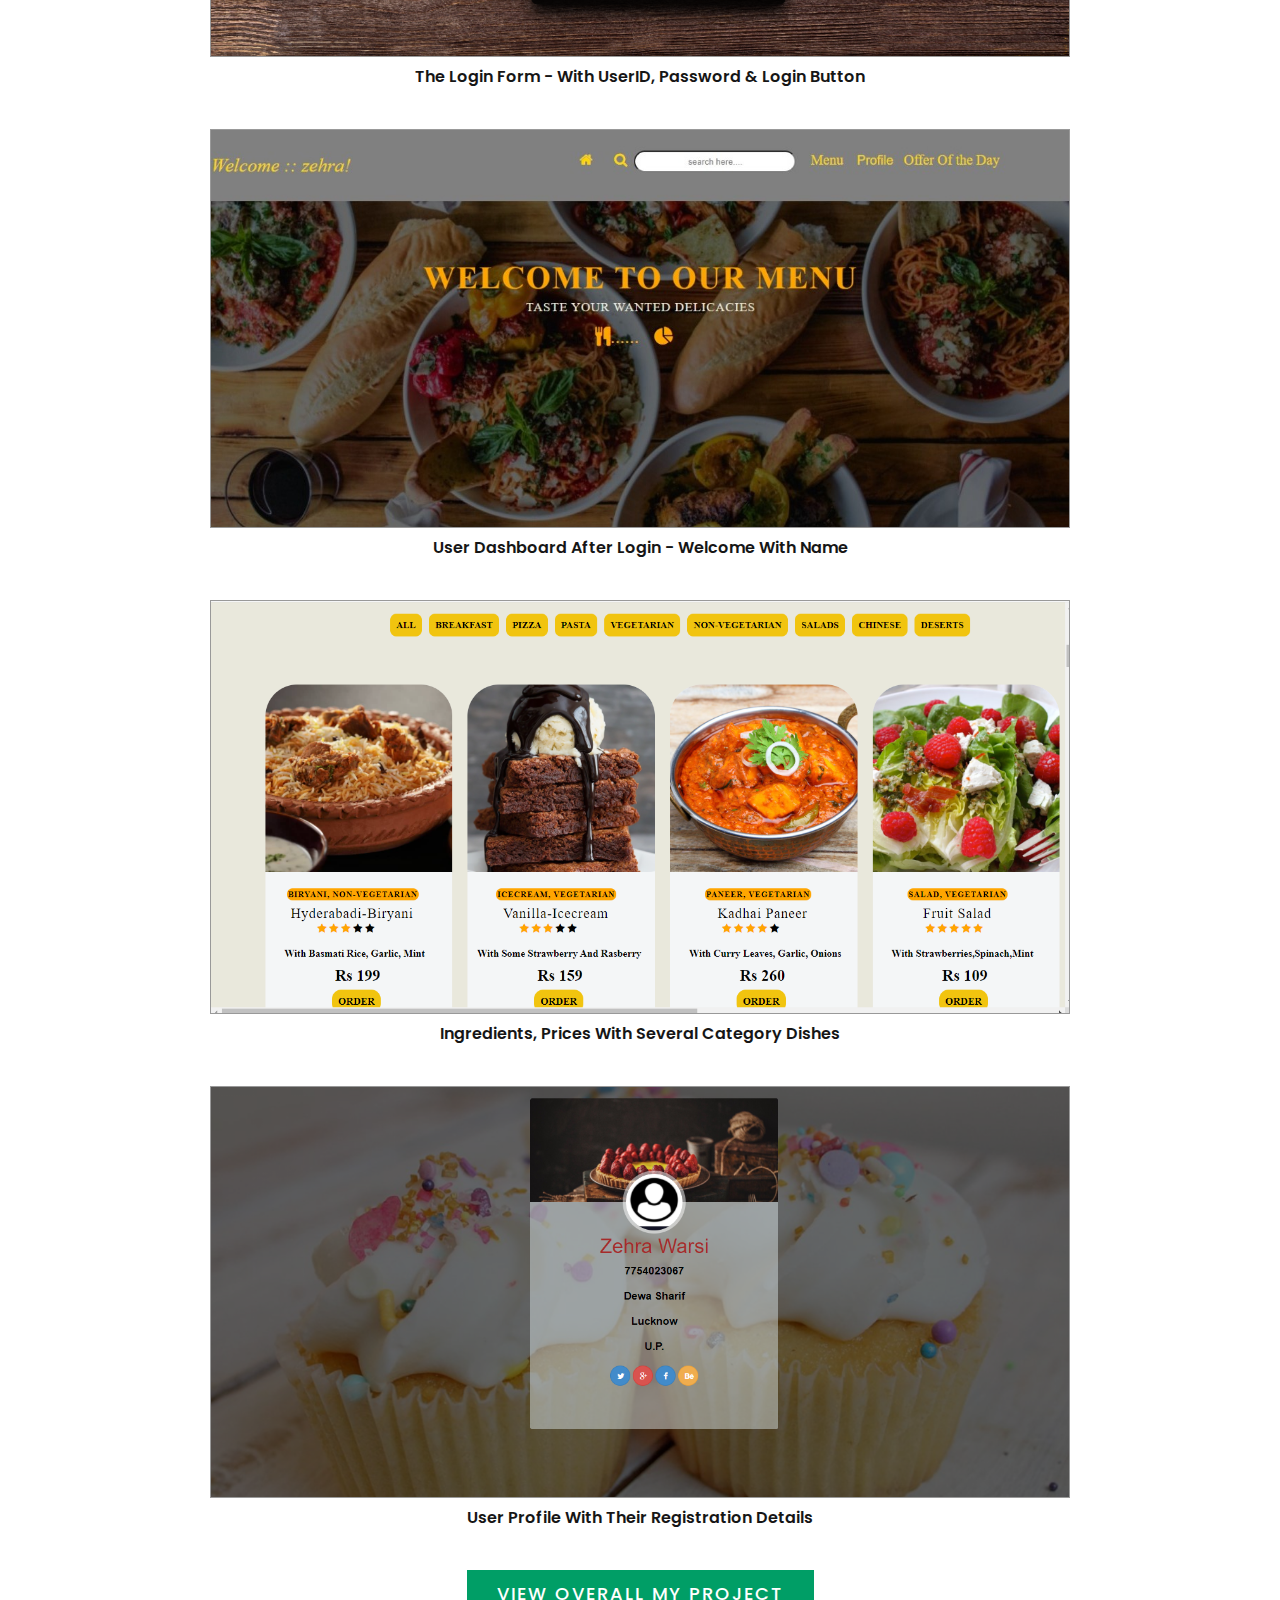
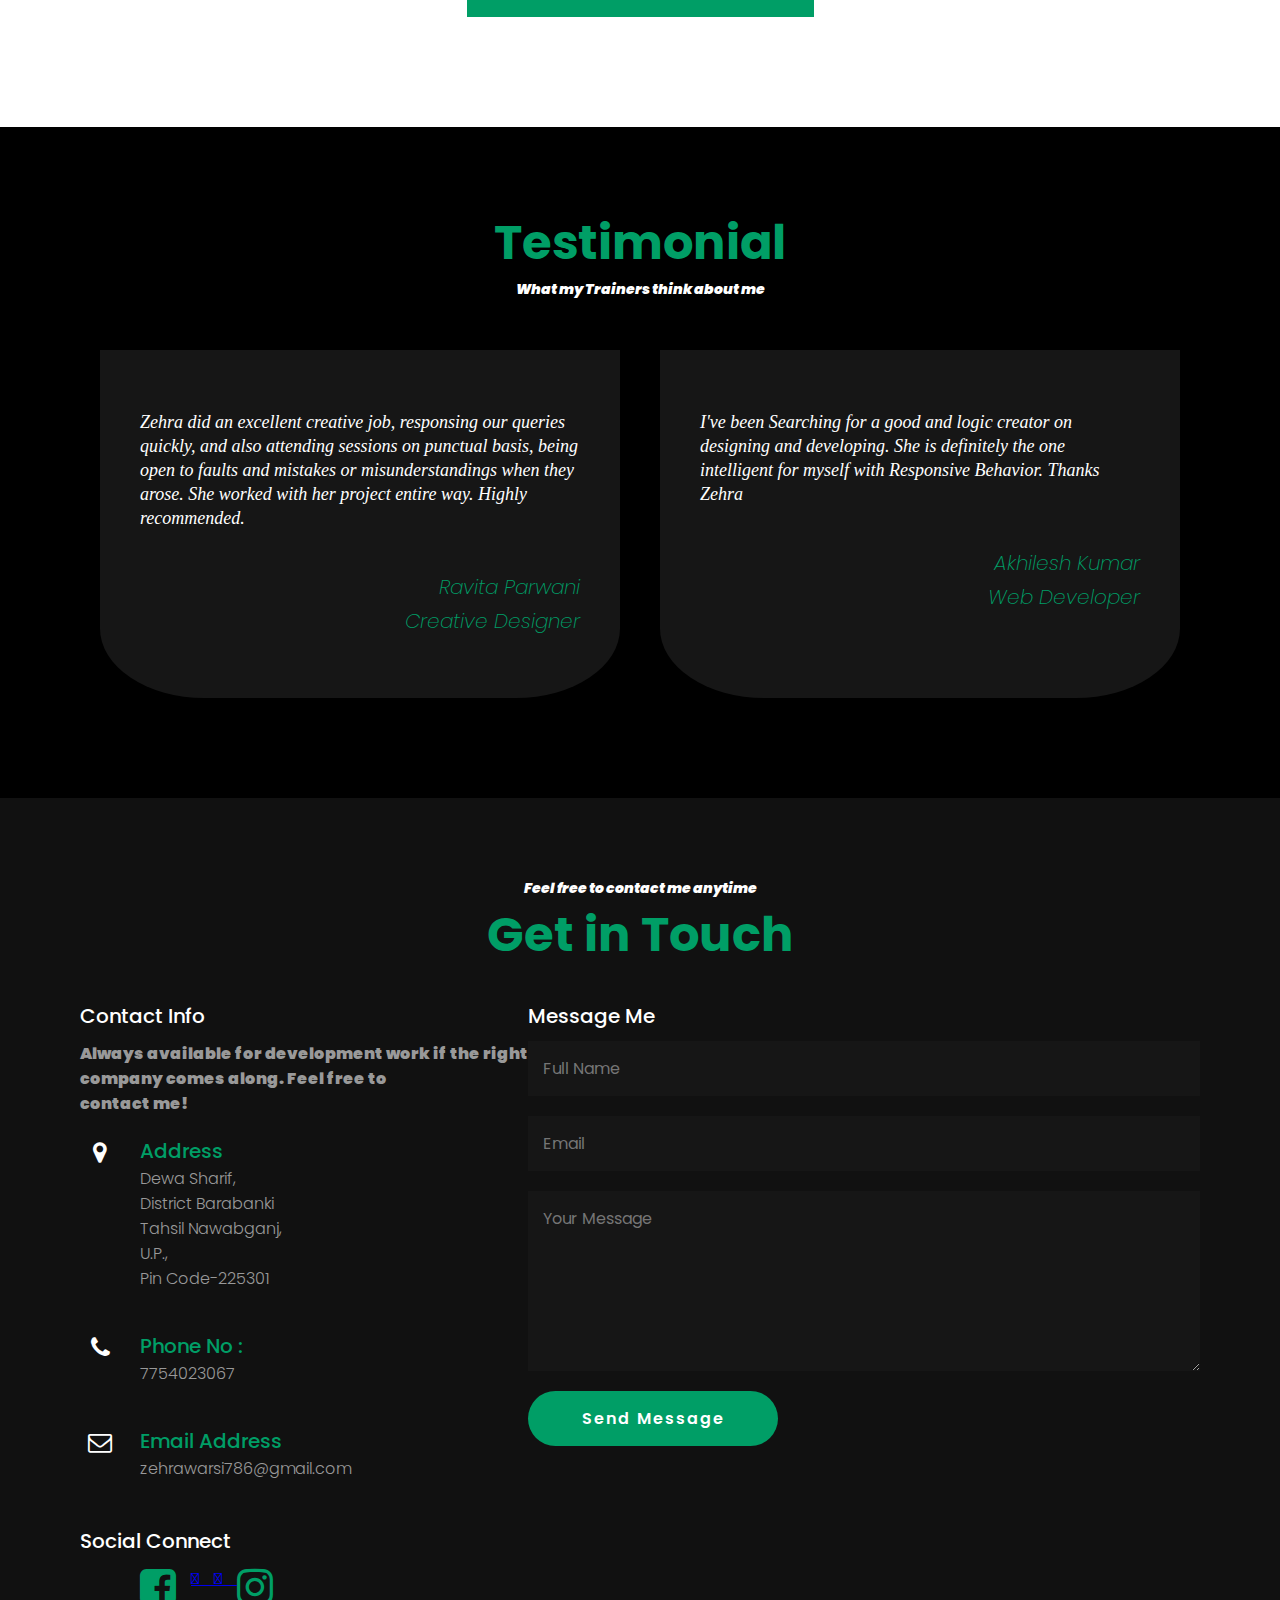
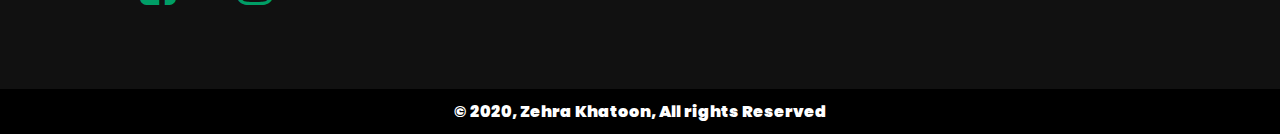
==== commit b966085a: "Update index.html" ====
--- a/index.html
+++ b/index.html
@@ -67,7 +67,7 @@
                     companies and jobseekers can perform their further tasks. 
                 </p>
                 <div class="heading bottom">
-                    <a href="images/Resume.pdf" class="btn round">Download CV</a>
+                    <a href="Resume.pdf" class="btn round">Download CV</a>
                     <div class="bt">
                         <b>Name:</b> Zehra Khatoon<br>
                         <b>Age:</b> 22
@@ -109,7 +109,7 @@
                 <img src="images/Screenshot (155).png" alt="">
             </div>
             <div class="certificatesBox">
-                <img src="images/Screenshot (156).png" alt="">
+                <img src="images/Screenshot (165).png" alt="">
             </div>
             <div class="certificatesBox">
                 <img src="images/Screenshot (157).png" alt="">
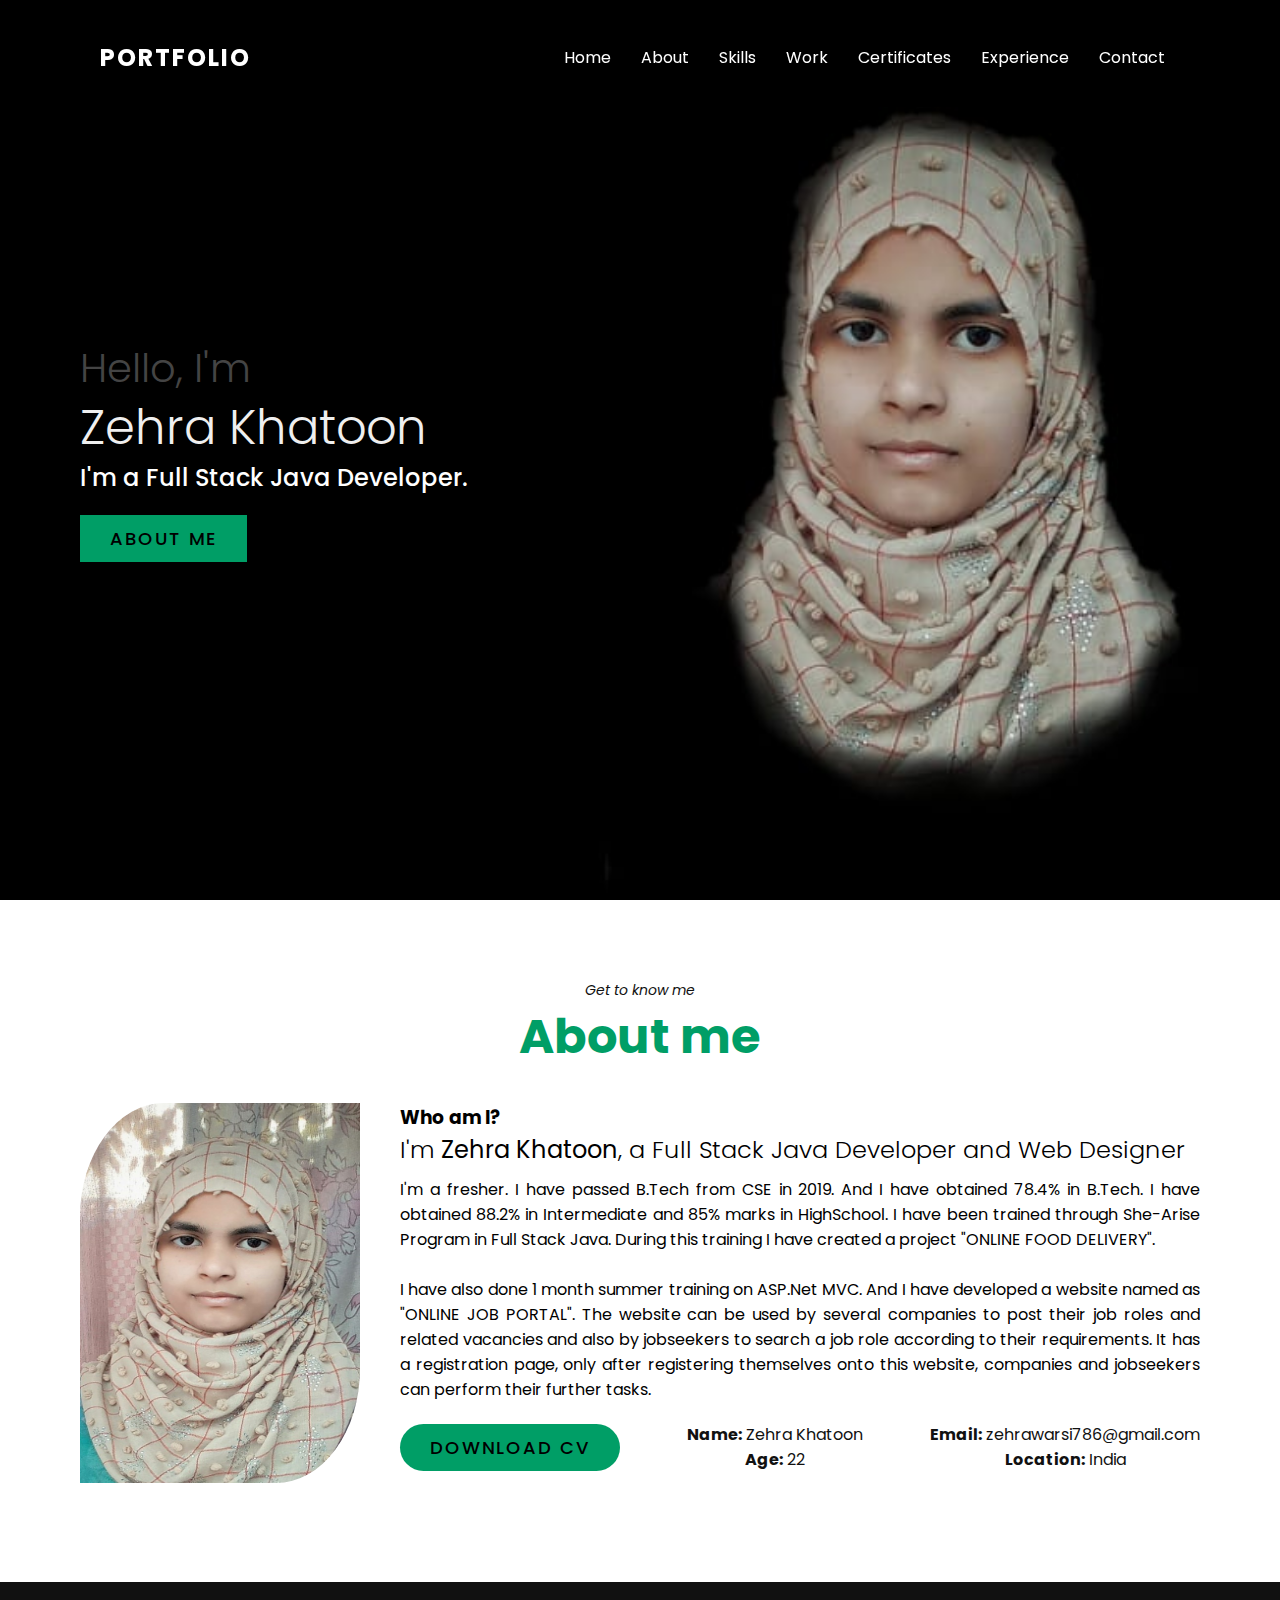
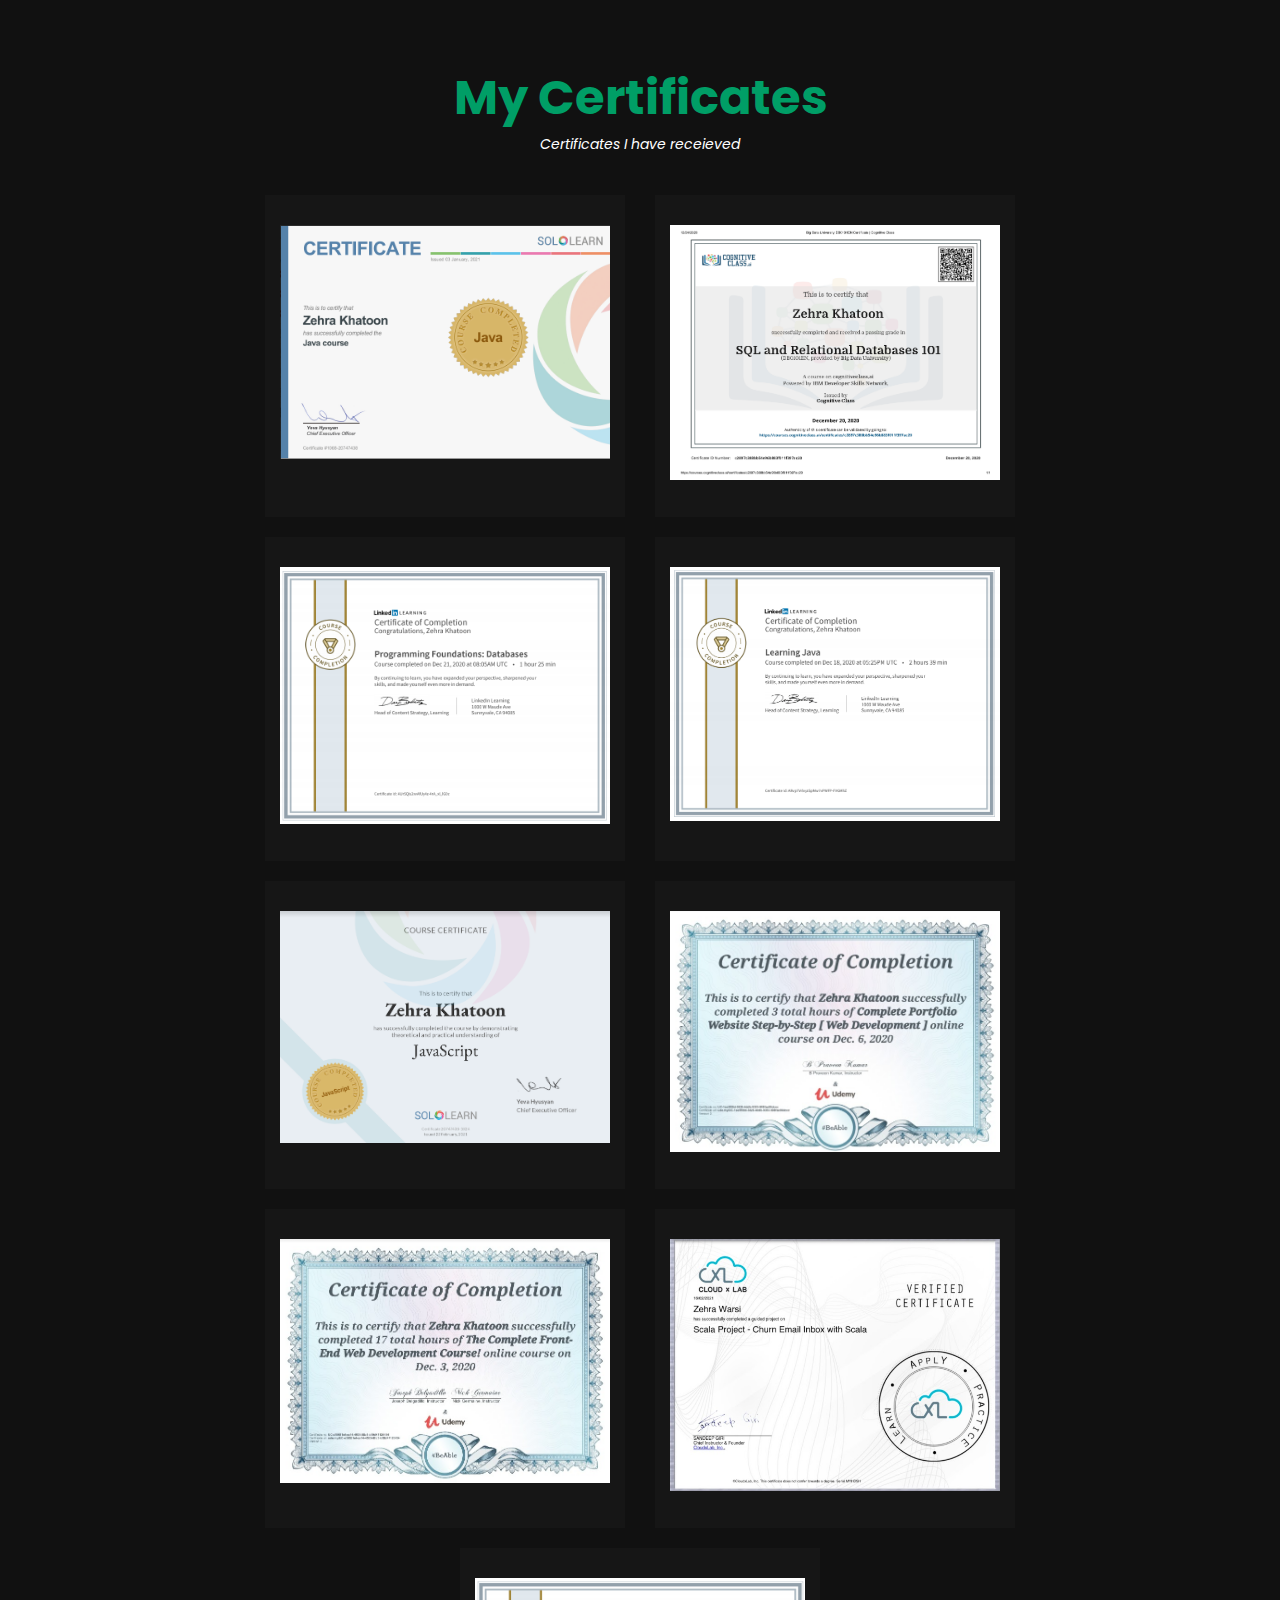
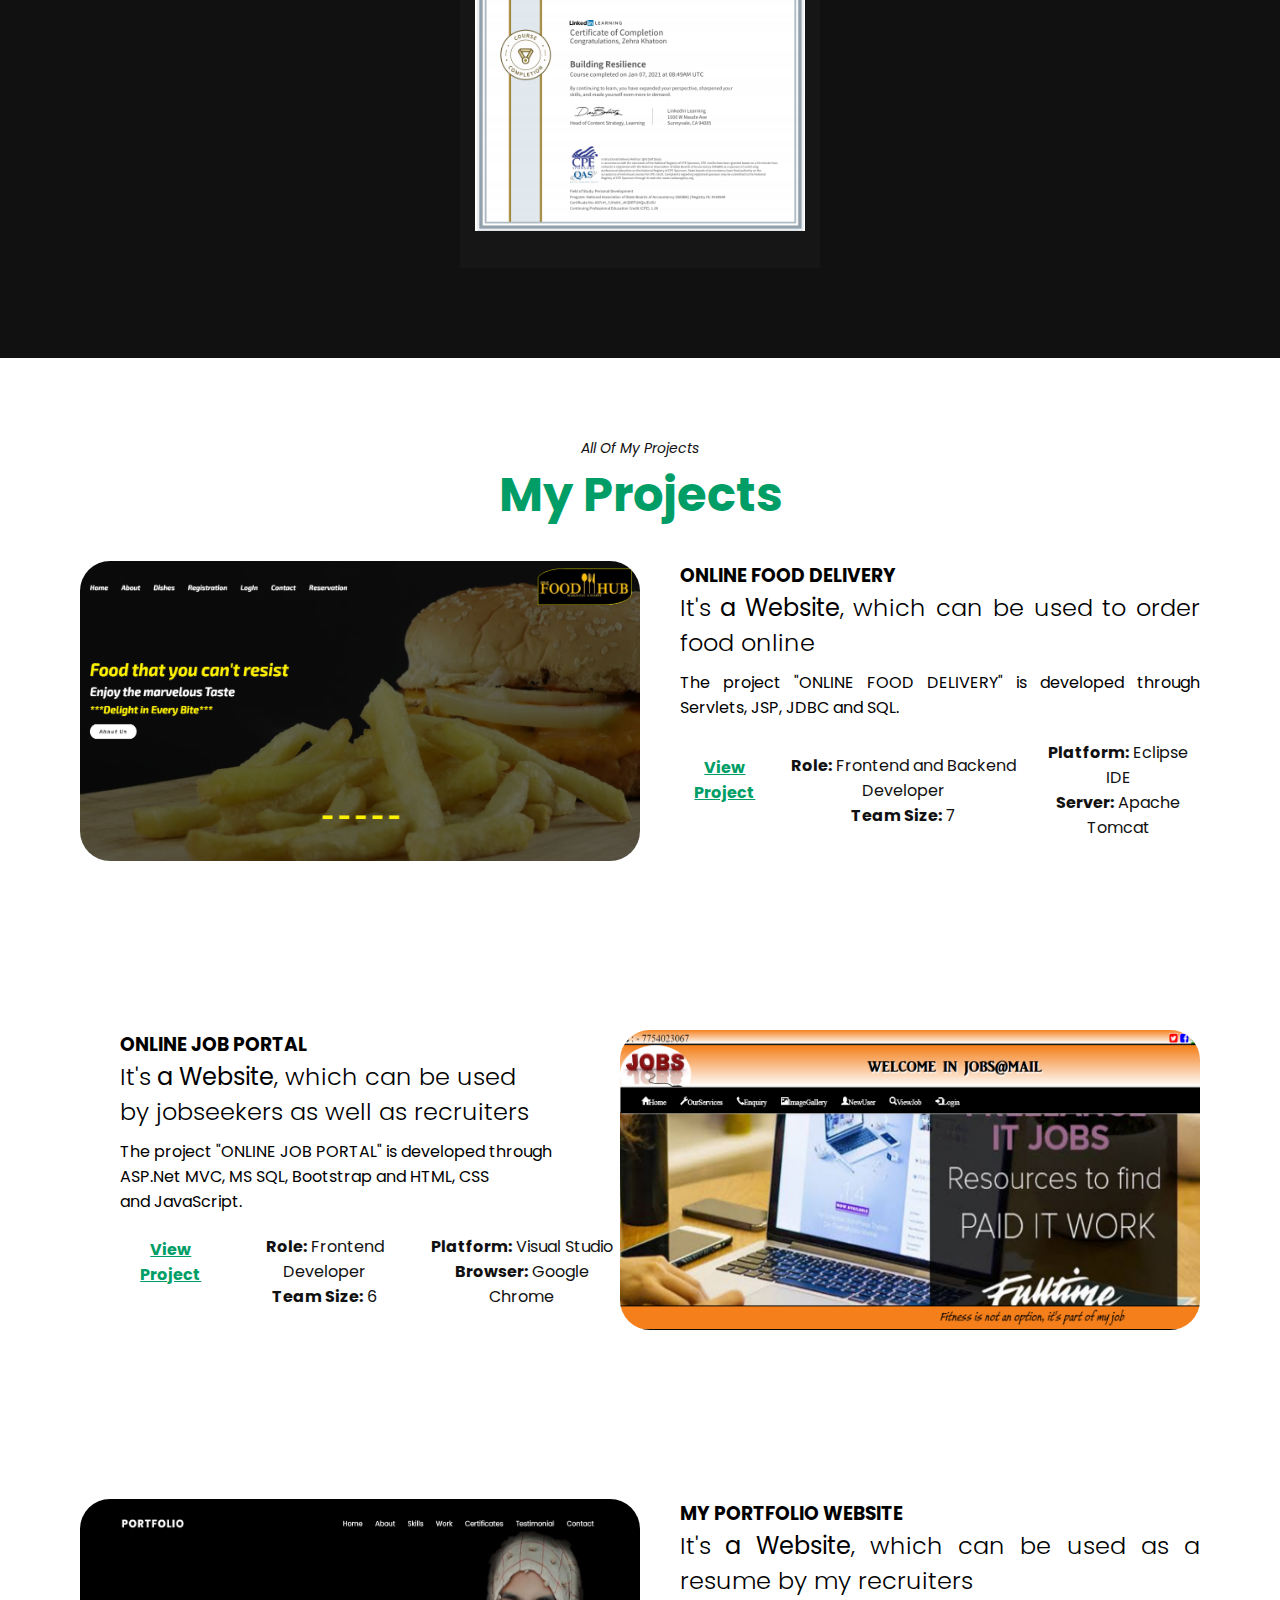
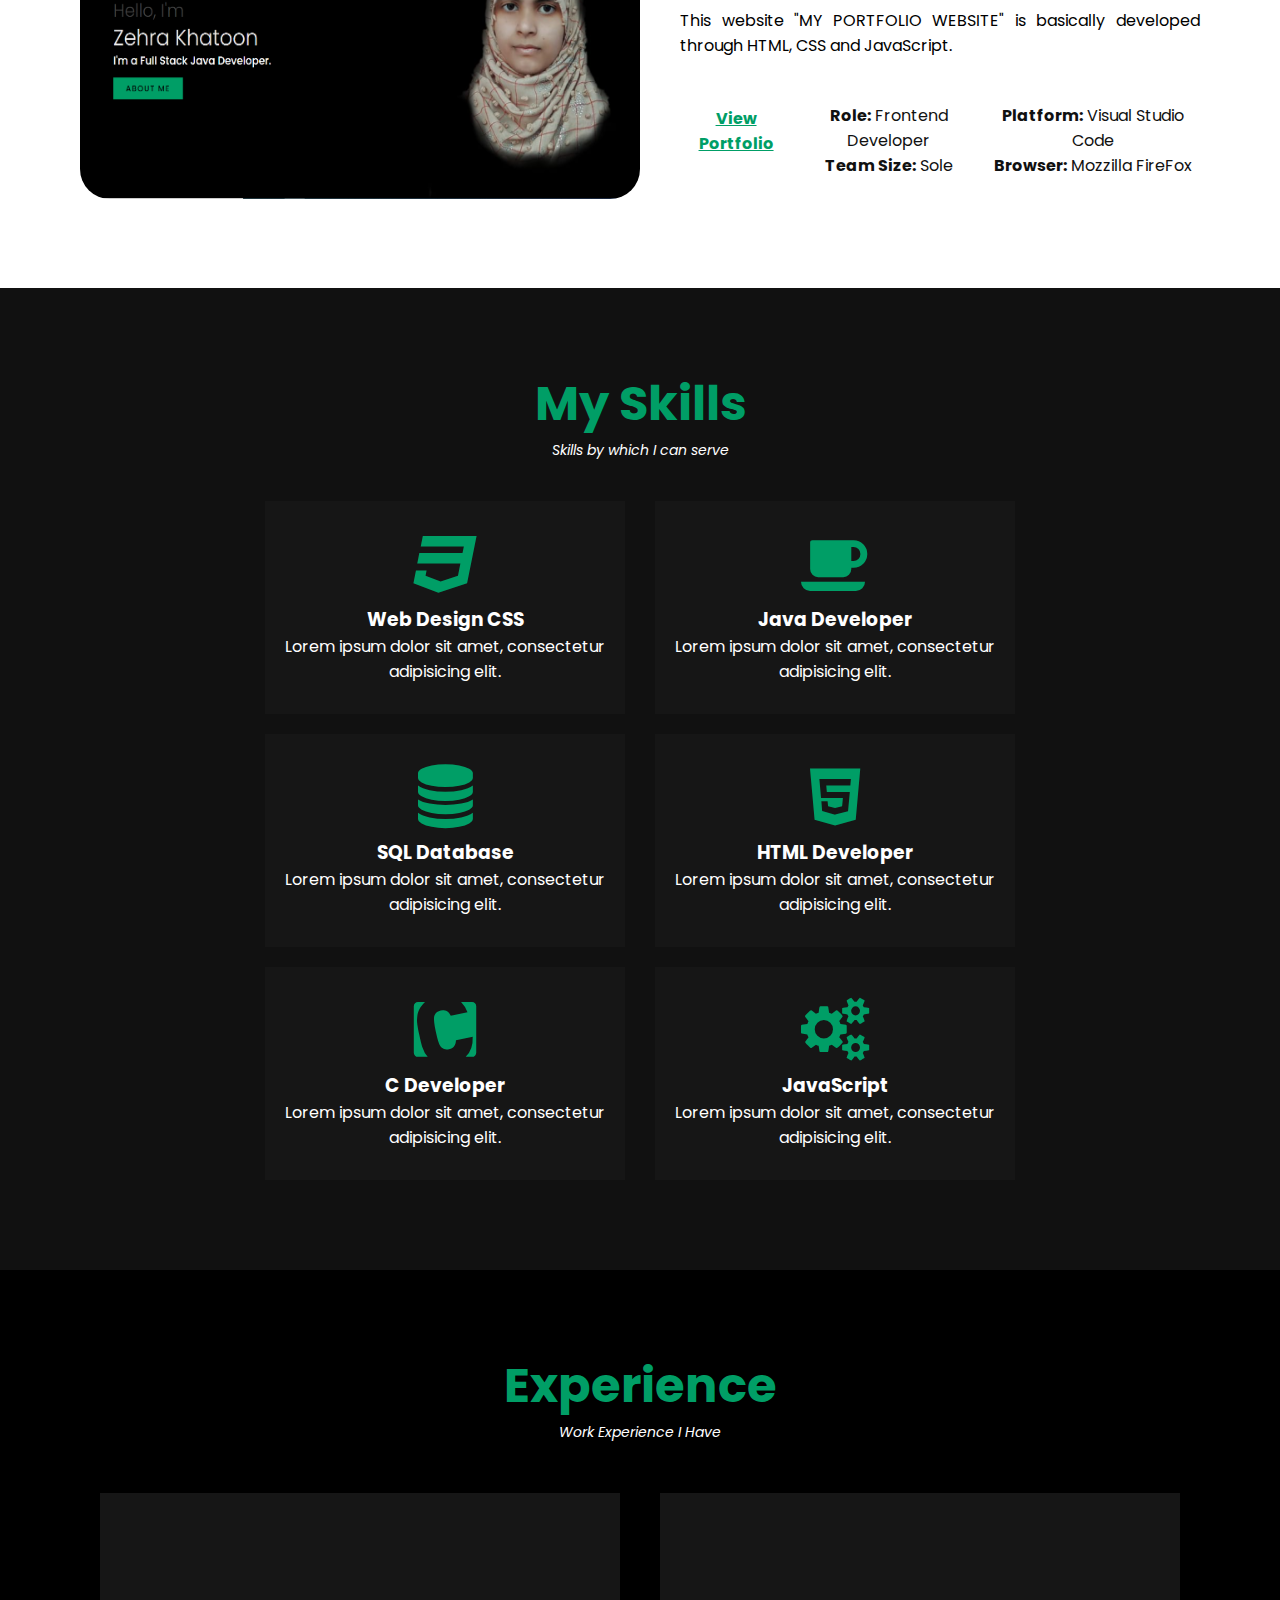
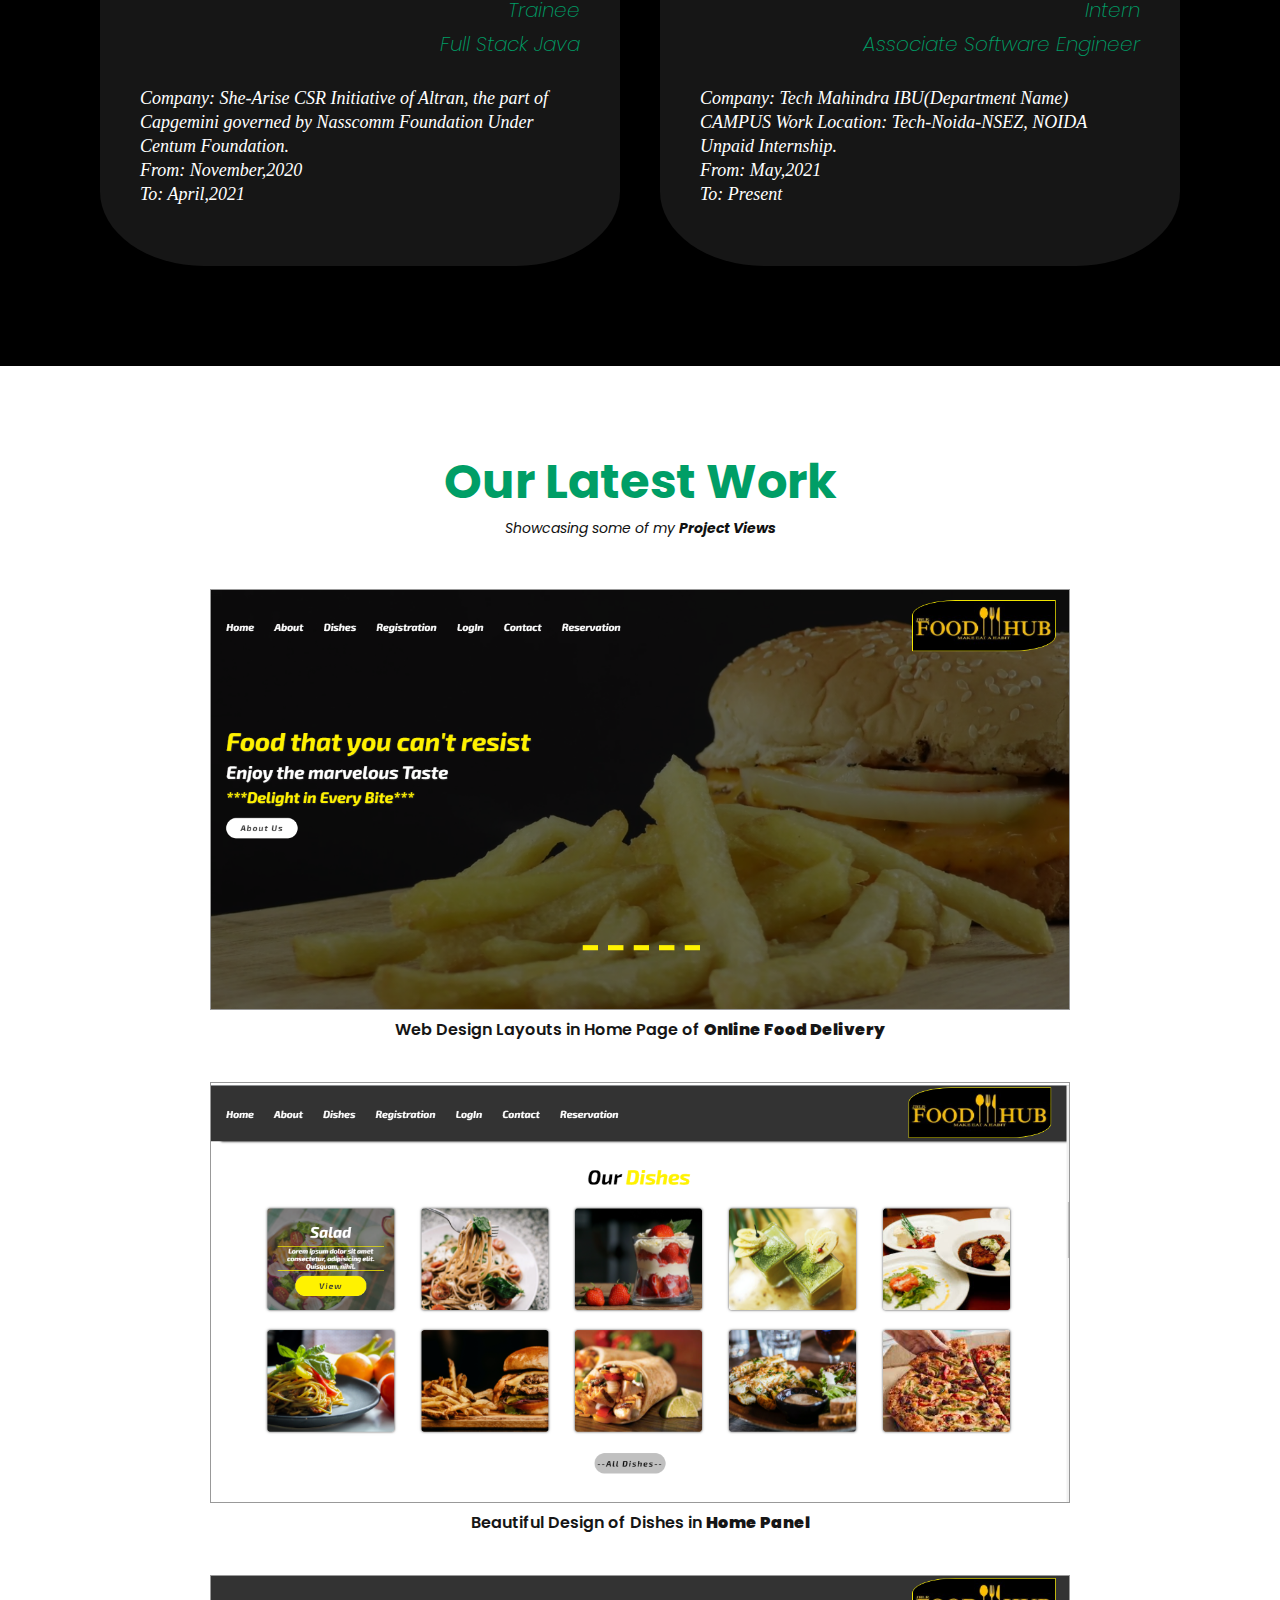
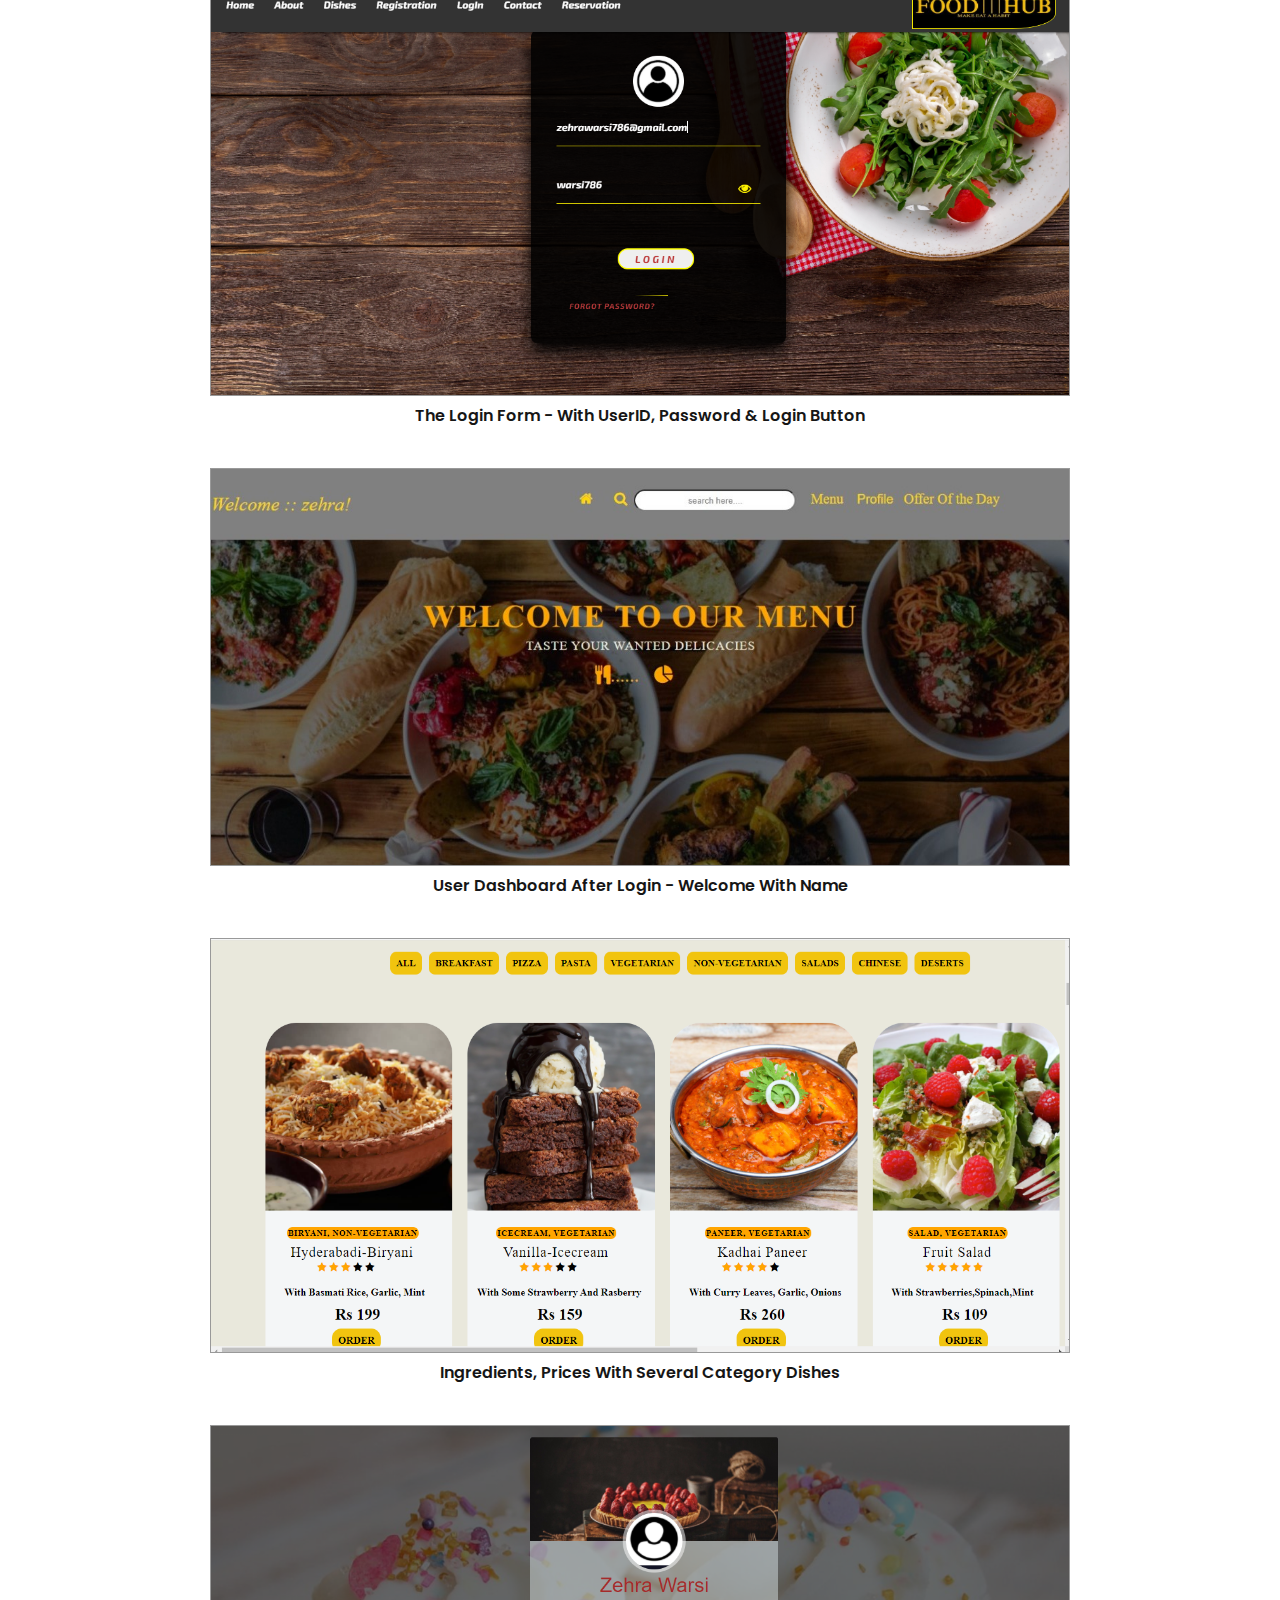
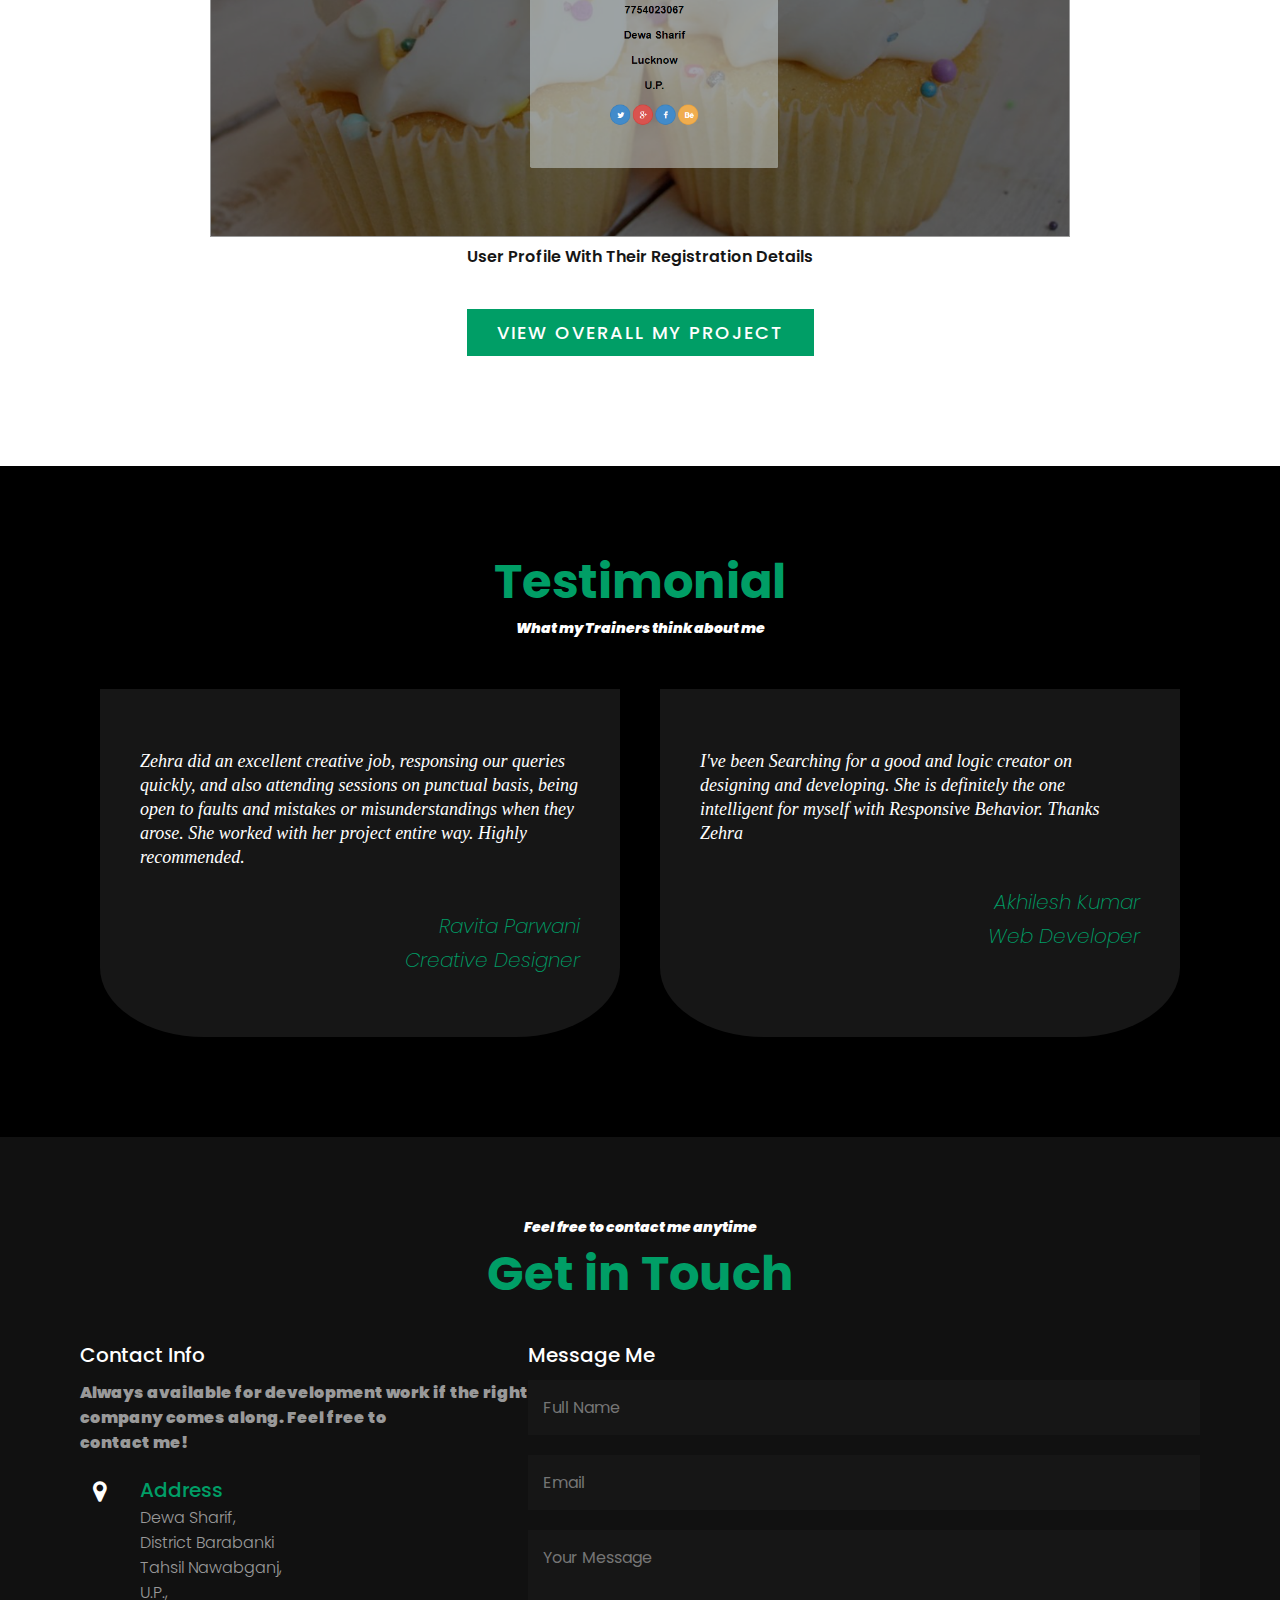
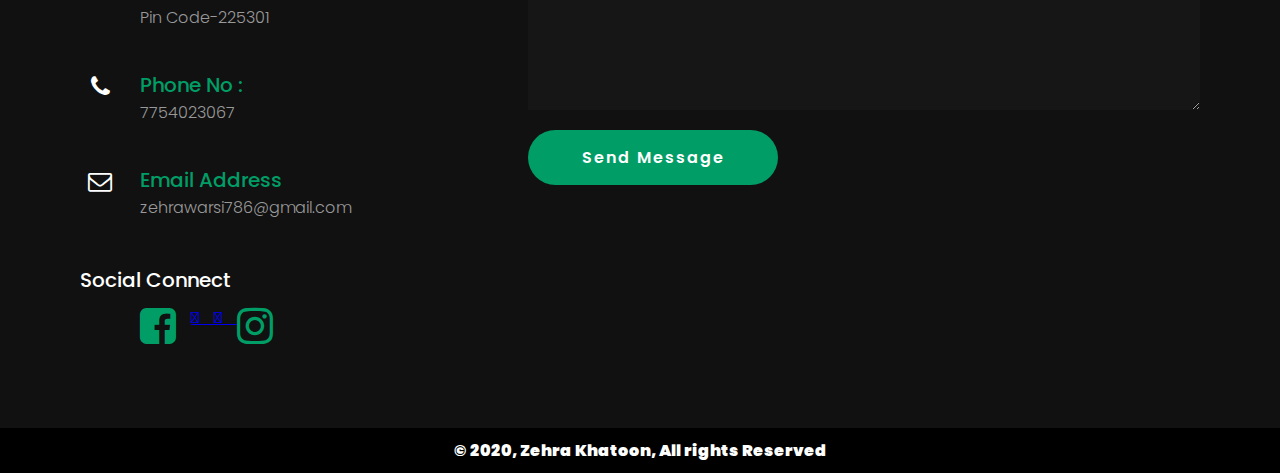
==== commit ee135753: "Update index.html" ====
--- a/index.html
+++ b/index.html
@@ -109,7 +109,7 @@
                 <img src="images/Screenshot (155).png" alt="">
             </div>
             <div class="certificatesBox">
-                <img src="images/Screenshot (165).png" alt="">
+                <img src="Screenshot (165).png" alt="">
             </div>
             <div class="certificatesBox">
                 <img src="images/Screenshot (157).png" alt="">
@@ -408,12 +408,12 @@
                             </a>
                         </div>
                         <div class="icon">
-                           <a href="https://github.com/zehrakhatoon1807" class="icon-link">
+                           <a href="https://github.com/zehrakhatoon1807" target="_blank">
                                 <i class="fab fa-github-square"></i>
                             </a>
                         </div>
                         <div class="icon">
-                            <a href="https://www.linkedin.com/in/zehra-khatoon-b64175182" class="icon-link">
+                            <a href="https://www.linkedin.com/in/zehra-khatoon-b64175182" target="_blank">
                                 <i class="fab fa-linkedin"></i>
                             </a>
                         </div>
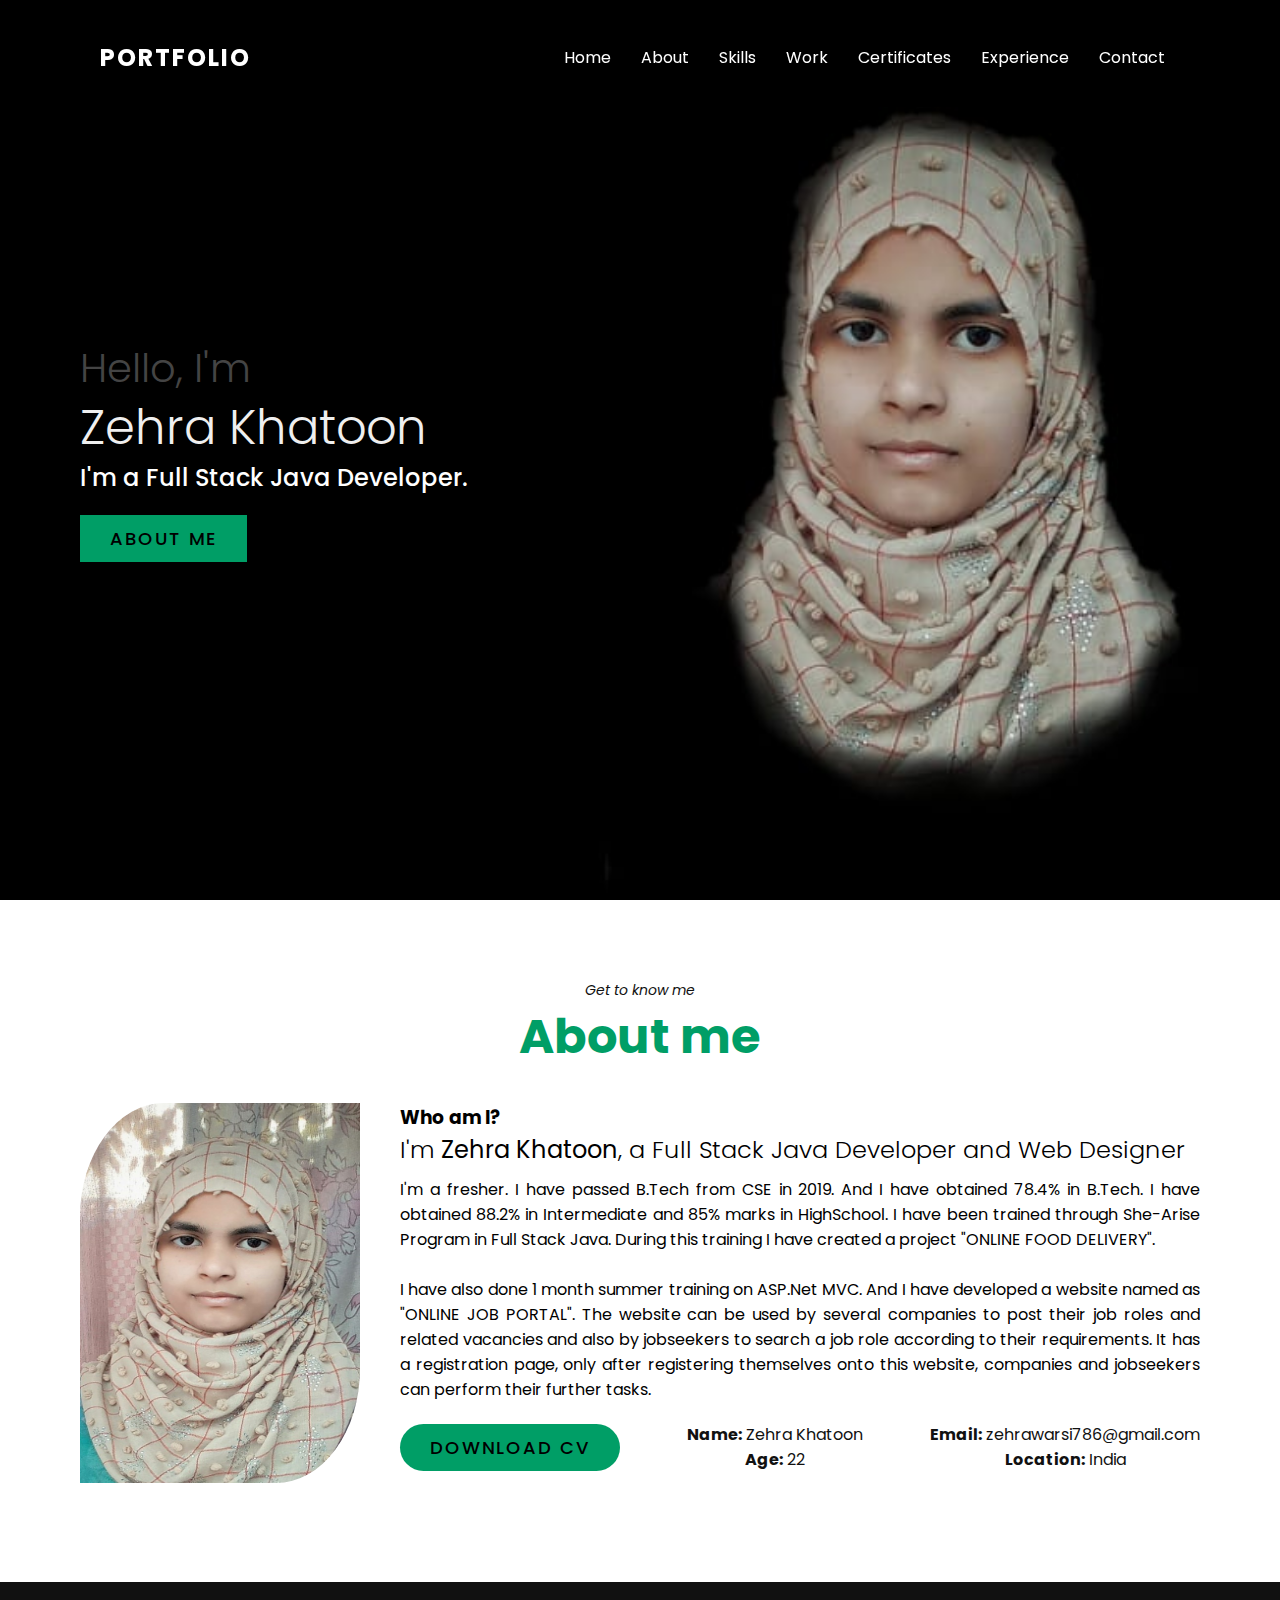
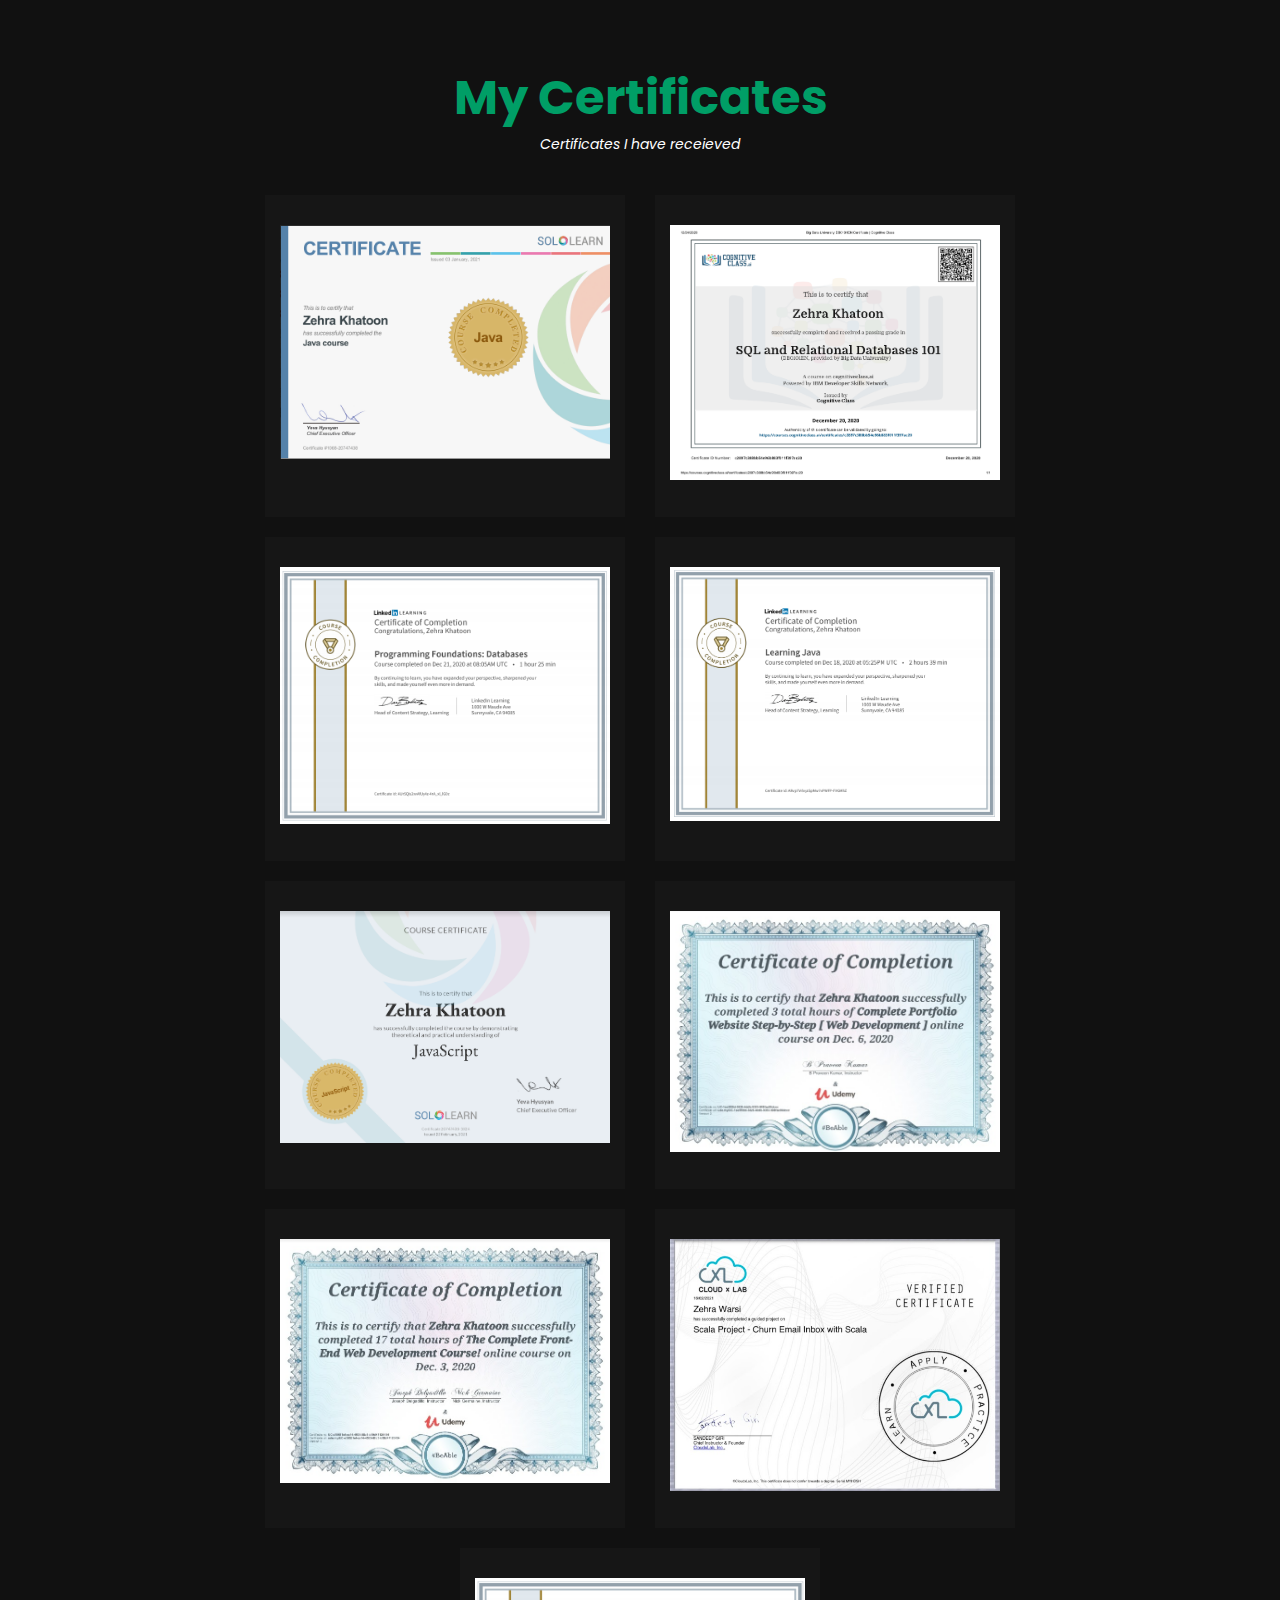
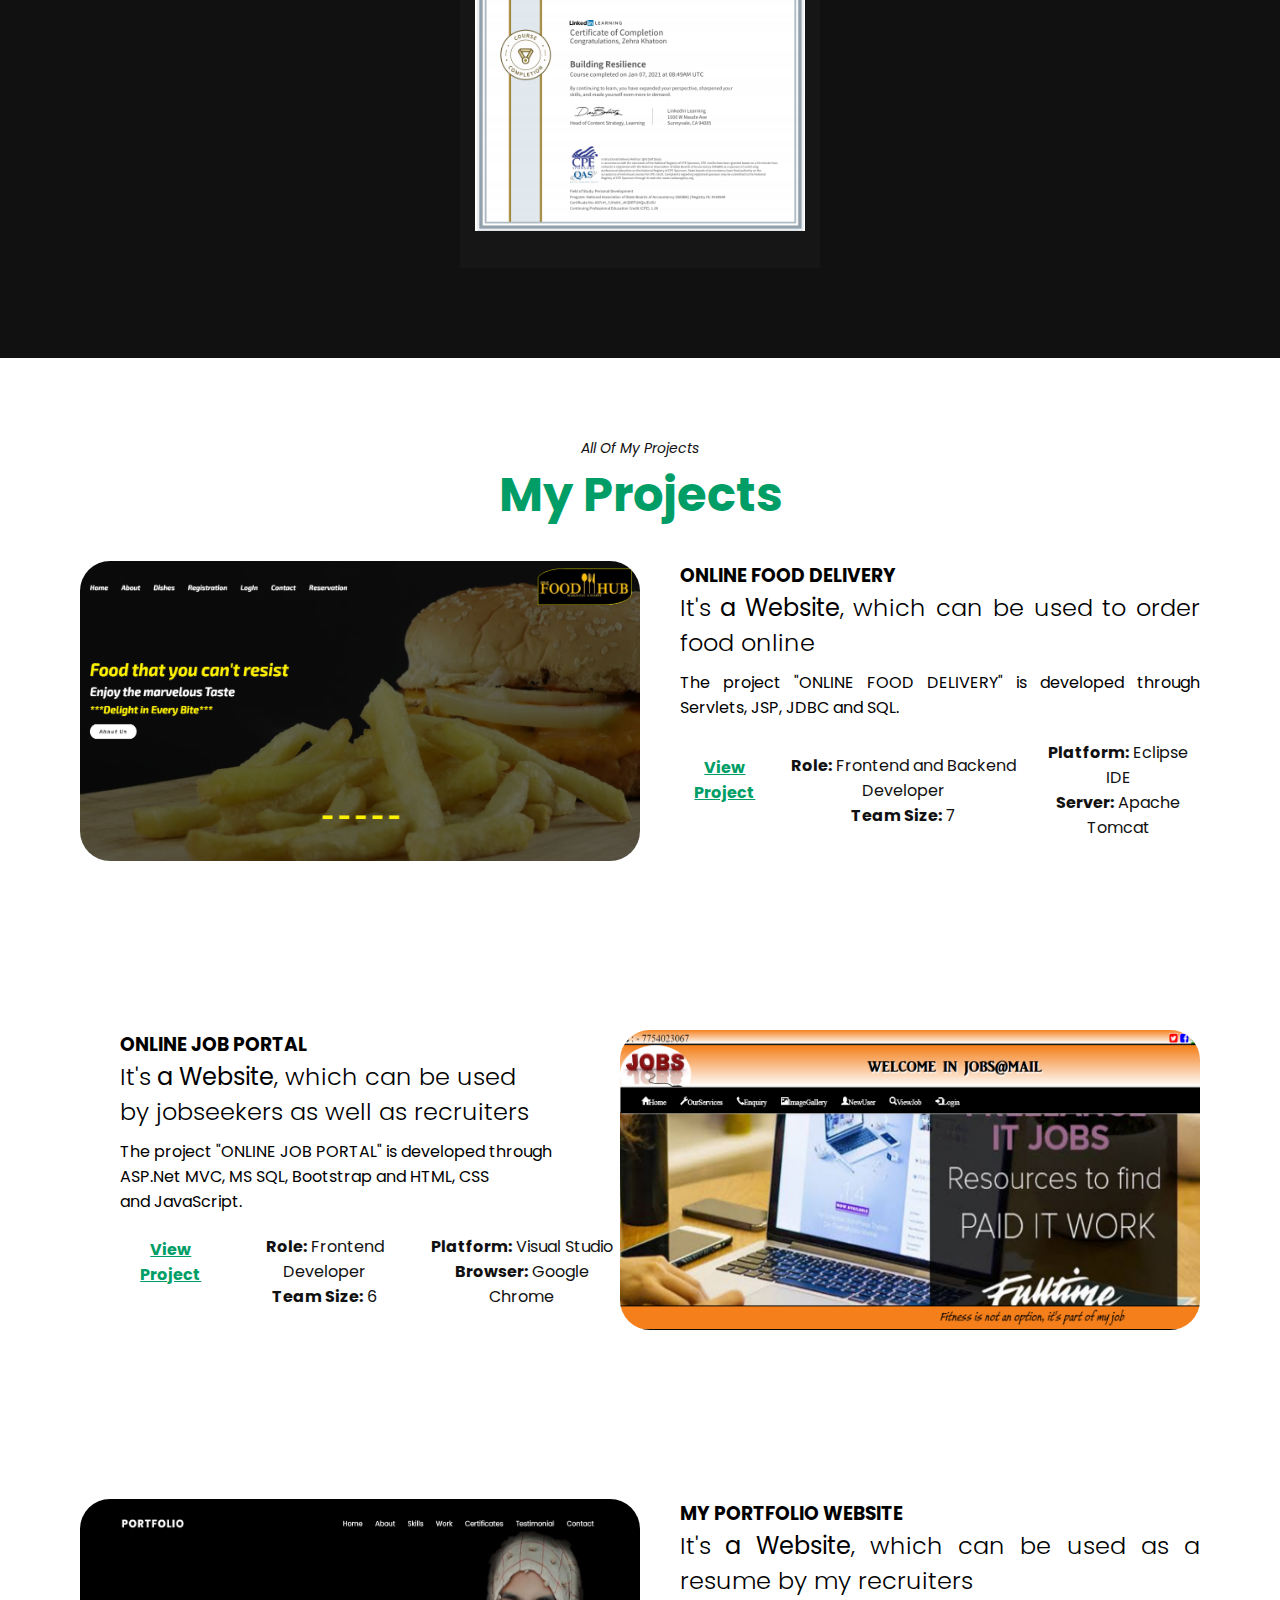
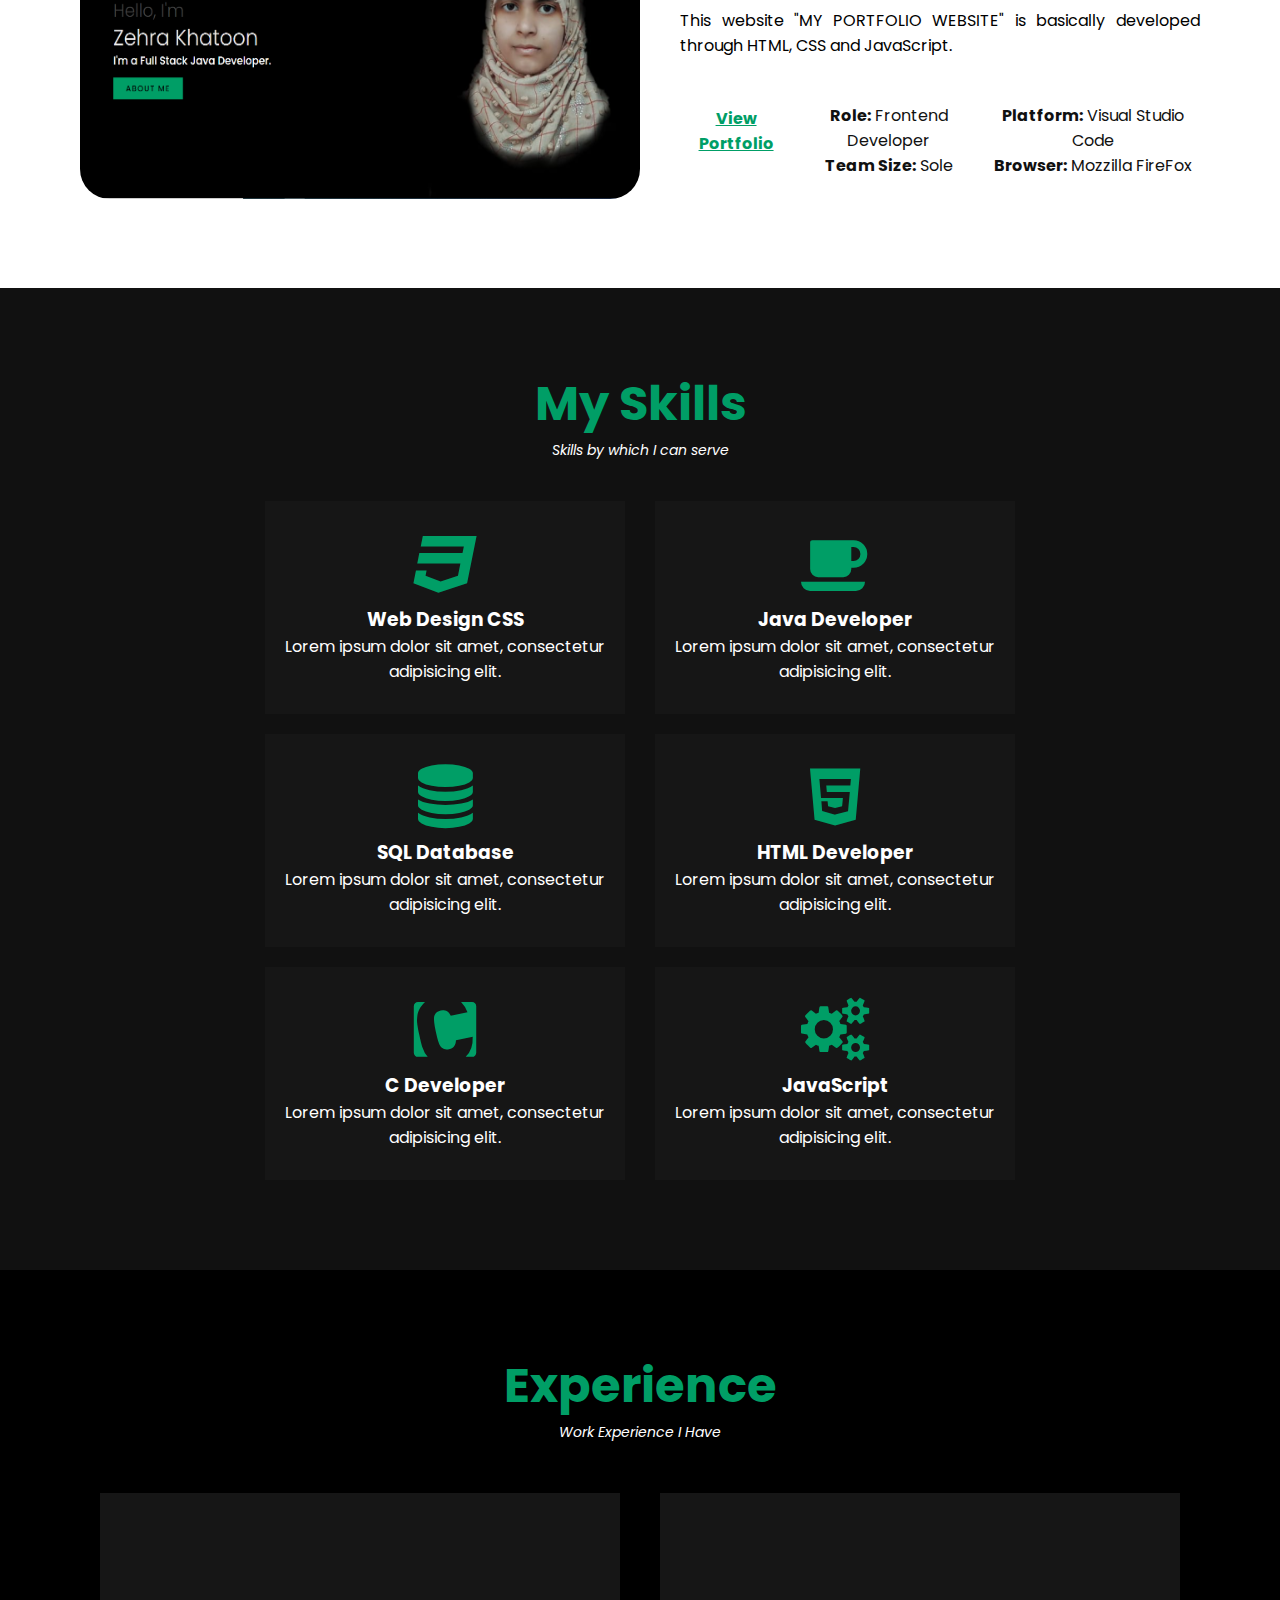
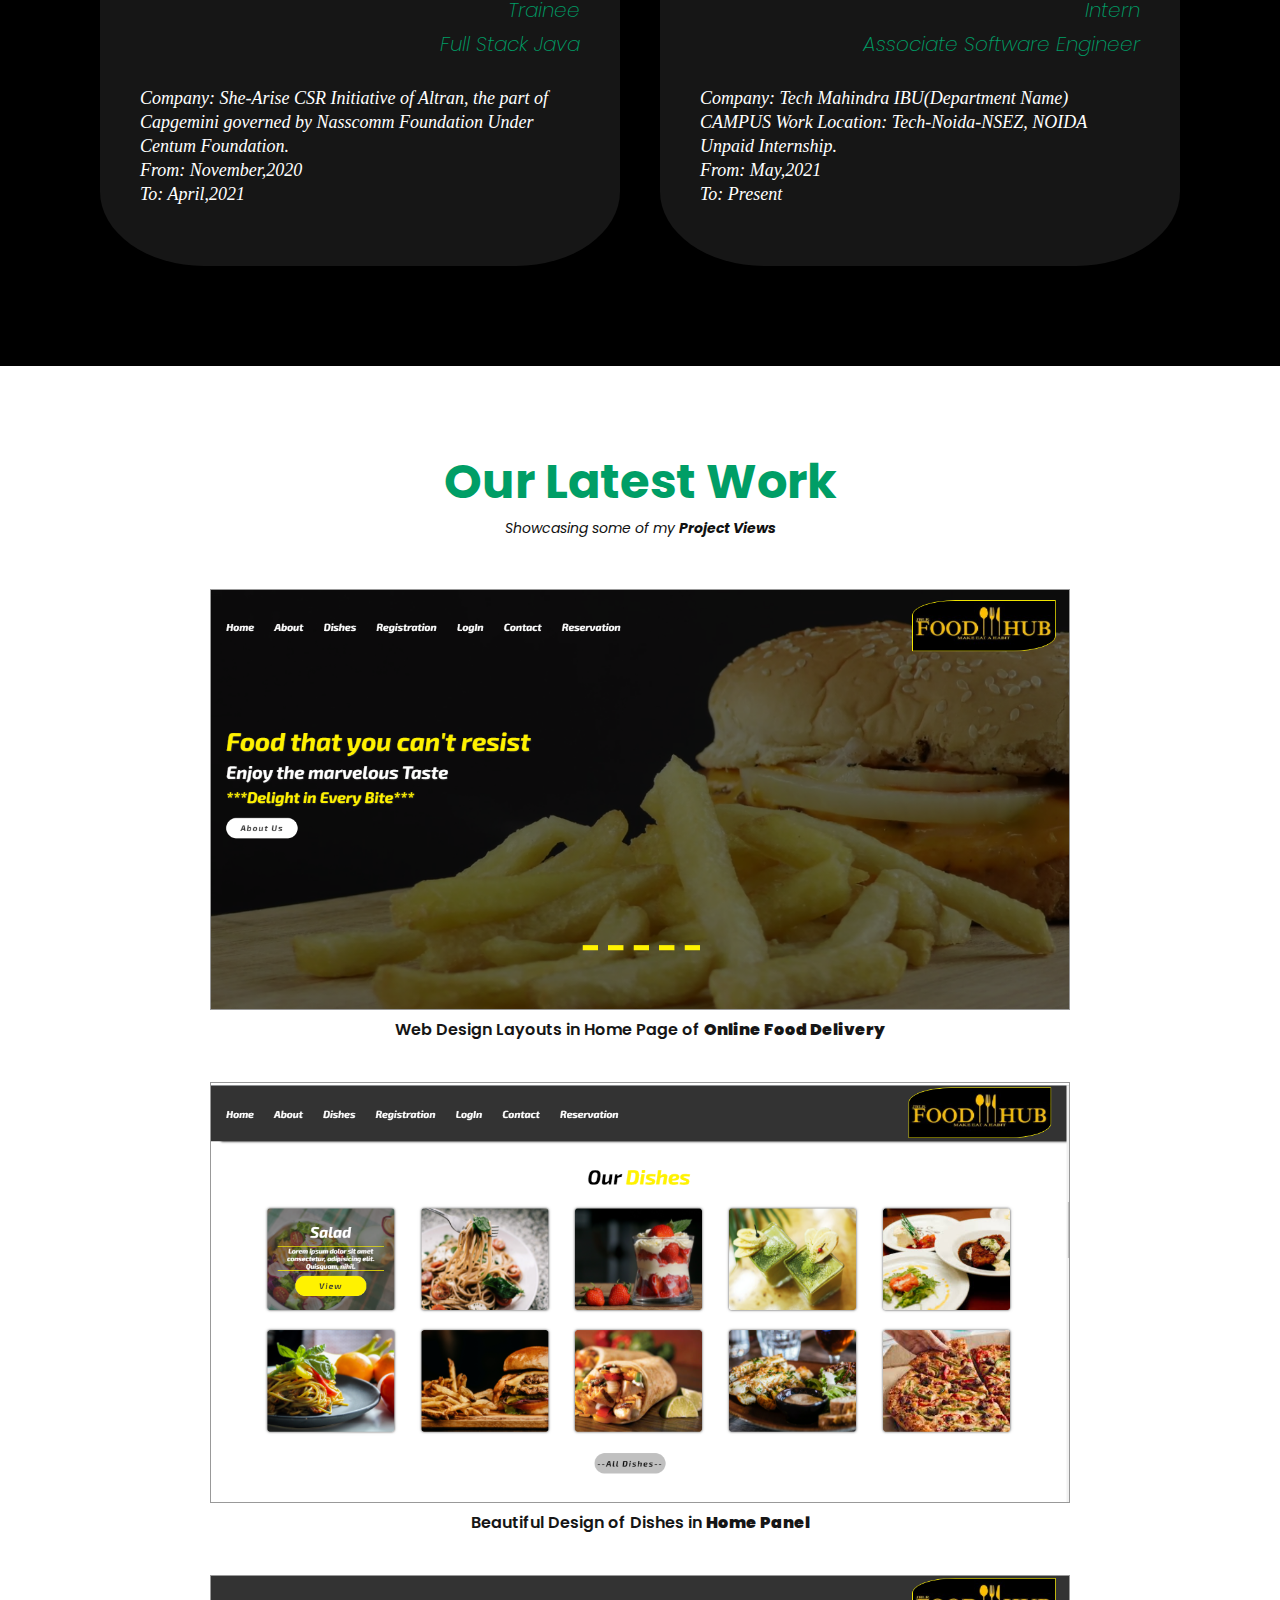
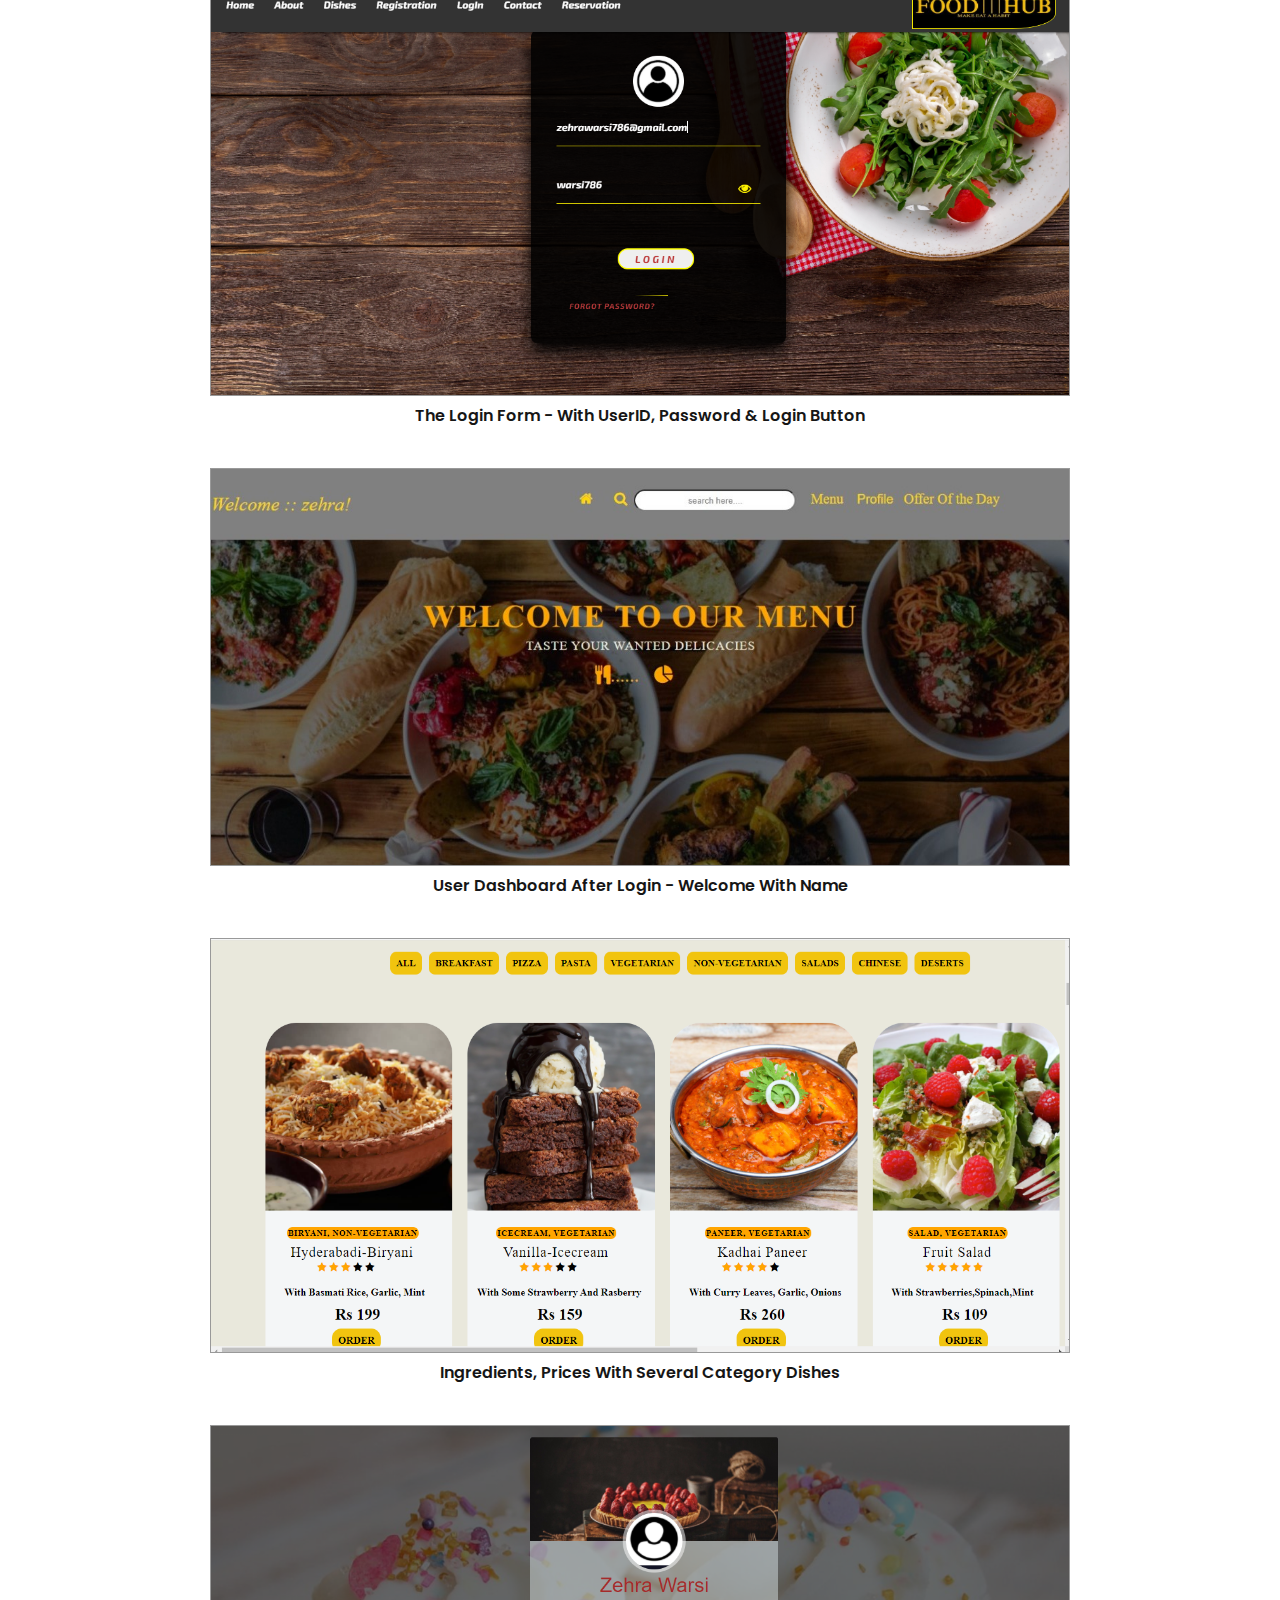
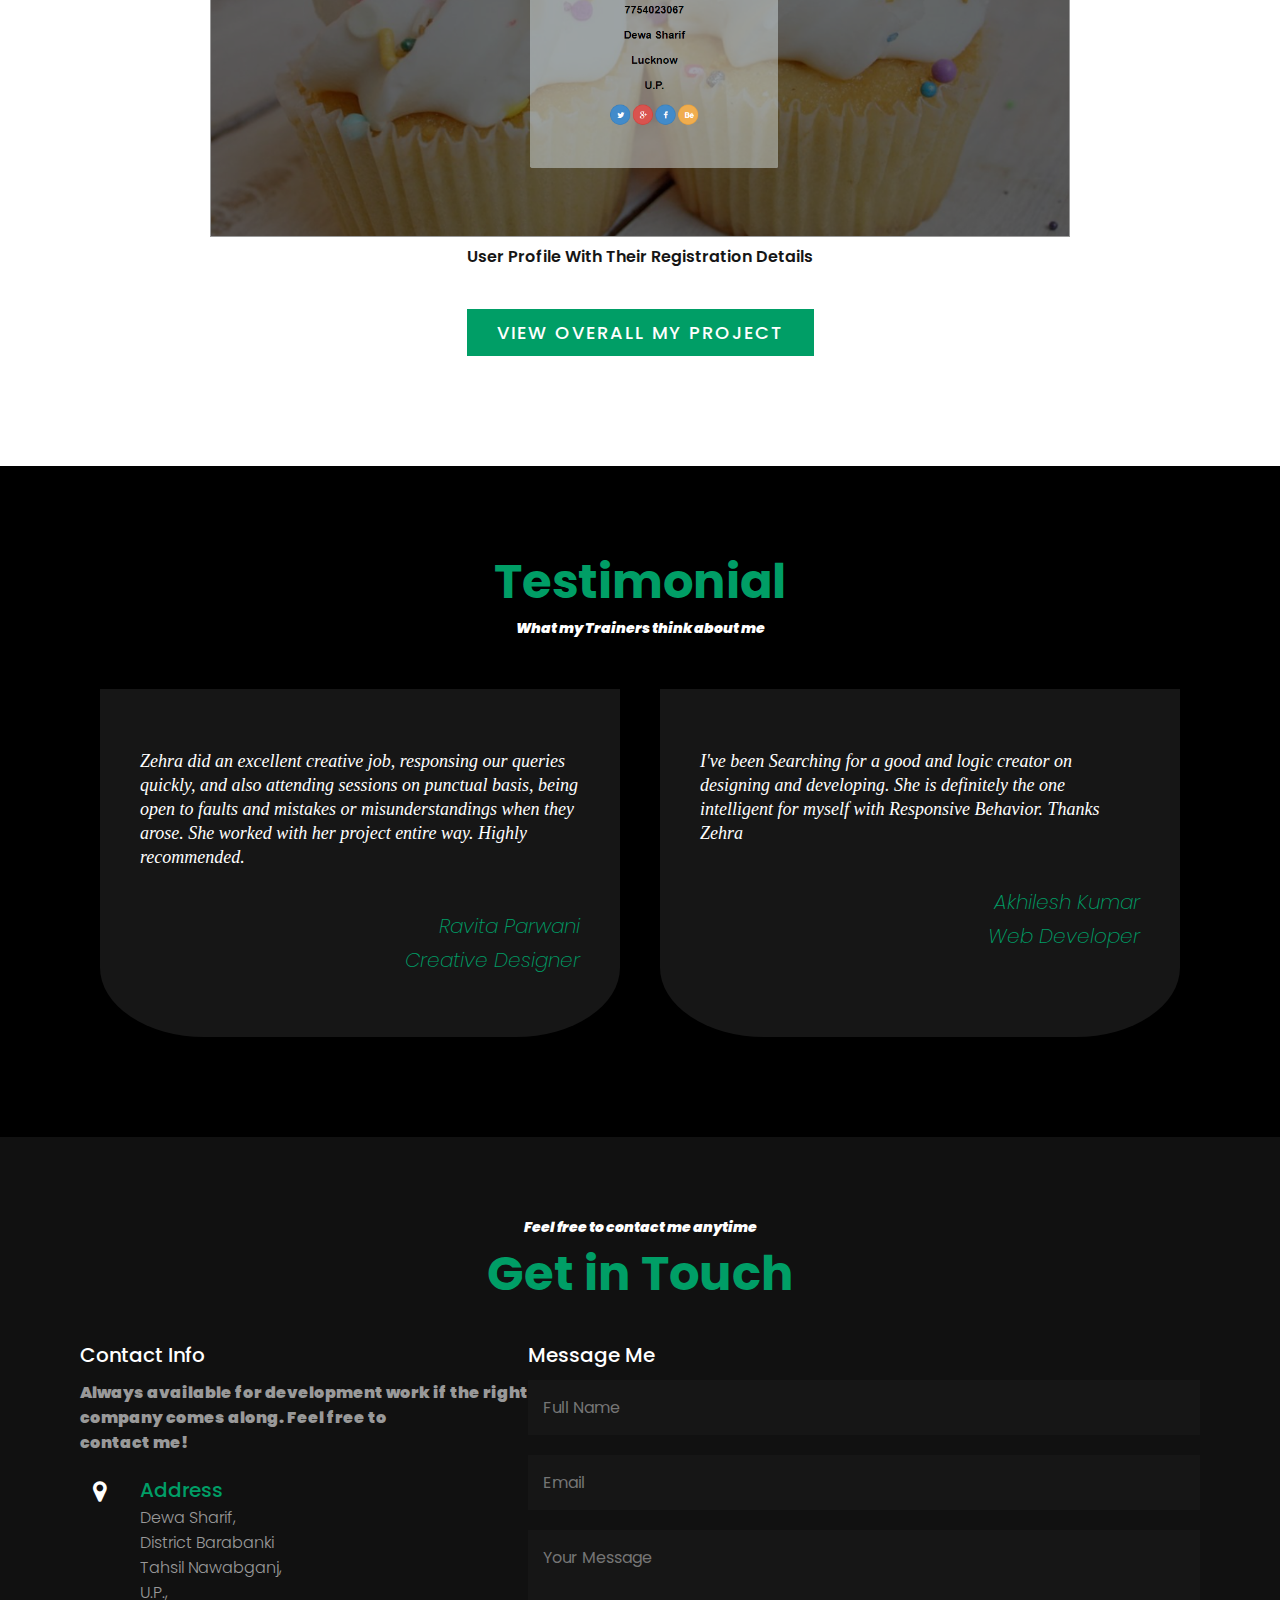
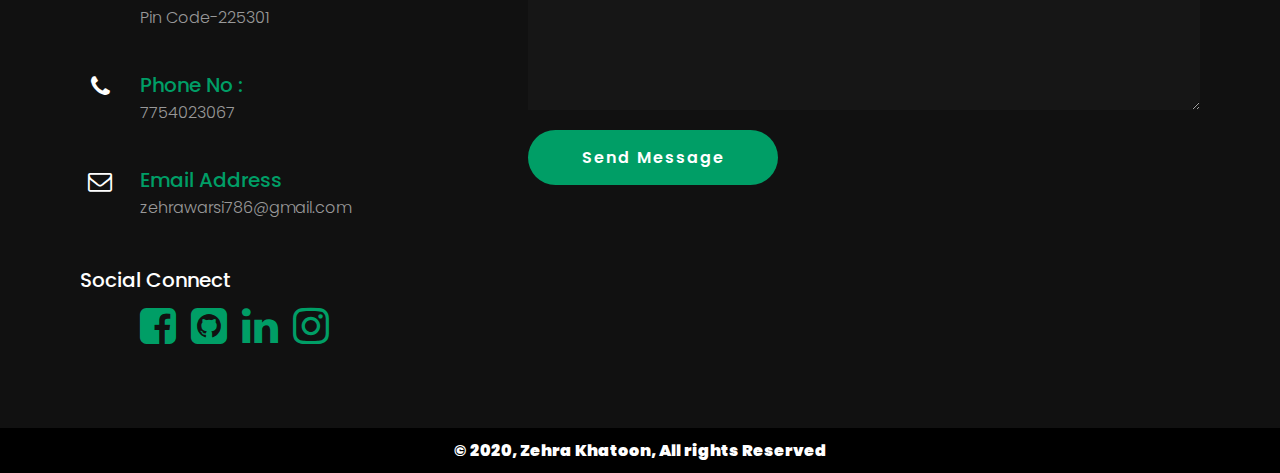
==== commit 2c133f32: "Update index.html" ====
--- a/index.html
+++ b/index.html
@@ -409,12 +409,12 @@
                         </div>
                         <div class="icon">
                            <a href="https://github.com/zehrakhatoon1807" target="_blank">
-                                <i class="fab fa-github-square"></i>
+                                <i class="fa fa-github-square"></i>
                             </a>
                         </div>
                         <div class="icon">
                             <a href="https://www.linkedin.com/in/zehra-khatoon-b64175182" target="_blank">
-                                <i class="fab fa-linkedin"></i>
+                                <i class="fa fa-linkedin"></i>
                             </a>
                         </div>
                         <div class="icon">
